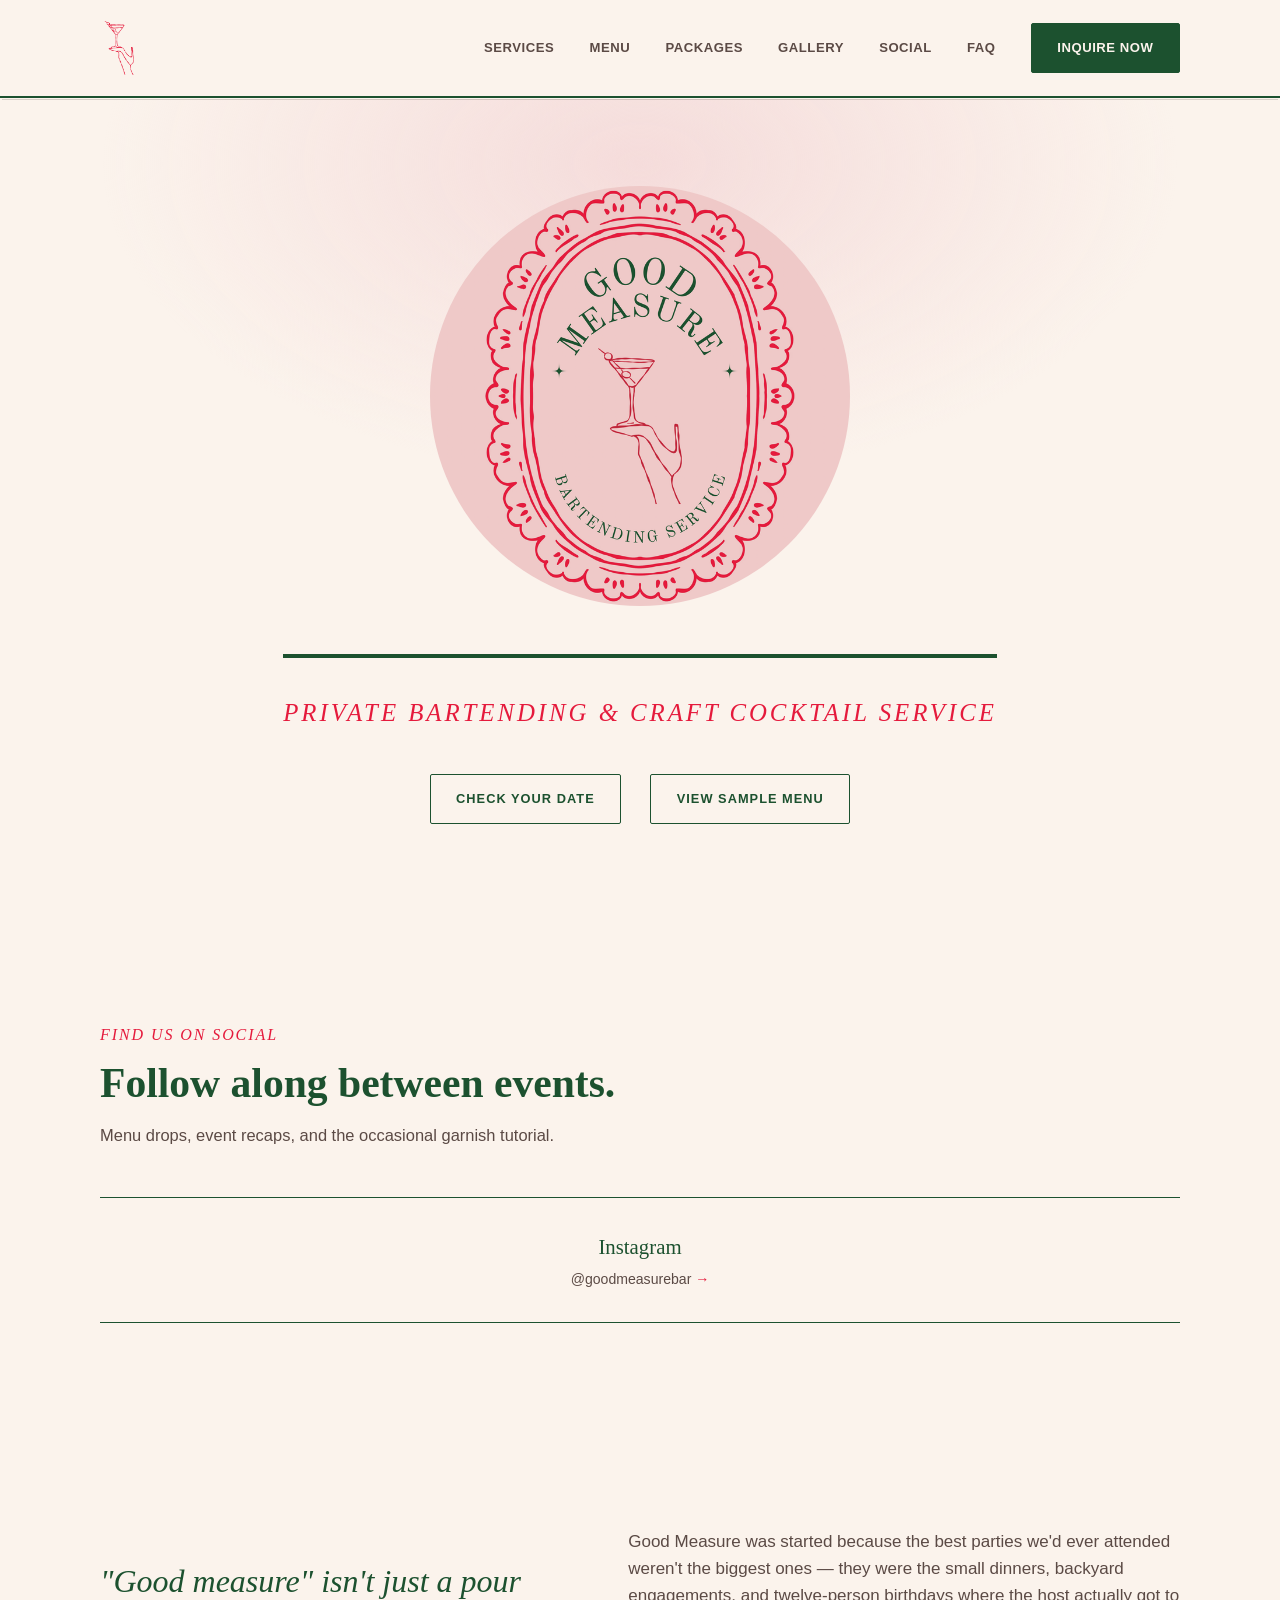
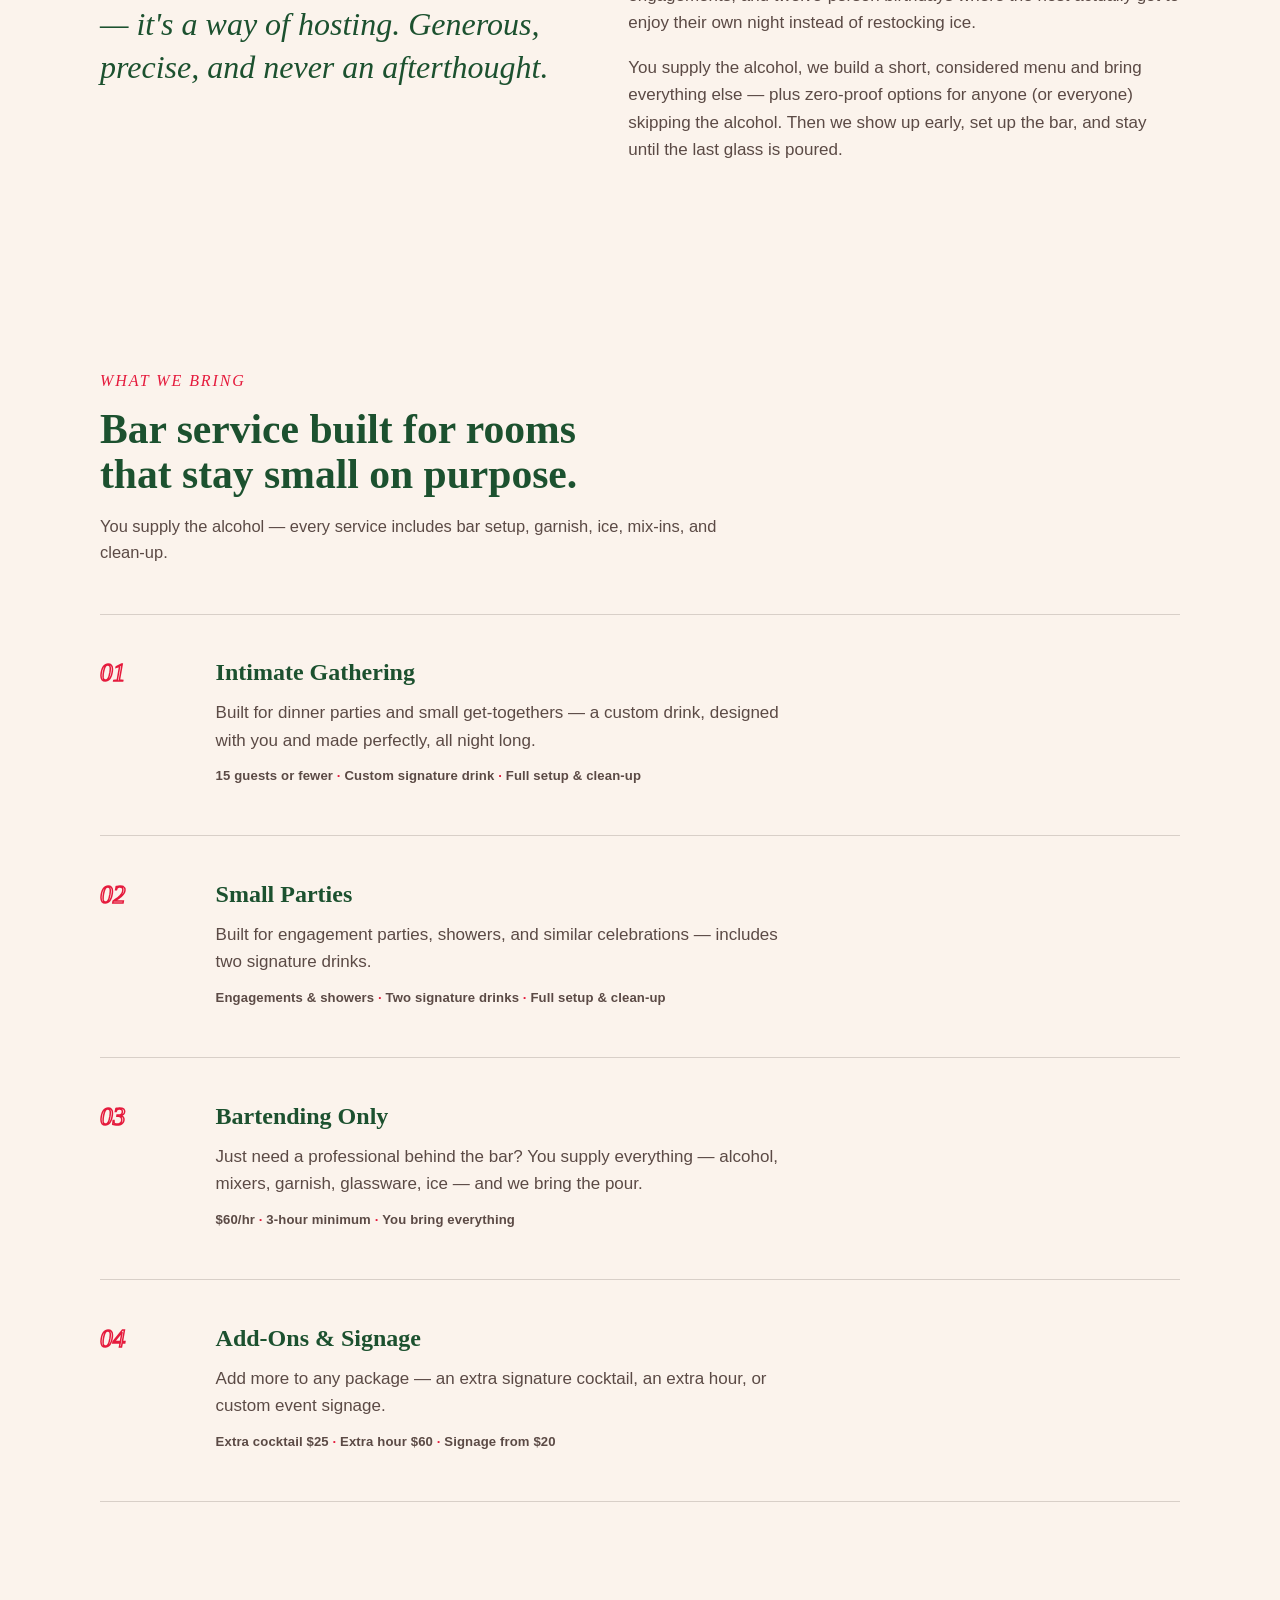
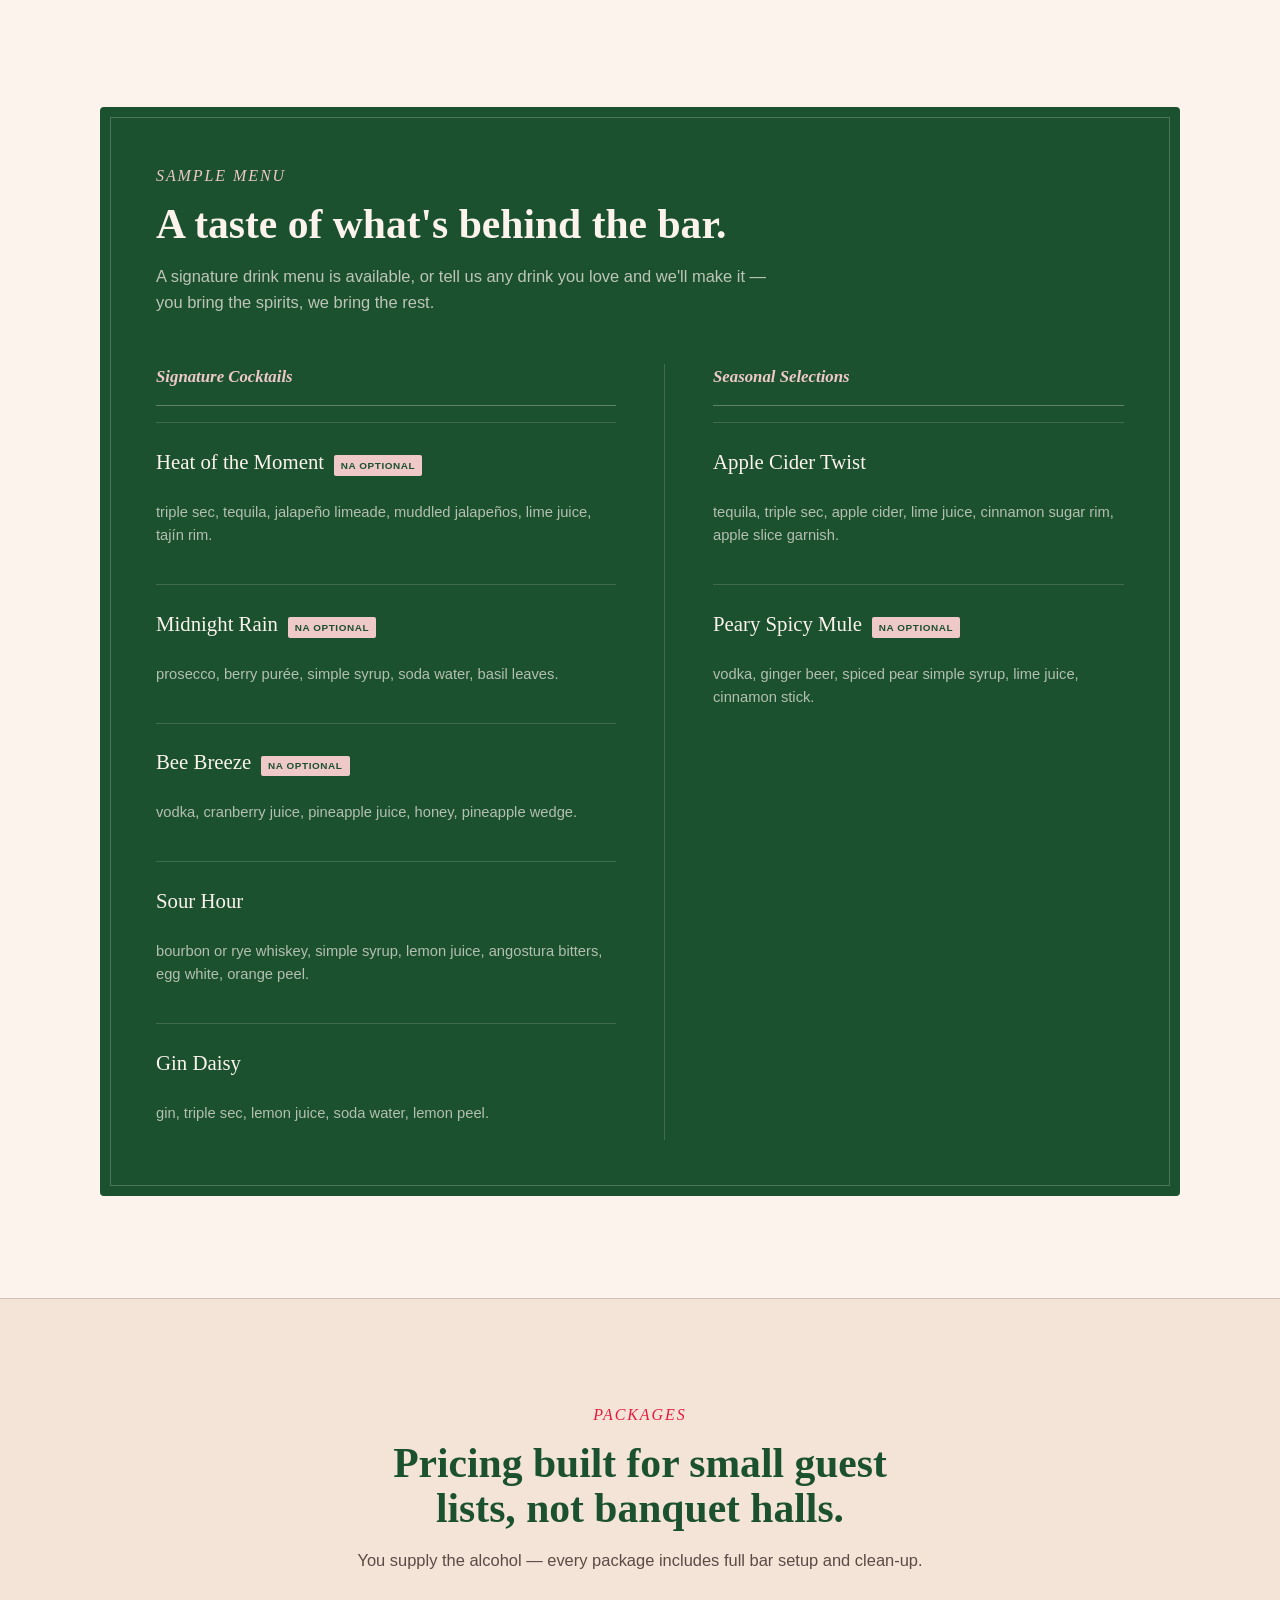
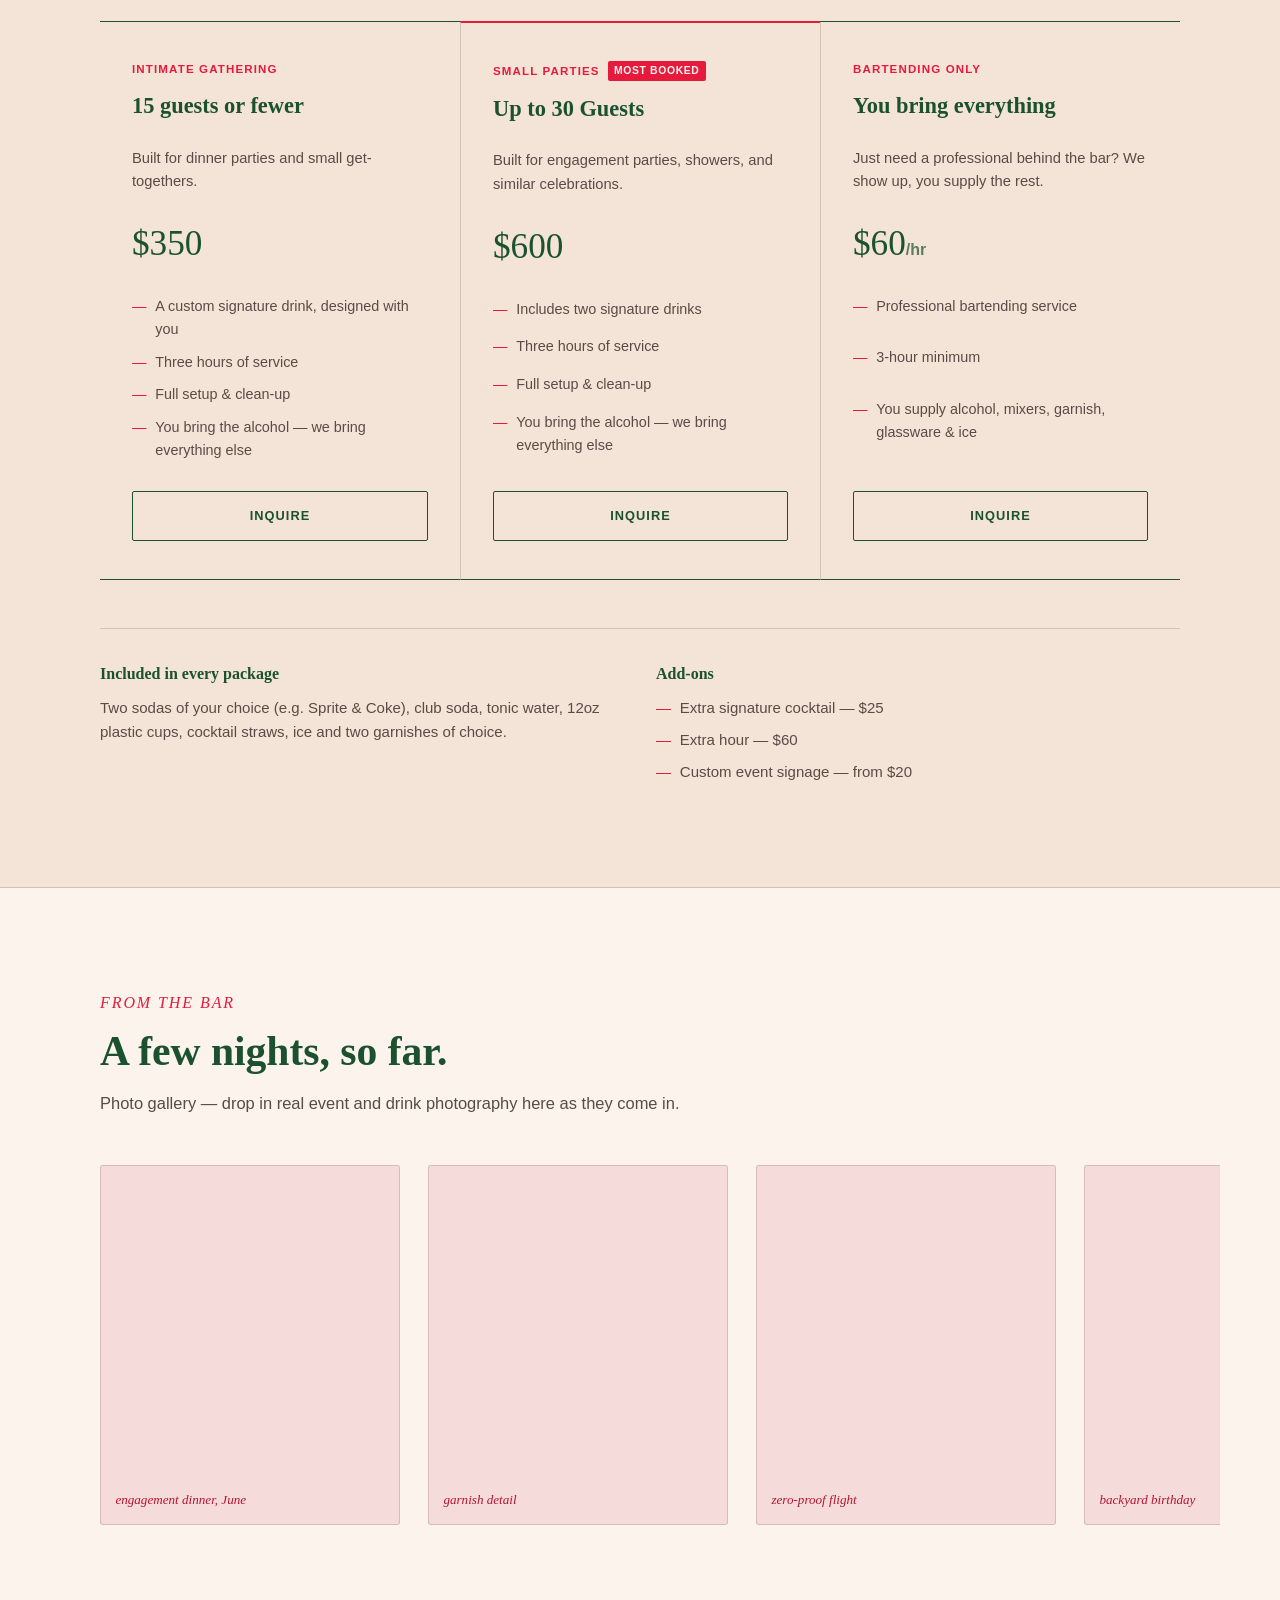
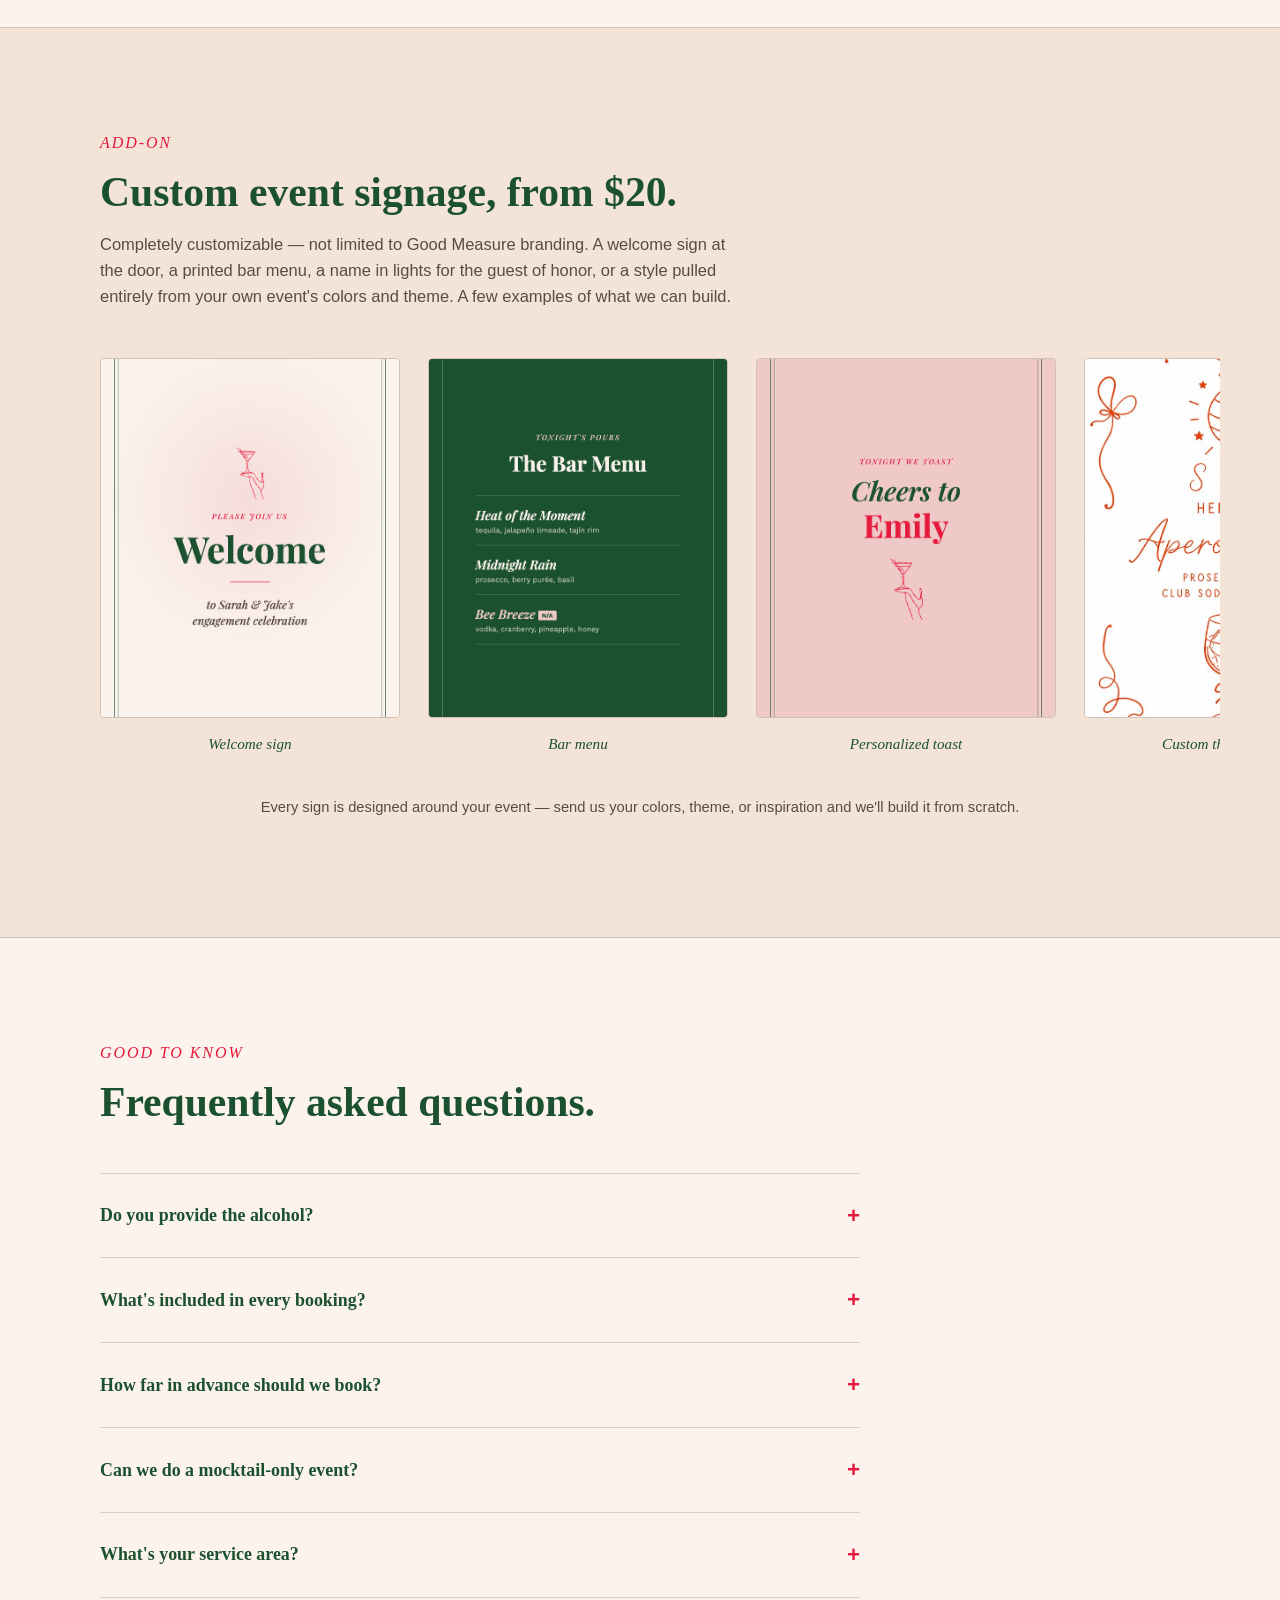
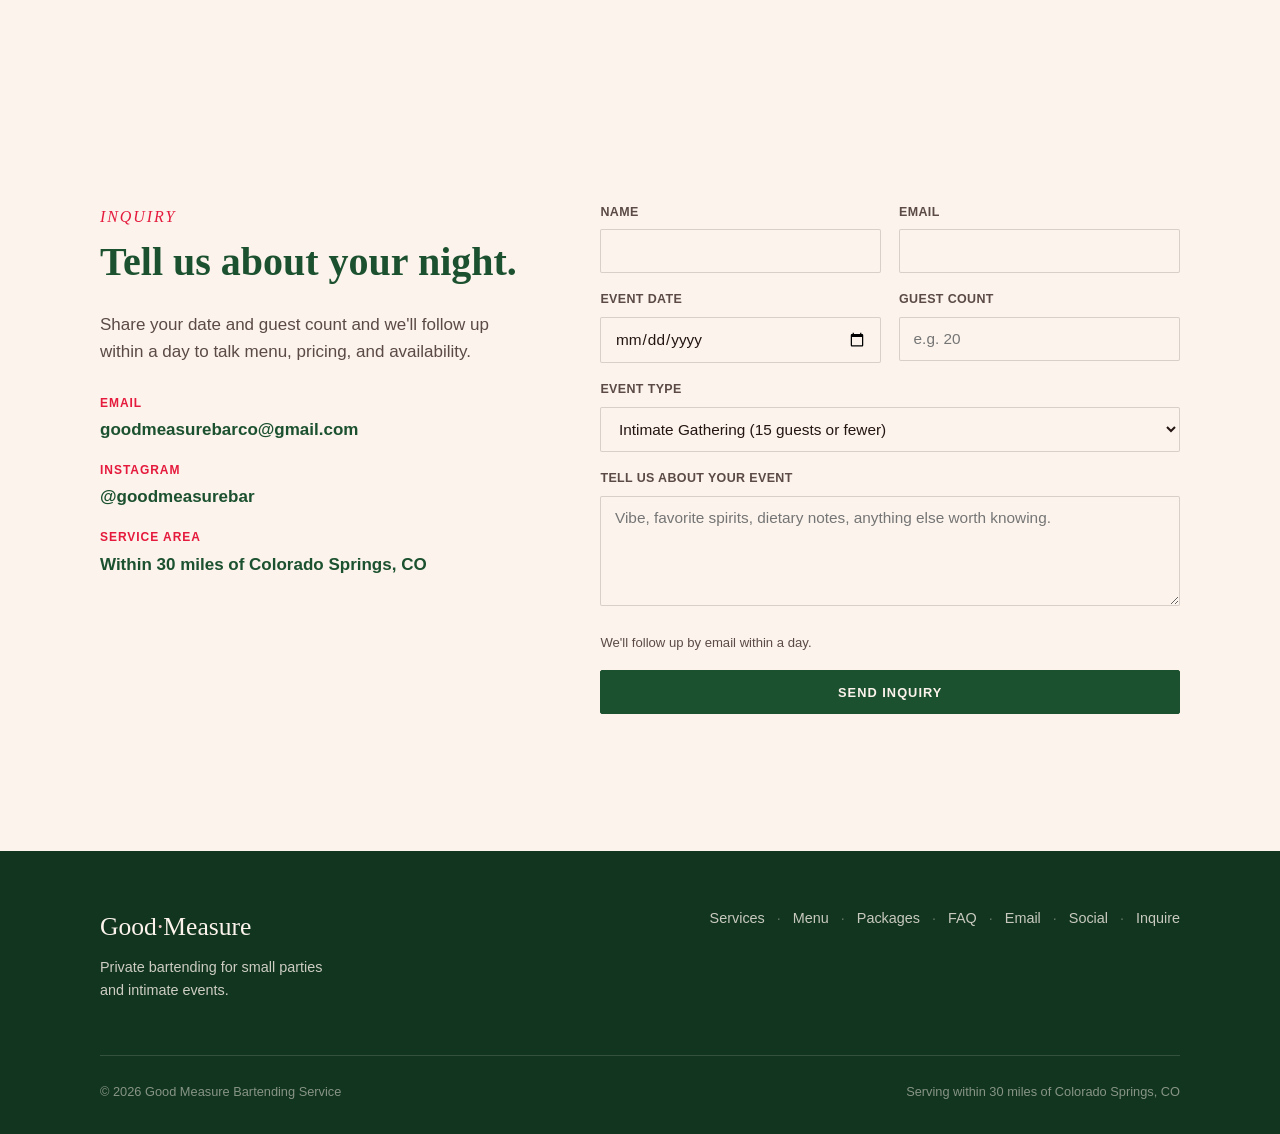
==== index.html @ e863a177 "Simplify footer to a single wrapping link row, rename Book an Event to Inquire" ====
<!doctype html>
<html lang="en">
<head>
<meta charset="UTF-8" />
<meta name="viewport" content="width=device-width, initial-scale=1.0" />
<title>Good Measure — Private Bartending</title>
<meta name="description" content="Good Measure is a private bartending service for small parties and intimate events — elevated craft cocktails and mocktails, measured just right." />
<meta http-equiv="Content-Security-Policy" content="default-src 'self'; style-src 'self' 'unsafe-inline' https://fonts.googleapis.com; font-src https://fonts.gstatic.com; img-src 'self' data:; script-src 'self'; connect-src 'self' https://formspree.io; form-action 'self' https://formspree.io; base-uri 'self'; object-src 'none';" />
<link rel="preconnect" href="https://fonts.googleapis.com">
<link rel="preconnect" href="https://fonts.gstatic.com" crossorigin>
<link href="https://fonts.googleapis.com/css2?family=Playfair+Display:ital,wght@0,500;0,600;0,700;1,500;1,600&family=Work+Sans:wght@400;500;600;700&display=swap" rel="stylesheet">
<link rel="stylesheet" href="styles.css" />
</head>
<body>

<header class="site-header">
  <div class="wrap">
    <a href="#top" class="wordmark" aria-label="Good Measure">
      <img src="assets/glass-mark-crimson.png" alt="Good Measure" />
    </a>
    <nav class="main-nav">
      <div class="nav-links">
        <a href="#services">Services</a>
        <a href="#menu">Menu</a>
        <a href="#packages">Packages</a>
        <a href="#gallery">Gallery</a>
        <a href="#social">Social</a>
        <a href="#faq">FAQ</a>
        <a href="#inquiry" class="btn btn-primary nav-cta-mobile">Inquire Now</a>
      </div>
      <a href="#inquiry" class="btn btn-primary nav-cta-desktop">Inquire Now</a>
      <button class="nav-toggle" id="navToggle" aria-label="Open menu" aria-expanded="false">
        <svg width="22" height="16" viewBox="0 0 22 16" fill="none"><path d="M0 1H22M0 8H22M0 15H22" stroke="#1C512F" stroke-width="2"/></svg>
      </button>
    </nav>
  </div>
</header>

<main id="top">

  <!-- ============ HERO ============ -->
  <section class="hero">
    <div class="wrap hero-inner">
      <div class="hero-badge reveal">
        <img class="badge-frame" src="assets/logo-720.png" alt="Good Measure — Bartending Service" width="720" height="720" />
      </div>
      <div class="hero-rule reveal"></div>
      <span class="eyebrow hero-tagline reveal">Private Bartending &amp; Craft Cocktail Service</span>
      <div class="hero-copy reveal">
        <div class="hero-actions">
          <a href="#inquiry" class="btn btn-primary">Check Your Date</a>
          <a href="#menu" class="btn btn-ghost">View Sample Menu</a>
        </div>
      </div>
    </div>
  </section>

  <!-- ============ SOCIAL ============ -->
  <section id="social">
    <div class="wrap">
      <div class="section-head reveal">
        <span class="eyebrow">Find Us on Social</span>
        <h2>Follow along between events.</h2>
        <p>Menu drops, event recaps, and the occasional garnish tutorial.</p>
      </div>
      <div class="social-list social-list-single reveal">
        <a class="social-item" href="https://instagram.com/goodmeasurebar" target="_blank" rel="noopener noreferrer">
          <span class="social-platform">Instagram</span>
          <span class="social-handle">@goodmeasurebar</span>
        </a>
      </div>
    </div>
  </section>

  <!-- ============ ABOUT ============ -->
  <section class="about" id="about">
    <div class="wrap">
      <p class="about-lede reveal">"Good measure" isn't just a pour — it's a way of hosting. Generous, precise, and never an afterthought.</p>
      <div class="about-body reveal">
        <p>Good Measure was started because the best parties we'd ever attended weren't the biggest ones — they were the small dinners, backyard engagements, and twelve-person birthdays where the host actually got to enjoy their own night instead of restocking ice.</p>
        <p>You supply the alcohol, we build a short, considered menu and bring everything else — plus zero-proof options for anyone (or everyone) skipping the alcohol. Then we show up early, set up the bar, and stay until the last glass is poured.</p>
      </div>
    </div>
  </section>

  <!-- ============ SERVICES ============ -->
  <section id="services">
    <div class="wrap">
      <div class="section-head reveal">
        <span class="eyebrow">What We Bring</span>
        <h2>Bar service built for rooms that stay small on purpose.</h2>
        <p>You supply the alcohol — every service includes bar setup, garnish, ice, mix-ins, and clean-up.</p>
      </div>

      <div class="service-rows">
        <div class="service-row reveal">
          <span class="service-num">01</span>
          <div class="service-body">
            <h3>Intimate Gathering</h3>
            <p>Built for dinner parties and small get-togethers — a custom drink, designed with you and made perfectly, all night long.</p>
            <p class="service-tags"><span>15 guests or fewer</span><span>Custom signature drink</span><span>Full setup &amp; clean-up</span></p>
          </div>
        </div>
        <div class="service-row reveal">
          <span class="service-num">02</span>
          <div class="service-body">
            <h3>Small Parties</h3>
            <p>Built for engagement parties, showers, and similar celebrations — includes two signature drinks.</p>
            <p class="service-tags"><span>Engagements &amp; showers</span><span>Two signature drinks</span><span>Full setup &amp; clean-up</span></p>
          </div>
        </div>
        <div class="service-row reveal">
          <span class="service-num">03</span>
          <div class="service-body">
            <h3>Bartending Only</h3>
            <p>Just need a professional behind the bar? You supply everything — alcohol, mixers, garnish, glassware, ice — and we bring the pour.</p>
            <p class="service-tags"><span>$60/hr</span><span>3-hour minimum</span><span>You bring everything</span></p>
          </div>
        </div>
        <div class="service-row reveal">
          <span class="service-num">04</span>
          <div class="service-body">
            <h3>Add-Ons &amp; Signage</h3>
            <p>Add more to any package — an extra signature cocktail, an extra hour, or custom event signage.</p>
            <p class="service-tags"><span>Extra cocktail $25</span><span>Extra hour $60</span><span>Signage from $20</span></p>
          </div>
        </div>
      </div>
    </div>
  </section>

  <!-- ============ MENU ============ -->
  <section id="menu">
    <div class="wrap">
      <div class="menu-card reveal">
        <div class="section-head">
          <span class="eyebrow">Sample Menu</span>
          <h2>A taste of what's behind the bar.</h2>
          <p>A signature drink menu is available, or tell us any drink you love and we'll make it — you bring the spirits, we bring the rest.</p>
        </div>
        <div class="menu-columns">
          <div class="menu-col">
            <h3 class="menu-col-head">Signature Cocktails</h3>
            <div class="menu-list">
              <div class="menu-item">
                <span class="menu-item-name">Heat of the Moment <span class="na-tag">NA optional</span></span>
                <span></span>
                <p class="menu-item-notes">triple sec, tequila, jalapeño limeade, muddled jalapeños, lime juice, tajín rim.</p>
              </div>
              <div class="menu-item">
                <span class="menu-item-name">Midnight Rain <span class="na-tag">NA optional</span></span>
                <span></span>
                <p class="menu-item-notes">prosecco, berry purée, simple syrup, soda water, basil leaves.</p>
              </div>
              <div class="menu-item">
                <span class="menu-item-name">Bee Breeze <span class="na-tag">NA optional</span></span>
                <span></span>
                <p class="menu-item-notes">vodka, cranberry juice, pineapple juice, honey, pineapple wedge.</p>
              </div>
              <div class="menu-item">
                <span class="menu-item-name">Sour Hour</span>
                <span></span>
                <p class="menu-item-notes">bourbon or rye whiskey, simple syrup, lemon juice, angostura bitters, egg white, orange peel.</p>
              </div>
              <div class="menu-item">
                <span class="menu-item-name">Gin Daisy</span>
                <span></span>
                <p class="menu-item-notes">gin, triple sec, lemon juice, soda water, lemon peel.</p>
              </div>
            </div>
          </div>
          <div class="menu-col">
            <h3 class="menu-col-head">Seasonal Selections</h3>
            <div class="menu-list">
              <div class="menu-item">
                <span class="menu-item-name">Apple Cider Twist</span>
                <span></span>
                <p class="menu-item-notes">tequila, triple sec, apple cider, lime juice, cinnamon sugar rim, apple slice garnish.</p>
              </div>
              <div class="menu-item">
                <span class="menu-item-name">Peary Spicy Mule <span class="na-tag">NA optional</span></span>
                <span></span>
                <p class="menu-item-notes">vodka, ginger beer, spiced pear simple syrup, lime juice, cinnamon stick.</p>
              </div>
            </div>
          </div>
        </div>
      </div>
    </div>
  </section>

  <!-- ============ PACKAGES ============ -->
  <section class="section-alt" id="packages">
    <div class="wrap">
      <div class="section-head center reveal" style="margin-left:auto;margin-right:auto;">
        <span class="eyebrow">Packages</span>
        <h2>Pricing built for small guest lists, not banquet halls.</h2>
        <p>You supply the alcohol — every package includes full bar setup and clean-up.</p>
      </div>
      <div class="packages-table reveal">
        <div class="package-col">
          <span class="package-eyebrow">Intimate Gathering</span>
          <h3>15 guests or fewer</h3>
          <p class="package-desc">Built for dinner parties and small get-togethers.</p>
          <div class="package-price">$350</div>
          <ul>
            <li>A custom signature drink, designed with you</li>
            <li>Three hours of service</li>
            <li>Full setup &amp; clean-up</li>
            <li>You bring the alcohol — we bring everything else</li>
          </ul>
          <a href="#inquiry" class="btn btn-ghost">Inquire</a>
        </div>
        <div class="package-col featured">
          <span class="package-eyebrow">Small Parties <span class="package-flag">Most Booked</span></span>
          <h3>Up to 30 Guests</h3>
          <p class="package-desc">Built for engagement parties, showers, and similar celebrations.</p>
          <div class="package-price">$600</div>
          <ul>
            <li>Includes two signature drinks</li>
            <li>Three hours of service</li>
            <li>Full setup &amp; clean-up</li>
            <li>You bring the alcohol — we bring everything else</li>
          </ul>
          <a href="#inquiry" class="btn btn-ghost">Inquire</a>
        </div>
        <div class="package-col">
          <span class="package-eyebrow">Bartending Only</span>
          <h3>You bring everything</h3>
          <p class="package-desc">Just need a professional behind the bar? We show up, you supply the rest.</p>
          <div class="package-price">$60<span>/hr</span></div>
          <ul>
            <li>Professional bartending service</li>
            <li>3-hour minimum</li>
            <li>You supply alcohol, mixers, garnish, glassware &amp; ice</li>
          </ul>
          <a href="#inquiry" class="btn btn-ghost">Inquire</a>
        </div>
      </div>
      <div class="package-included reveal">
        <div>
          <h3>Included in every package</h3>
          <p>Two sodas of your choice (e.g. Sprite &amp; Coke), club soda, tonic water, 12oz plastic cups, cocktail straws, ice and two garnishes of choice.</p>
        </div>
        <div>
          <h3>Add-ons</h3>
          <ul>
            <li>Extra signature cocktail — $25</li>
            <li>Extra hour — $60</li>
            <li>Custom event signage — from $20</li>
          </ul>
        </div>
      </div>
    </div>
  </section>

  <!-- ============ GALLERY ============ -->
  <section id="gallery">
    <div class="wrap">
      <div class="section-head reveal">
        <span class="eyebrow">From the Bar</span>
        <h2>A few nights, so far.</h2>
        <p>Photo gallery — drop in real event and drink photography here as they come in.</p>
      </div>
      <div class="ticker-wrap reveal">
        <div class="ticker" id="galleryTicker">
          <div class="ticker-track">
            <div class="gallery-tile">engagement dinner, June</div>
            <div class="gallery-tile">garnish detail</div>
            <div class="gallery-tile">zero-proof flight</div>
            <div class="gallery-tile">backyard birthday</div>
            <div class="gallery-tile">pour, close-up</div>
            <div class="gallery-tile">supper club, table-side</div>
          </div>
          <div class="ticker-track" aria-hidden="true">
            <div class="gallery-tile">engagement dinner, June</div>
            <div class="gallery-tile">garnish detail</div>
            <div class="gallery-tile">zero-proof flight</div>
            <div class="gallery-tile">backyard birthday</div>
            <div class="gallery-tile">pour, close-up</div>
            <div class="gallery-tile">supper club, table-side</div>
          </div>
        </div>
      </div>
    </div>
  </section>

  <!-- ============ SIGNAGE ============ -->
  <section class="section-alt" id="signage">
    <div class="wrap">
      <div class="section-head reveal">
        <span class="eyebrow">Add-On</span>
        <h2>Custom event signage, from $20.</h2>
        <p>Completely customizable — not limited to Good Measure branding. A welcome sign at the door, a printed bar menu, a name in lights for the guest of honor, or a style pulled entirely from your own event's colors and theme. A few examples of what we can build.</p>
      </div>
      <div class="ticker-wrap reveal">
        <div class="ticker" id="signageTicker">
          <div class="ticker-track">
            <figure class="signage-item">
              <img src="assets/signage/welcome-sign.png" alt="Welcome sign example for an engagement celebration" />
              <figcaption>Welcome sign</figcaption>
            </figure>
            <figure class="signage-item">
              <img src="assets/signage/bar-menu-sign.png" alt="Printed bar menu sign listing signature cocktails" />
              <figcaption>Bar menu</figcaption>
            </figure>
            <figure class="signage-item">
              <img src="assets/signage/cheers-sign.png" alt="Personalized cheers sign for the guest of honor" />
              <figcaption>Personalized toast</figcaption>
            </figure>
            <figure class="signage-item">
              <img src="assets/signage/example-disco-ring.jpg" alt="Custom bridal shower sign with disco ball and ring illustration" />
              <figcaption>Custom theme &amp; colors</figcaption>
            </figure>
            <figure class="signage-item">
              <img src="assets/signage/example-watercolor-drinks.jpg" alt="Watercolor-style drinks menu sign" />
              <figcaption>Full drink menu, any style</figcaption>
            </figure>
            <figure class="signage-item">
              <img src="assets/signage/example-martini-menu.png" alt="Script-style martini menu sign" />
              <figcaption>Script &amp; typography options</figcaption>
            </figure>
          </div>
          <div class="ticker-track" aria-hidden="true">
            <figure class="signage-item">
              <img src="assets/signage/welcome-sign.png" alt="" />
              <figcaption>Welcome sign</figcaption>
            </figure>
            <figure class="signage-item">
              <img src="assets/signage/bar-menu-sign.png" alt="" />
              <figcaption>Bar menu</figcaption>
            </figure>
            <figure class="signage-item">
              <img src="assets/signage/cheers-sign.png" alt="" />
              <figcaption>Personalized toast</figcaption>
            </figure>
            <figure class="signage-item">
              <img src="assets/signage/example-disco-ring.jpg" alt="" />
              <figcaption>Custom theme &amp; colors</figcaption>
            </figure>
            <figure class="signage-item">
              <img src="assets/signage/example-watercolor-drinks.jpg" alt="" />
              <figcaption>Full drink menu, any style</figcaption>
            </figure>
            <figure class="signage-item">
              <img src="assets/signage/example-martini-menu.png" alt="" />
              <figcaption>Script &amp; typography options</figcaption>
            </figure>
          </div>
        </div>
      </div>
      <p class="signage-note">Every sign is designed around your event — send us your colors, theme, or inspiration and we'll build it from scratch.</p>
    </div>
  </section>

  <!-- ============ FAQ ============ -->
  <section id="faq">
    <div class="wrap">
      <div class="section-head reveal">
        <span class="eyebrow">Good to Know</span>
        <h2>Frequently asked questions.</h2>
      </div>
      <div class="faq-list reveal">
        <details class="faq-item">
          <summary>Do you provide the alcohol?</summary>
          <p>No — you supply the alcohol for your event. We bring everything else: sodas, club soda, tonic water, 12oz plastic cups, straws, garnish, ice, and full bar setup.</p>
        </details>
        <details class="faq-item">
          <summary>What's included in every booking?</summary>
          <p>Full bar setup and clean-up, two sodas of your choice, club soda, tonic water, 12oz plastic cups, cocktail straws, ice, and two garnishes of choice. You'll need to provide the alcohol and glassware. Add-ons — an extra signature cocktail ($25), an extra hour ($60), and custom event signage (from $20) — are available on every package.</p>
        </details>
        <details class="faq-item">
          <summary>How far in advance should we book?</summary>
          <p>2–4 weeks for weeknight or smaller events, 6+ weeks for weekend celebrations and peak season (May–September, plus the holidays).</p>
        </details>
        <details class="faq-item">
          <summary>Can we do a mocktail-only event?</summary>
          <p>Yes — full zero-proof menus are a regular part of what we do, built with the same care and garnish as a spirited bar.</p>
        </details>
        <details class="faq-item">
          <summary>What's your service area?</summary>
          <p>Within 30 miles of Colorado Springs, CO. Travel fees may apply beyond that.</p>
        </details>
      </div>
    </div>
  </section>

  <!-- ============ INQUIRY ============ -->
  <section class="contact" id="inquiry">
    <div class="wrap">
      <div class="contact-info reveal">
        <span class="eyebrow">Inquiry</span>
        <h2>Tell us about your night.</h2>
        <p>Share your date and guest count and we'll follow up within a day to talk menu, pricing, and availability.</p>
        <div class="contact-detail">
          <span class="label">Email</span>
          <a href="mailto:goodmeasurebarco@gmail.com">goodmeasurebarco@gmail.com</a>
        </div>
        <div class="contact-detail">
          <span class="label">Instagram</span>
          <a href="https://instagram.com/goodmeasurebar" target="_blank" rel="noopener noreferrer">@goodmeasurebar</a>
        </div>
        <div class="contact-detail">
          <span class="label">Service Area</span>
          <span>Within 30 miles of Colorado Springs, CO</span>
        </div>
      </div>
      <form class="form-grid reveal" id="inquiryForm" action="https://formspree.io/f/mkjwaeww" method="POST">
        <div>
          <label for="name">Name</label>
          <input id="name" name="name" type="text" required />
        </div>
        <div>
          <label for="email">Email</label>
          <input id="email" name="email" type="email" required />
        </div>
        <div>
          <label for="date">Event date</label>
          <input id="date" name="date" type="date" />
        </div>
        <div>
          <label for="guests">Guest count</label>
          <input id="guests" name="guests" type="number" min="1" placeholder="e.g. 20" />
        </div>
        <div class="full">
          <label for="type">Event type</label>
          <select id="type" name="type">
            <option>Intimate Gathering (15 guests or fewer)</option>
            <option>Small Parties (engagement, shower, etc.)</option>
            <option>Bartending Only</option>
            <option>Zero-Proof Bar</option>
            <option>Other</option>
          </select>
        </div>
        <div class="full">
          <label for="message">Tell us about your event</label>
          <textarea id="message" name="message" placeholder="Vibe, favorite spirits, dietary notes, anything else worth knowing."></textarea>
        </div>
        <div class="form-note">We'll follow up by email within a day.</div>
        <input type="text" name="website" id="website" class="hp-field" tabindex="-1" autocomplete="off" aria-hidden="true" />
        <button type="submit" class="btn btn-primary full" style="justify-content:center;">Send Inquiry</button>
        <div class="form-status full" id="formStatus"></div>
      </form>
    </div>
  </section>

</main>

<footer class="site-footer">
  <div class="wrap">
    <div class="footer-top">
      <div>
        <div class="footer-word">Good<span>·</span>Measure</div>
        <p class="footer-tag">Private bartending for small parties and intimate events.</p>
      </div>
      <nav class="footer-links" aria-label="Footer">
        <a href="#services">Services</a>
        <a href="#menu">Menu</a>
        <a href="#packages">Packages</a>
        <a href="#faq">FAQ</a>
        <a href="mailto:goodmeasurebarco@gmail.com">Email</a>
        <a href="#social">Social</a>
        <a href="#inquiry">Inquire</a>
      </nav>
    </div>
    <div class="footer-bottom">
      <span>© 2026 Good Measure Bartending Service</span>
      <span>Serving within 30 miles of Colorado Springs, CO</span>
    </div>
  </div>
</footer>

<script src="script.js?v=5"></script>
</body>
</html>
---- styles.css ----
/* ============================================
   GOOD MEASURE — Private Bartending
   Design tokens derived from logo:
   blush pink ground / crimson line art / deep pine wordmark
   Editorial print-menu language: rules over cards,
   label-style buttons over pills, a plain masthead over app chrome.
   ============================================ */

:root {
  /* Pixel-sampled from the source logo (goodmeasure.png) */
  --cream:        #FBF3EC;
  --cream-deep:   #F4E4D8;
  --pink:         #EFC9C8;
  --pink-soft:    #F5DCDB;
  --crimson:      #E51A3C;
  --crimson-dark: #B3142F;
  --pine:         #1C512F;
  --pine-dark:    #12351F;
  --ink:          #241512;
  --ink-soft:     #5B4A45;
  --line:         rgba(36, 21, 18, 0.16);

  --display: "Playfair Display", "Iowan Old Style", "Palatino Linotype", serif;
  --body:    "Work Sans", "Helvetica Neue", Arial, sans-serif;

  --max: 1160px;
  --gap-section: clamp(3.5rem, 8vw, 6.5rem);
  --radius: 2px;
}

* { box-sizing: border-box; }
html { scroll-behavior: smooth; }

body {
  margin: 0;
  background: var(--cream);
  color: var(--ink);
  font-family: var(--body);
  font-size: 17px;
  line-height: 1.6;
  -webkit-font-smoothing: antialiased;
}

img { max-width: 100%; display: block; }

.wrap {
  max-width: var(--max);
  margin: 0 auto;
  padding: 0 clamp(1.25rem, 4vw, 2.5rem);
}

h1, h2, h3, h4 {
  font-family: var(--display);
  font-weight: 600;
  color: var(--pine);
  margin: 0;
  text-wrap: balance;
}

a { color: inherit; }

.eyebrow {
  font-family: var(--display);
  font-style: italic;
  font-weight: 500;
  letter-spacing: 0.12em;
  text-transform: uppercase;
  font-size: 1rem;
  color: var(--crimson);
}

/* ---------- Buttons: rectangular, label-style — not app pills ---------- */
.btn {
  display: inline-flex;
  align-items: center;
  gap: 0.5rem;
  font-family: var(--body);
  font-weight: 700;
  font-size: 0.8rem;
  letter-spacing: 0.08em;
  text-transform: uppercase;
  padding: 0.85rem 1.6rem;
  border-radius: var(--radius);
  border: 1.5px solid var(--pine);
  cursor: pointer;
  text-decoration: none;
  background: transparent;
  color: var(--pine);
  transition: background 0.18s ease, color 0.18s ease, border-color 0.18s ease;
}
.btn:focus-visible { outline: 2px solid var(--crimson); outline-offset: 3px; }

.btn-primary {
  background: var(--pine);
  border-color: var(--pine);
  color: var(--cream);
}
.btn-primary:hover { background: var(--pine-dark); border-color: var(--pine-dark); }

.btn-ghost {
  background: transparent;
  color: var(--pine);
  border-color: var(--pine);
}
.btn-ghost:hover { background: var(--pine); color: var(--cream); }

/* ---------- Header: plain masthead, not sticky app chrome ---------- */
.site-header {
  position: relative;
  z-index: 20;
  background: var(--cream);
  border-bottom: 2px solid var(--pine);
  box-shadow: 0 3px 0 -2px var(--cream), 0 4px 0 -2px var(--line);
}
.site-header .wrap {
  display: flex;
  align-items: center;
  justify-content: space-between;
  padding-top: 1.3rem;
  padding-bottom: 1.3rem;
}
.wordmark {
  display: block;
  flex: none;
  line-height: 0;
}
.wordmark img {
  height: 54px;
  width: auto;
}

.main-nav { display: flex; align-items: center; gap: 2.2rem; }
.main-nav a {
  text-decoration: none;
  font-size: 0.82rem;
  font-weight: 700;
  letter-spacing: 0.04em;
  text-transform: uppercase;
  color: var(--ink-soft);
}
.main-nav .nav-links > a:hover { color: var(--crimson); }
.main-nav a.btn-primary,
.main-nav a.btn-primary:hover { color: var(--cream); }
.nav-links { display: flex; align-items: center; gap: 2.2rem; }

.nav-toggle {
  display: none;
  background: none;
  border: none;
  cursor: pointer;
  padding: 0.4rem;
}
.nav-toggle svg { display: block; }

.nav-cta-mobile { display: none; }

/* ---------- Hero ---------- */
.hero {
  position: relative;
  overflow: hidden;
  padding: clamp(3rem, 8vw, 5.5rem) 0 clamp(3.5rem, 9vw, 6rem);
  background:
    radial-gradient(ellipse 60% 55% at 50% 8%, var(--pink-soft) 0%, transparent 70%),
    var(--cream);
}
.hero-inner {
  display: flex;
  flex-direction: column;
  align-items: center;
  text-align: center;
}

.hero-badge {
  display: flex;
  align-items: center;
  justify-content: center;
}
.badge-frame { width: min(420px, 100%); height: auto; border-radius: 50%; }

.hero-rule {
  width: 200px;
  height: 4px;
  background: var(--pine);
  margin: 3rem 0 2.2rem;
}

.hero-tagline {
  display: inline-block;
  font-size: clamp(1.15rem, 2.8vw, 1.55rem);
  white-space: nowrap;
}

.hero-copy { margin-top: 2.6rem; display: flex; flex-direction: column; align-items: center; }
.hero-copy p {
  font-size: 1.08rem;
  color: var(--ink-soft);
  max-width: 46ch;
  margin: 0 0 2.1rem;
}
.hero-actions { display: flex; gap: 1.8rem; flex-wrap: wrap; justify-content: center; }
.hero-actions .btn {
  background: var(--cream);
  color: var(--pine);
  border-color: var(--pine);
}
.hero-actions .btn:hover {
  background: var(--pine);
  color: var(--cream);
  border-color: var(--pine);
}

/* ---------- Section shell ---------- */
section { padding: var(--gap-section) 0; }
.section-head {
  max-width: 640px;
  margin-bottom: 3rem;
}
.section-head .eyebrow { display: block; margin-bottom: 0.85rem; }
.section-head h2 {
  font-size: clamp(1.9rem, 3.4vw, 2.6rem);
  line-height: 1.08;
}
.section-head p {
  margin-top: 1rem;
  color: var(--ink-soft);
  font-size: 1.03rem;
}
.section-head.center { margin-left: auto; margin-right: auto; text-align: center; }

.section-alt {
  background: var(--cream-deep);
  border-top: 1px solid var(--line);
  border-bottom: 1px solid var(--line);
}

/* ---------- About ---------- */
.about .wrap {
  display: grid;
  grid-template-columns: 0.9fr 1.1fr;
  gap: clamp(2.5rem, 6vw, 5rem);
  align-items: start;
}
.about-lede {
  font-family: var(--display);
  font-size: clamp(1.5rem, 2.6vw, 2rem);
  font-style: italic;
  color: var(--pine);
  line-height: 1.35;
}
.about-body p { color: var(--ink-soft); margin: 0 0 1.1rem; }
.about-body p:last-child { margin-bottom: 0; }

/* ---------- Services (alternating rows) ---------- */
.service-row {
  display: grid;
  grid-template-columns: 90px 1fr;
  gap: 1.6rem;
  padding: 2.4rem 0;
  border-top: 1px solid var(--line);
  align-items: start;
}
.service-row:last-child { border-bottom: 1px solid var(--line); }
.service-num {
  font-family: var(--display);
  font-style: italic;
  font-size: 1.6rem;
  -webkit-text-stroke: 1.5px var(--crimson);
  color: transparent;
}
.service-body h3 {
  font-size: 1.5rem;
  margin-bottom: 0.5rem;
}
.service-body p {
  color: var(--ink-soft);
  max-width: 62ch;
  margin: 0 0 0.7rem;
}
.service-tags {
  font-size: 0.82rem;
  font-weight: 600;
  color: var(--pine);
  letter-spacing: 0.01em;
}
.service-tags span:not(:last-child)::after {
  content: "  ·  ";
  color: var(--crimson);
  font-weight: 700;
}

/* ---------- Menu (literal menu-card object — intentional exception) ---------- */
.menu-card {
  background: var(--pine);
  color: var(--cream);
  border-radius: 4px;
  padding: clamp(2rem, 5vw, 3.5rem);
  position: relative;
  overflow: hidden;
}
.menu-card::before {
  content: "";
  position: absolute;
  inset: 10px;
  border: 1px solid rgba(251,243,236,0.22);
  pointer-events: none;
}
.menu-card .section-head h2,
.menu-card .eyebrow { color: var(--cream); }
.menu-card .eyebrow { color: var(--pink); }
.menu-card .section-head p { color: rgba(251,243,236,0.72); }

.menu-columns {
  display: grid;
  grid-template-columns: 1fr 1fr;
  gap: 3rem;
  margin-top: 1.5rem;
}
.menu-col:last-child {
  border-left: 1px solid rgba(251,243,236,0.16);
  padding-left: 3rem;
}
.menu-col-head {
  font-family: var(--display);
  font-style: italic;
  font-weight: 600;
  font-size: 1.05rem;
  color: var(--pink);
  margin: 0 0 0.3rem;
  padding-bottom: 0.9rem;
  border-bottom: 1px solid rgba(251,243,236,0.3);
}
.menu-list { display: grid; gap: 0; margin-top: 1rem; }
.menu-item {
  display: grid;
  grid-template-columns: 1fr auto;
  gap: 0.5rem 1.5rem;
  padding: 1.35rem 0;
  border-top: 1px solid rgba(251,243,236,0.16);
}
.menu-item:last-child { padding-bottom: 0; }
.menu-item-name {
  font-family: var(--display);
  font-size: 1.3rem;
  display: flex;
  align-items: baseline;
  gap: 0.6rem;
}
.menu-item-notes {
  grid-column: 1 / -1;
  font-size: 0.92rem;
  color: rgba(251,243,236,0.68);
  max-width: 60ch;
}
.na-tag {
  font-family: var(--body);
  font-size: 0.62rem;
  font-weight: 700;
  letter-spacing: 0.06em;
  text-transform: uppercase;
  color: var(--pine);
  background: var(--pink);
  padding: 0.15rem 0.45rem;
  border-radius: 2px;
  white-space: nowrap;
}

/* ---------- Packages: rate card, not pricing-tier cards ---------- */
.packages-table {
  display: grid;
  grid-template-columns: repeat(3, 1fr);
  border-top: 1px solid var(--pine);
}
.package-col {
  padding: 2.4rem 2rem;
  border-left: 1px solid var(--line);
  border-bottom: 1px solid var(--pine);
  display: flex;
  flex-direction: column;
}
.package-col:first-child { border-left: none; }
.package-col.featured { border-top: 2px solid var(--crimson); margin-top: -1px; }

.package-eyebrow {
  font-size: 0.72rem;
  font-weight: 700;
  letter-spacing: 0.1em;
  text-transform: uppercase;
  color: var(--crimson);
  display: flex;
  align-items: center;
  gap: 0.5rem;
}
.package-flag {
  font-size: 0.65rem;
  font-weight: 700;
  letter-spacing: 0.06em;
  text-transform: uppercase;
  color: var(--cream);
  background: var(--crimson);
  padding: 0.1rem 0.4rem;
  border-radius: 2px;
}
.package-col h3 { font-size: 1.4rem; margin: 0.6rem 0 0.5rem; }
.package-desc { color: var(--ink-soft); font-size: 0.92rem; margin-bottom: 1.4rem; }
.package-price {
  font-family: var(--display);
  font-size: 2.2rem;
  color: var(--pine);
  margin-bottom: 1.4rem;
}
.package-price span {
  font-size: 1rem;
  font-family: var(--body);
  font-weight: 600;
  opacity: 0.7;
}
.package-col ul {
  list-style: none;
  padding: 0;
  margin: 0 0 1.8rem;
  display: grid;
  gap: 0.6rem;
  font-size: 0.9rem;
  color: var(--ink-soft);
  flex: 1;
}
.package-col li { display: flex; gap: 0.55rem; }
.package-col li::before { content: "—"; color: var(--crimson); flex: none; }
.package-col .btn { justify-content: center; margin-top: auto; }

.package-included {
  margin-top: 3rem;
  padding-top: 2rem;
  border-top: 1px solid var(--line);
  display: grid;
  grid-template-columns: 1fr 1fr;
  gap: 2rem;
}
.package-included h3 { font-size: 1rem; margin-bottom: 0.6rem; }
.package-included p { color: var(--ink-soft); font-size: 0.94rem; margin: 0; }
.package-included ul {
  list-style: none;
  padding: 0;
  margin: 0;
  display: grid;
  gap: 0.5rem;
  font-size: 0.94rem;
  color: var(--ink-soft);
}
.package-included ul li { display: flex; gap: 0.55rem; }
.package-included ul li::before { content: "—"; color: var(--crimson); flex: none; }

/* ---------- Gallery & Signage: seamless looping ticker ---------- */
.ticker-wrap {
  overflow: hidden;
  margin: 0 calc(-1 * clamp(1.25rem, 4vw, 2.5rem));
  padding: 0 clamp(1.25rem, 4vw, 2.5rem);
}
.ticker {
  display: flex;
  gap: 1.75rem;
  width: max-content;
}
.ticker-track {
  display: flex;
  gap: 1.75rem;
  flex: none;
  width: max-content;
  will-change: transform;
  backface-visibility: hidden;
  transform: translateZ(0);
}
.ticker.is-animating .ticker-track {
  animation: ticker-loop var(--ticker-duration, 24s) linear infinite;
}
.ticker:hover .ticker-track {
  animation-play-state: paused;
}

.gallery-tile {
  flex: none;
  width: 300px;
  height: 360px;
  box-sizing: border-box;
  border-radius: 3px;
  border: 1px solid var(--line);
  background: var(--pink-soft);
  display: flex;
  align-items: flex-end;
  color: var(--crimson-dark);
  font-family: var(--display);
  font-style: italic;
  font-size: 0.82rem;
  padding: 0.9rem;
}

.signage-item {
  margin: 0;
  flex: none;
  width: 300px;
}
.signage-item img {
  width: 300px;
  height: 360px;
  object-fit: cover;
  border-radius: 4px;
  border: 1px solid var(--line);
  display: block;
}
.signage-item figcaption {
  margin-top: 0.9rem;
  font-family: var(--display);
  font-style: italic;
  font-size: 0.95rem;
  color: var(--pine);
  text-align: center;
}
.signage-note {
  margin-top: 2.5rem;
  font-size: 0.92rem;
  color: var(--ink-soft);
  text-align: center;
}

@keyframes ticker-loop {
  from { transform: translateX(0) translateZ(0); }
  to { transform: translateX(-100%) translateZ(0); }
}
@media (prefers-reduced-motion: reduce) {
  .ticker.is-animating .ticker-track { animation: none; }
}

/* ---------- Social ---------- */
.social-list {
  display: grid;
  grid-template-columns: repeat(3, 1fr);
  border-top: 1px solid var(--pine);
  border-bottom: 1px solid var(--pine);
}
.social-item {
  padding: 2rem;
  border-left: 1px solid var(--line);
  text-decoration: none;
  display: flex;
  flex-direction: column;
  gap: 0.3rem;
  transition: background 0.18s ease;
}
.social-item:first-child { border-left: none; }
.social-item:hover { background: var(--pink-soft); }
.social-list-single {
  grid-template-columns: 1fr;
  justify-items: center;
}
.social-list-single .social-item {
  align-items: center;
  text-align: center;
  padding: 2rem 3rem;
}
.social-platform {
  font-family: var(--display);
  font-size: 1.3rem;
  color: var(--pine);
}
.social-handle {
  font-size: 0.88rem;
  color: var(--ink-soft);
}
.social-handle::after {
  content: " →";
  color: var(--crimson);
}

/* ---------- FAQ ---------- */
.faq-list { max-width: 760px; }
.faq-item {
  border-top: 1px solid var(--line);
  padding: 1.5rem 0;
}
.faq-item:last-child { border-bottom: 1px solid var(--line); }
.faq-item summary {
  cursor: pointer;
  font-family: var(--display);
  font-size: 1.12rem;
  font-weight: 600;
  color: var(--pine);
  list-style: none;
  display: flex;
  justify-content: space-between;
  align-items: center;
  gap: 1rem;
}
.faq-item summary::-webkit-details-marker { display: none; }
.faq-item summary::after {
  content: "+";
  font-family: var(--body);
  font-size: 1.4rem;
  color: var(--crimson);
  transition: transform 0.2s ease;
  flex: none;
}
.faq-item[open] summary::after { transform: rotate(45deg); }
.faq-item p {
  margin: 0.9rem 0 0;
  color: var(--ink-soft);
  max-width: 62ch;
}

/* ---------- Inquiry / Contact ---------- */
.contact .wrap {
  display: grid;
  grid-template-columns: 0.85fr 1.15fr;
  gap: clamp(2.5rem, 6vw, 4.5rem);
}
.contact-info h2 { font-size: clamp(1.9rem, 3.4vw, 2.5rem); margin-bottom: 1rem; }
.contact-info p { color: var(--ink-soft); max-width: 42ch; margin-bottom: 1.8rem; }
.contact-detail { margin-bottom: 1.1rem; }
.contact-detail .label {
  font-size: 0.75rem;
  font-weight: 700;
  letter-spacing: 0.08em;
  text-transform: uppercase;
  color: var(--crimson);
  display: block;
  margin-bottom: 0.2rem;
}
.contact-detail a, .contact-detail span { font-weight: 600; color: var(--pine); text-decoration: none; }

.form-grid {
  display: grid;
  grid-template-columns: 1fr 1fr;
  gap: 1.1rem;
}
.form-grid .full { grid-column: 1 / -1; }
label {
  display: block;
  font-size: 0.78rem;
  font-weight: 700;
  letter-spacing: 0.03em;
  text-transform: uppercase;
  color: var(--ink-soft);
  margin-bottom: 0.4rem;
}
input, select, textarea {
  width: 100%;
  font-family: var(--body);
  font-size: 0.96rem;
  padding: 0.75rem 0.85rem;
  border-radius: var(--radius);
  border: 1.5px solid var(--line);
  background: var(--cream);
  color: var(--ink);
}
input:focus, select:focus, textarea:focus {
  outline: none;
  border-color: var(--crimson);
}
textarea { resize: vertical; min-height: 110px; }
.form-note {
  grid-column: 1 / -1;
  font-size: 0.82rem;
  color: var(--ink-soft);
}
.form-status {
  grid-column: 1 / -1;
  font-size: 0.88rem;
  font-weight: 600;
  color: var(--pine);
  min-height: 1.2em;
}

/* Honeypot spam-trap field — hidden from sighted users and screen readers, left open for bots */
.hp-field {
  position: absolute;
  width: 1px;
  height: 1px;
  overflow: hidden;
  clip: rect(0 0 0 0);
  white-space: nowrap;
}

/* ---------- Footer ---------- */
.site-footer {
  background: var(--pine-dark);
  color: rgba(251,243,236,0.8);
  padding: 3.5rem 0 2rem;
}
.footer-top {
  display: flex;
  justify-content: space-between;
  align-items: flex-start;
  gap: 2rem;
  flex-wrap: wrap;
  padding-bottom: 2.4rem;
  border-bottom: 1px solid rgba(251,243,236,0.14);
  margin-bottom: 1.6rem;
}
.footer-word {
  font-family: var(--display);
  font-size: 1.6rem;
  color: var(--cream);
}
.footer-word span { color: var(--pink); }
.footer-tag { font-size: 0.9rem; max-width: 30ch; margin-top: 0.5rem; }
.footer-links {
  display: flex;
  flex-wrap: wrap;
  row-gap: 0.6rem;
}
.footer-links a {
  text-decoration: none;
  color: rgba(251,243,236,0.78);
  font-size: 0.9rem;
  white-space: nowrap;
}
.footer-links a:hover { color: var(--pink); }
.footer-links a:not(:last-child)::after {
  content: "·";
  color: rgba(251,243,236,0.35);
  margin: 0 0.75rem;
}
.footer-bottom {
  display: flex;
  justify-content: space-between;
  font-size: 0.8rem;
  color: rgba(251,243,236,0.5);
  flex-wrap: wrap;
  gap: 0.6rem;
}

/* ---------- Reveal on scroll ---------- */
.reveal { opacity: 0; transform: translateY(14px); transition: opacity 0.6s ease, transform 0.6s ease; }
.reveal.is-visible { opacity: 1; transform: none; }
@media (prefers-reduced-motion: reduce) {
  .reveal { opacity: 1; transform: none; transition: none; }
  html { scroll-behavior: auto; }
}

/* ---------- Responsive ---------- */
@media (max-width: 900px) {
  .nav-links { display: none; }
  .nav-links.is-open {
    display: flex;
    position: absolute;
    top: 100%;
    left: 0;
    right: 0;
    flex-direction: column;
    align-items: flex-start;
    gap: 1.1rem;
    padding: 1.5rem clamp(1.25rem, 4vw, 2.5rem) 2rem;
    background: var(--cream);
    border-bottom: 2px solid var(--pine);
  }
  .nav-links a:not(.nav-cta-mobile) { font-size: 0.95rem; }
  .nav-cta-mobile { display: inline-flex; margin-top: 0.4rem; }
  .nav-cta-desktop { display: none; }
  .nav-toggle { display: block; }
  .badge-frame { width: min(280px, 100%); }
  .hero-tagline { white-space: normal; max-width: 34ch; }
  .about .wrap { grid-template-columns: 1fr; }
  .menu-columns { grid-template-columns: 1fr; gap: 2rem; }
  .menu-col:last-child { border-left: none; padding-left: 0; border-top: 1px solid rgba(251,243,236,0.16); padding-top: 2rem; }
  .packages-table { grid-template-columns: 1fr; border-top: 1px solid var(--pine); }
  .package-col { border-left: none; border-top: 1px solid var(--line); }
  .package-col:first-child { border-top: none; }
  .package-col.featured { border-top: 2px solid var(--crimson); }
  .package-included { grid-template-columns: 1fr; gap: 1.2rem; }
  .social-list { grid-template-columns: 1fr; }
  .social-item { border-left: none; border-top: 1px solid var(--line); }
  .social-item:first-child { border-top: none; }
  .contact .wrap { grid-template-columns: 1fr; }
  .form-grid { grid-template-columns: 1fr; }
  .service-row { grid-template-columns: 56px 1fr; }
}

@media (max-width: 560px) {
  .footer-top { flex-direction: column; }
  .footer-links a:not(:last-child)::after { margin: 0 0.55rem; }
  .signage-item { width: 220px; }
  .signage-item img { width: 220px; height: 264px; }
  .gallery-tile { width: 220px; height: 264px; }
}
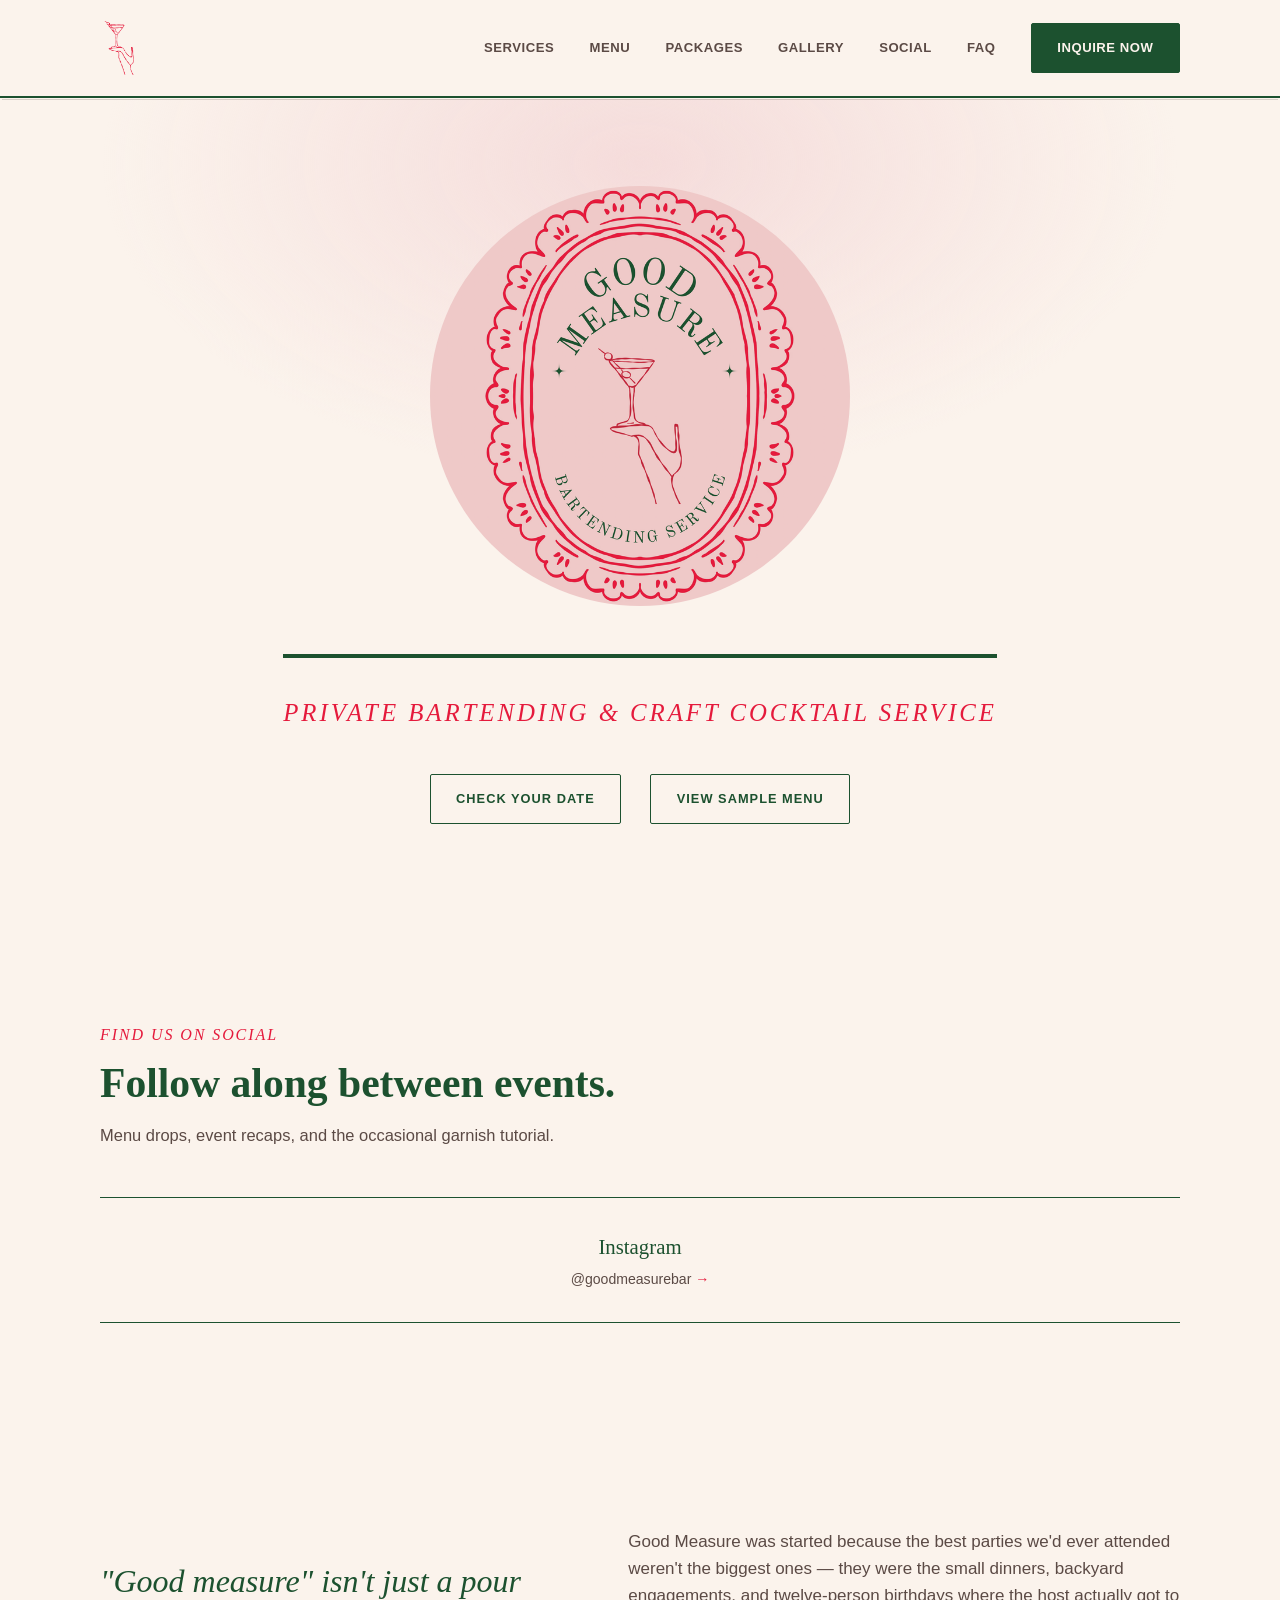
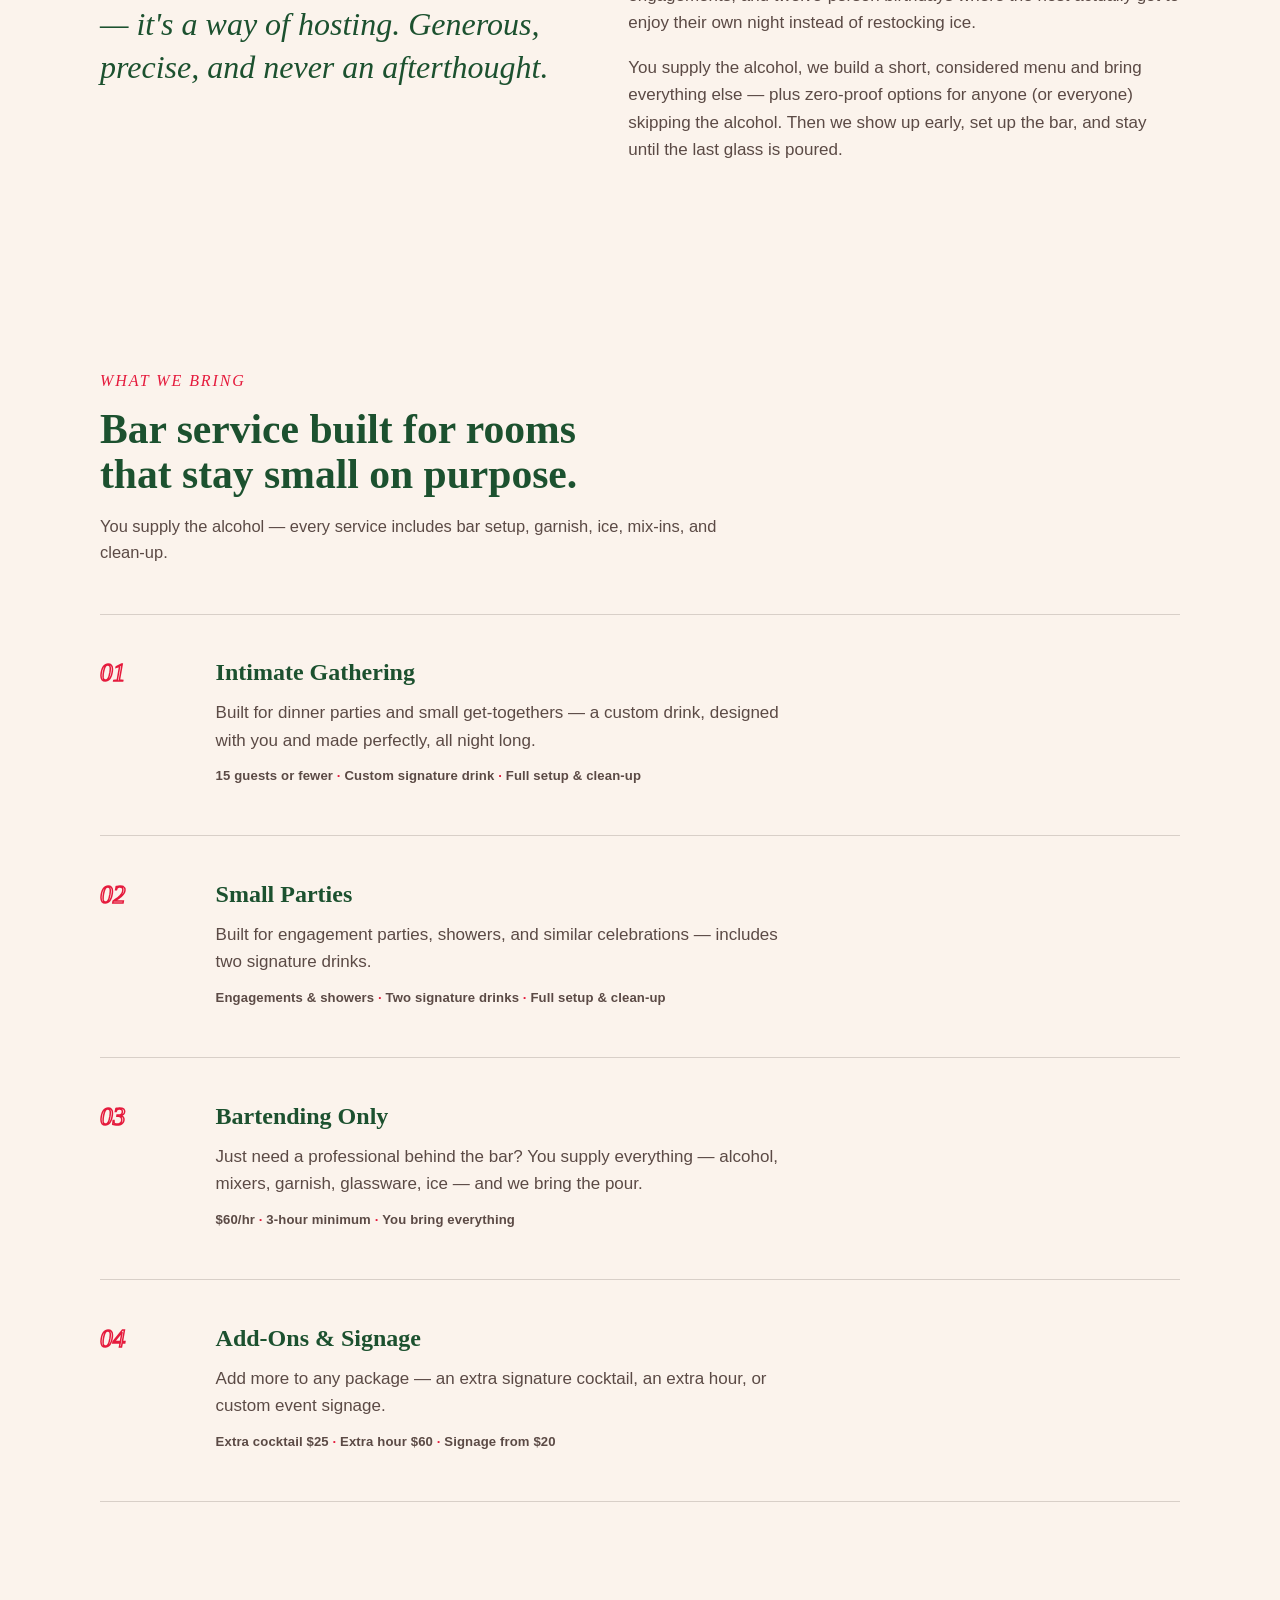
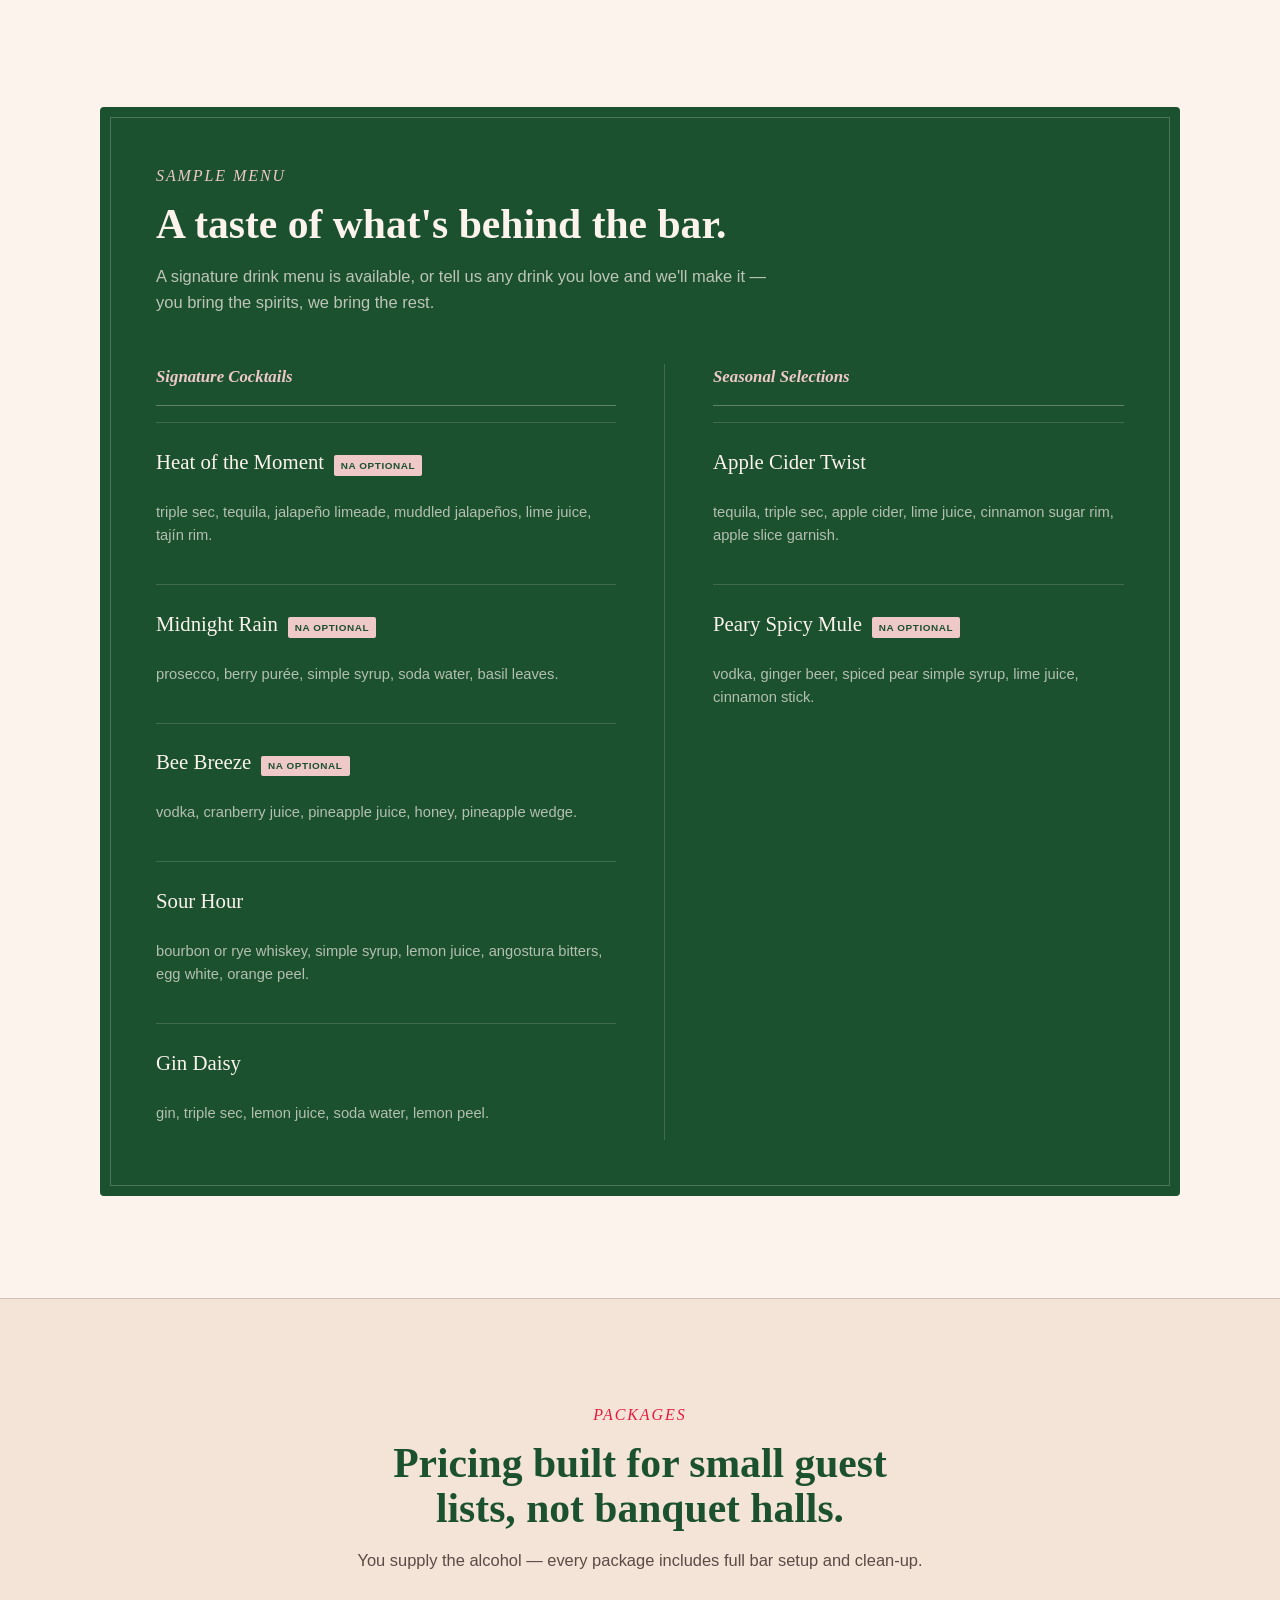
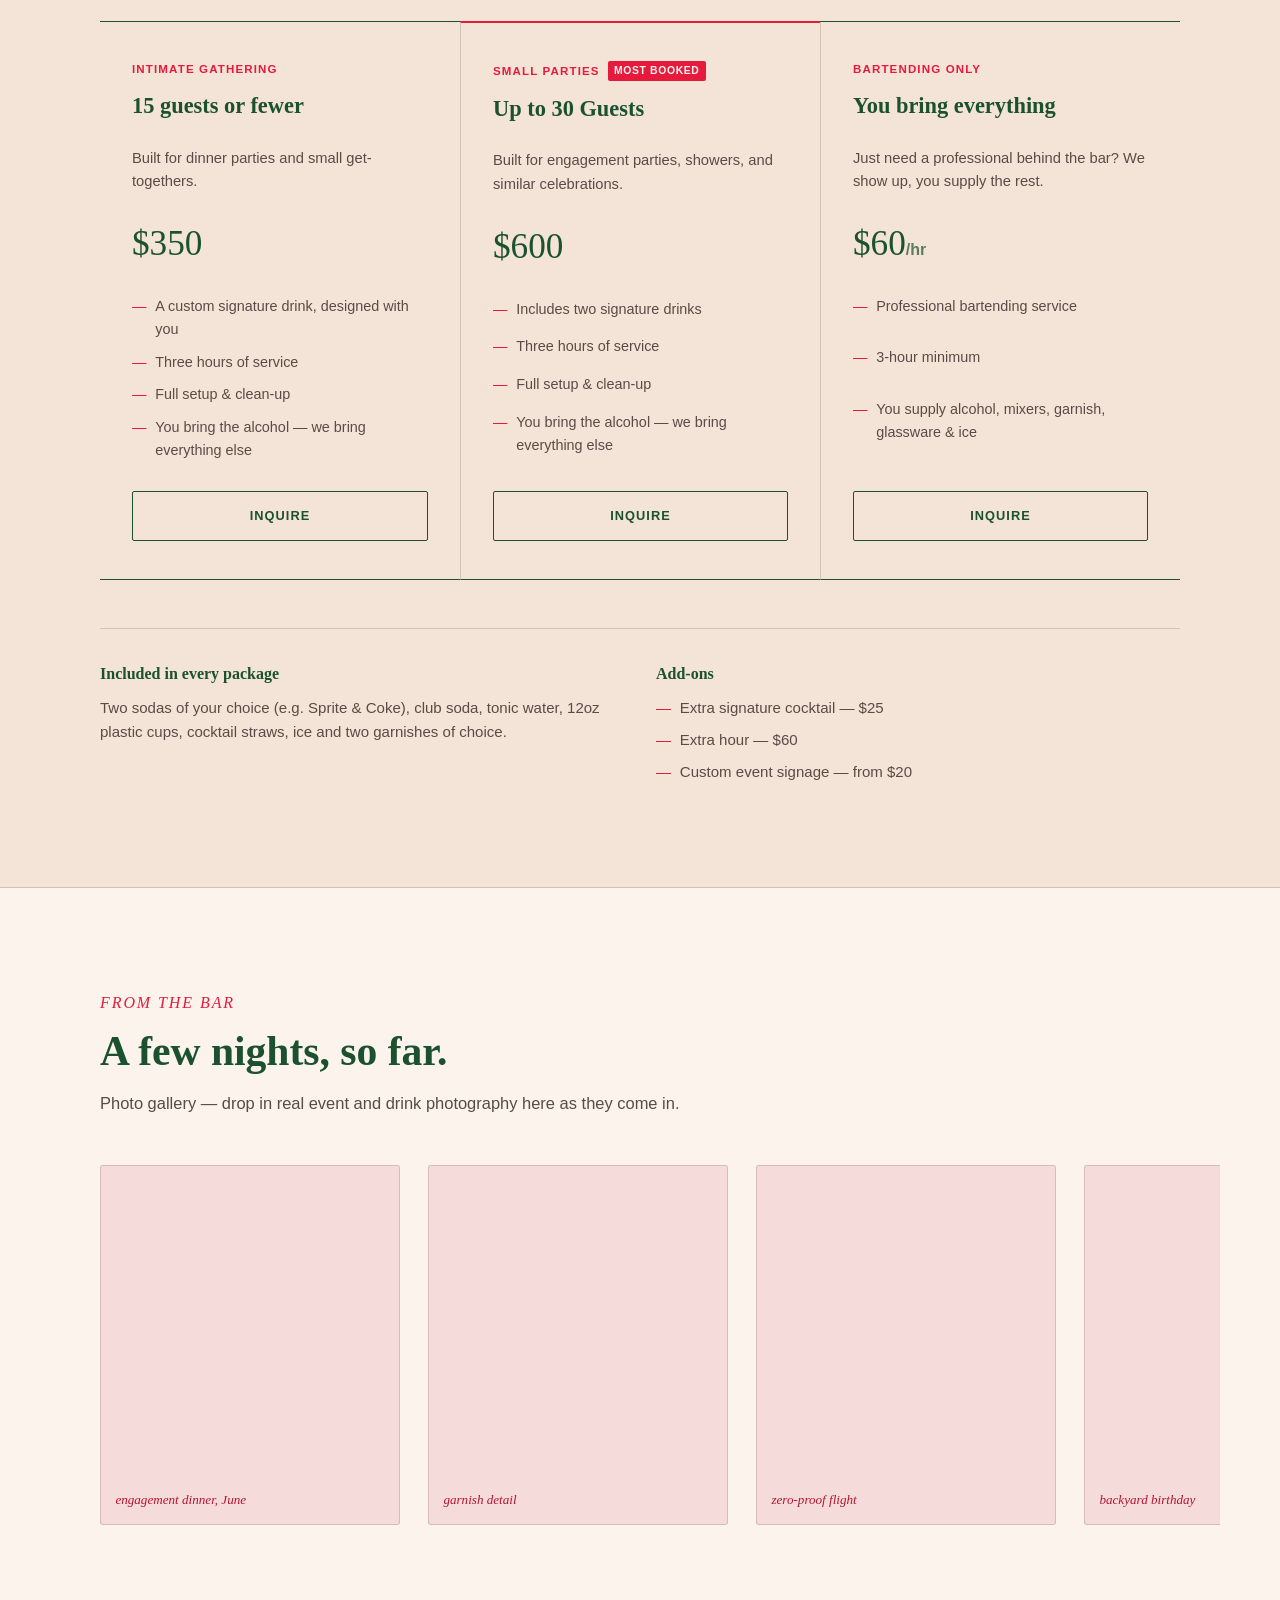
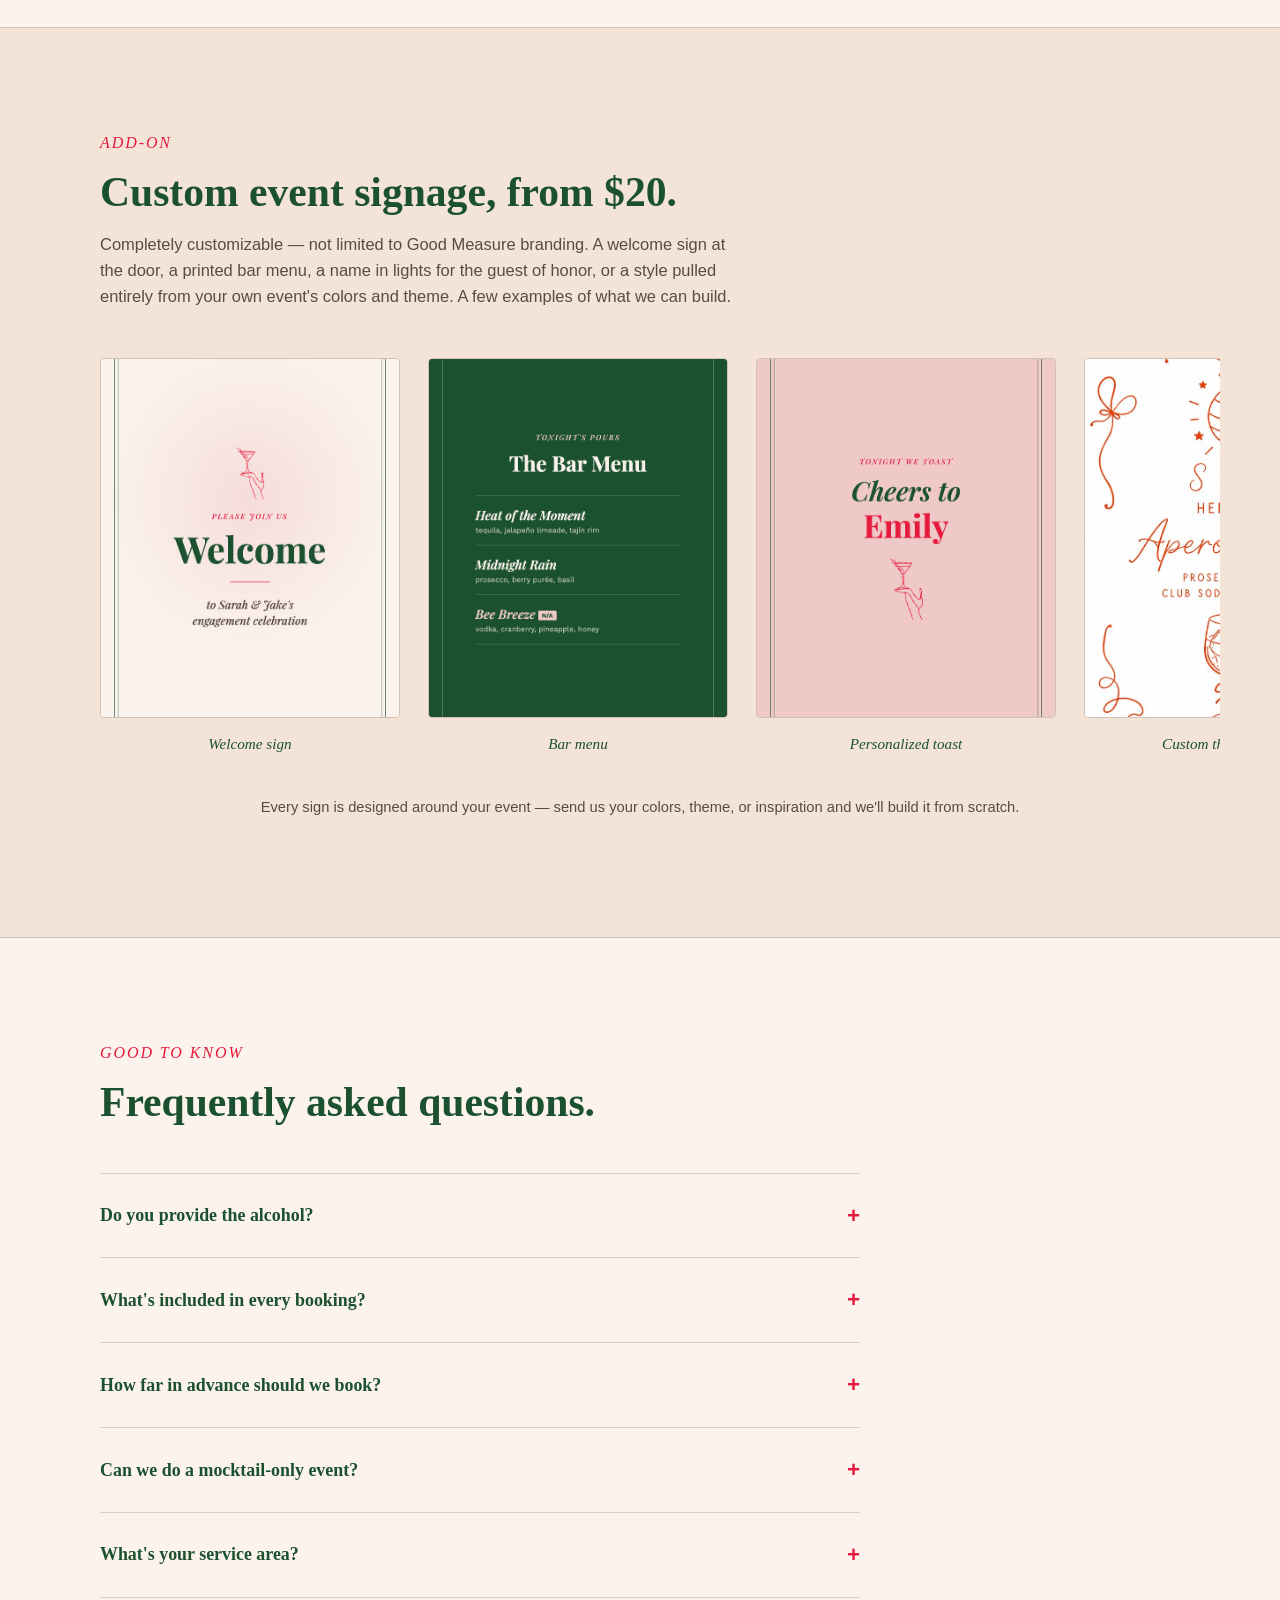
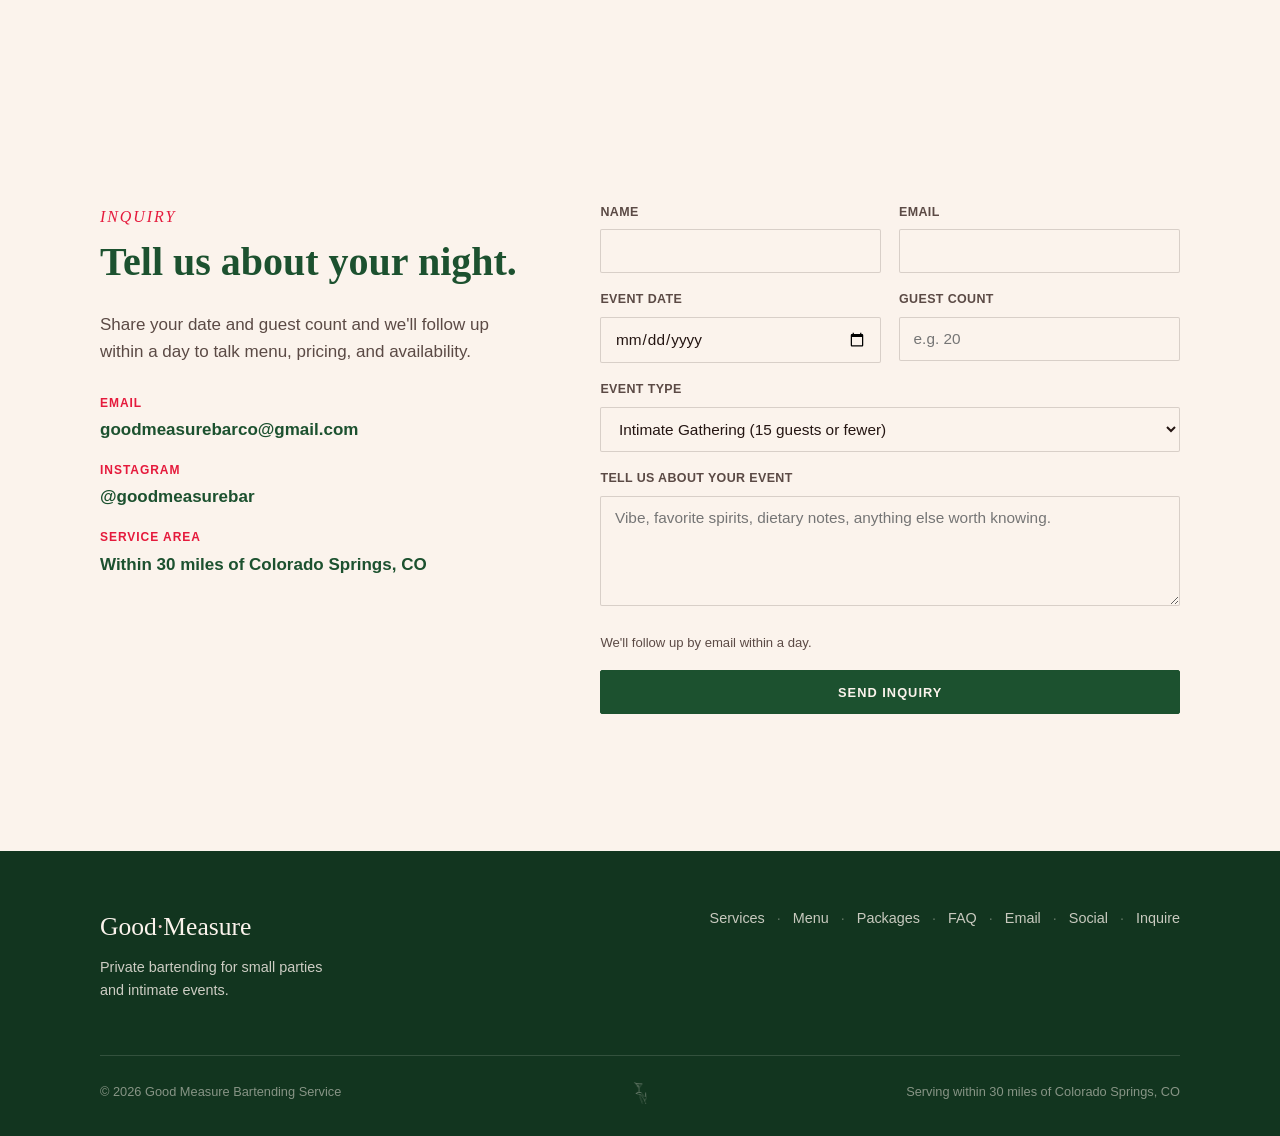
==== commit 486d9ff4: "Add glass-and-heel mark centered between the two footer-bottom lines" ====
--- a/index.html
+++ b/index.html
@@ -5,6 +5,7 @@
 <meta name="viewport" content="width=device-width, initial-scale=1.0" />
 <title>Good Measure — Private Bartending</title>
 <meta name="description" content="Good Measure is a private bartending service for small parties and intimate events — elevated craft cocktails and mocktails, measured just right." />
+<link rel="icon" type="image/png" href="assets/glass-mark-crimson.png" />
 <meta http-equiv="Content-Security-Policy" content="default-src 'self'; style-src 'self' 'unsafe-inline' https://fonts.googleapis.com; font-src https://fonts.gstatic.com; img-src 'self' data:; script-src 'self'; connect-src 'self' https://formspree.io; form-action 'self' https://formspree.io; base-uri 'self'; object-src 'none';" />
 <link rel="preconnect" href="https://fonts.googleapis.com">
 <link rel="preconnect" href="https://fonts.gstatic.com" crossorigin>
@@ -465,6 +466,7 @@
     </div>
     <div class="footer-bottom">
       <span>© 2026 Good Measure Bartending Service</span>
+      <img class="footer-mark" src="assets/glass-mark-cream.png" alt="" />
       <span>Serving within 30 miles of Colorado Springs, CO</span>
     </div>
   </div>
--- a/styles.css
+++ b/styles.css
@@ -720,13 +720,16 @@
   margin: 0 0.75rem;
 }
 .footer-bottom {
-  display: flex;
-  justify-content: space-between;
+  display: grid;
+  grid-template-columns: 1fr auto 1fr;
+  align-items: center;
+  gap: 1rem;
   font-size: 0.8rem;
   color: rgba(251,243,236,0.5);
-  flex-wrap: wrap;
-  gap: 0.6rem;
-}
+}
+.footer-bottom span:first-child { justify-self: start; }
+.footer-bottom span:last-child { justify-self: end; }
+.footer-mark { justify-self: center; height: 22px; width: auto; opacity: 0.7; }
 
 /* ---------- Reveal on scroll ---------- */
 .reveal { opacity: 0; transform: translateY(14px); transition: opacity 0.6s ease, transform 0.6s ease; }
@@ -777,6 +780,8 @@
 @media (max-width: 560px) {
   .footer-top { flex-direction: column; }
   .footer-links a:not(:last-child)::after { margin: 0 0.55rem; }
+  .footer-bottom { grid-template-columns: 1fr; justify-items: center; text-align: center; gap: 0.9rem; }
+  .footer-bottom span:first-child, .footer-bottom span:last-child { justify-self: center; }
   .signage-item { width: 220px; }
   .signage-item img { width: 220px; height: 264px; }
   .gallery-tile { width: 220px; height: 264px; }
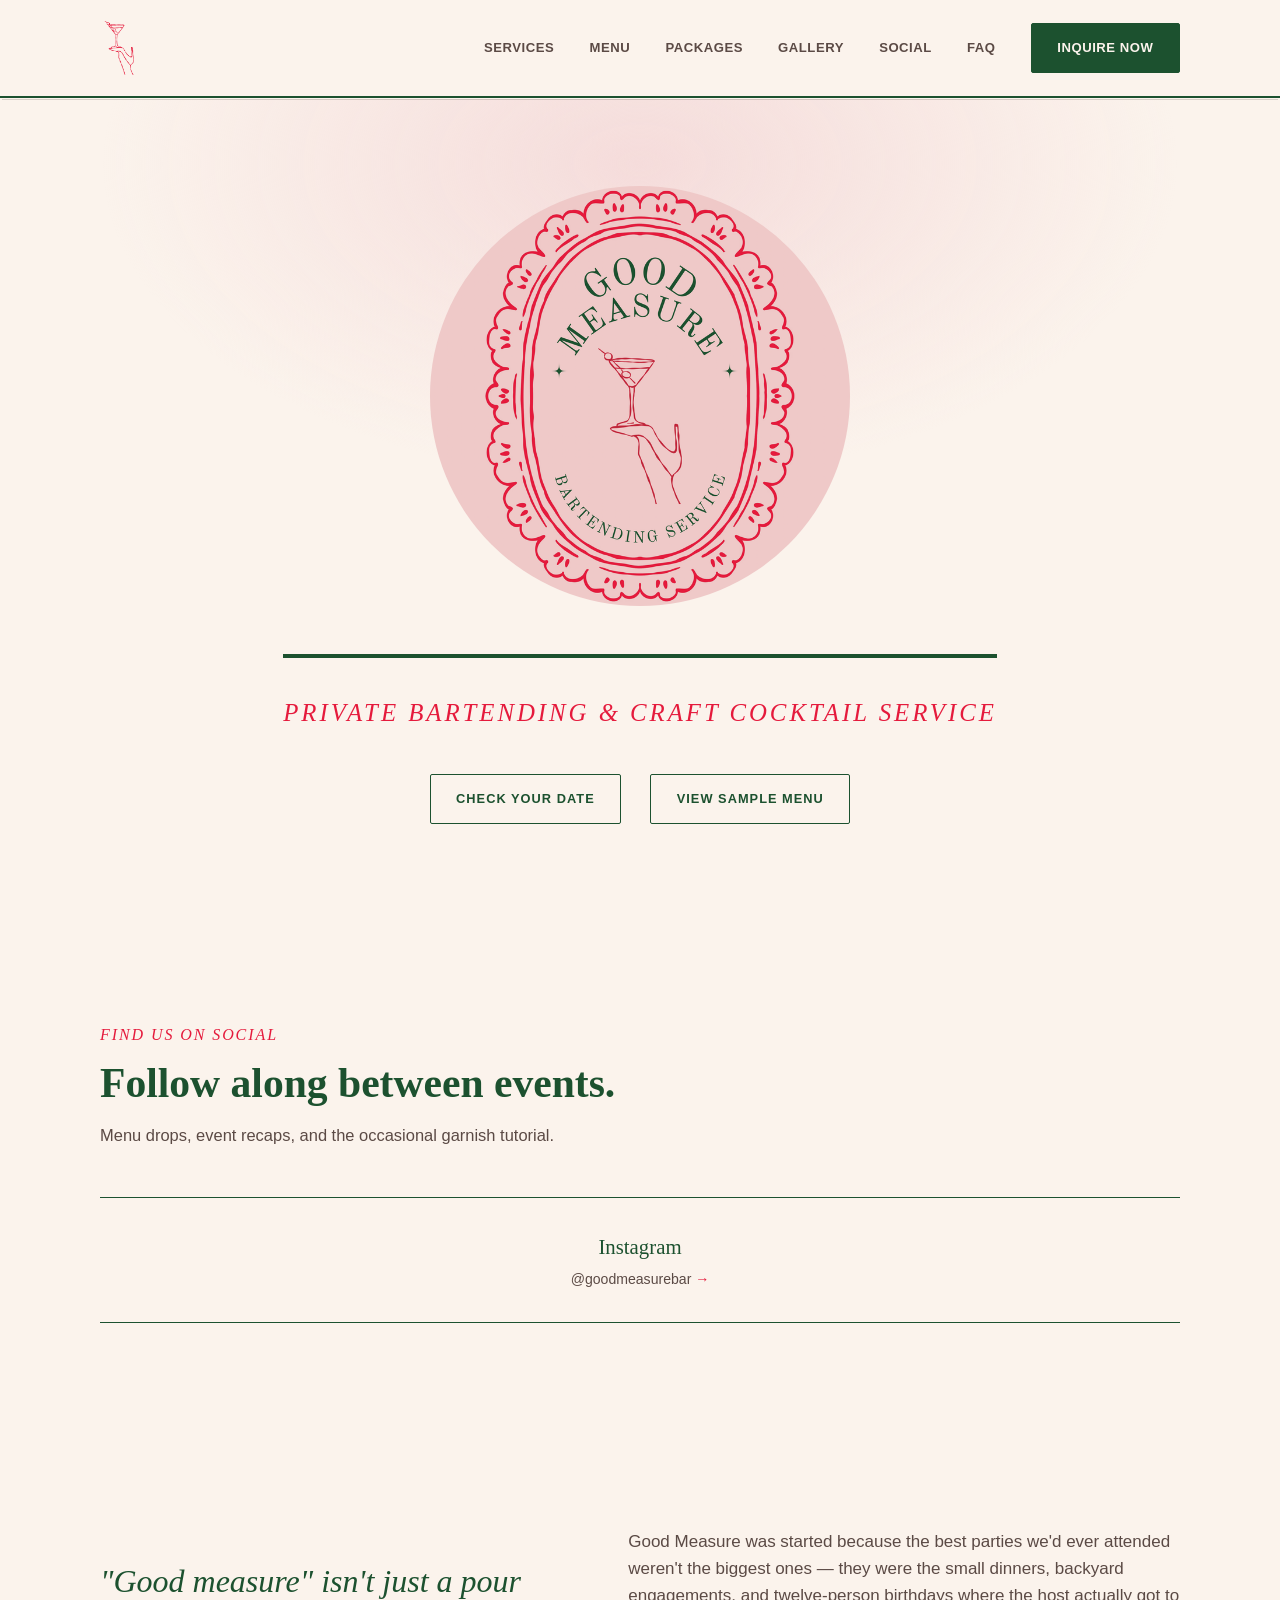
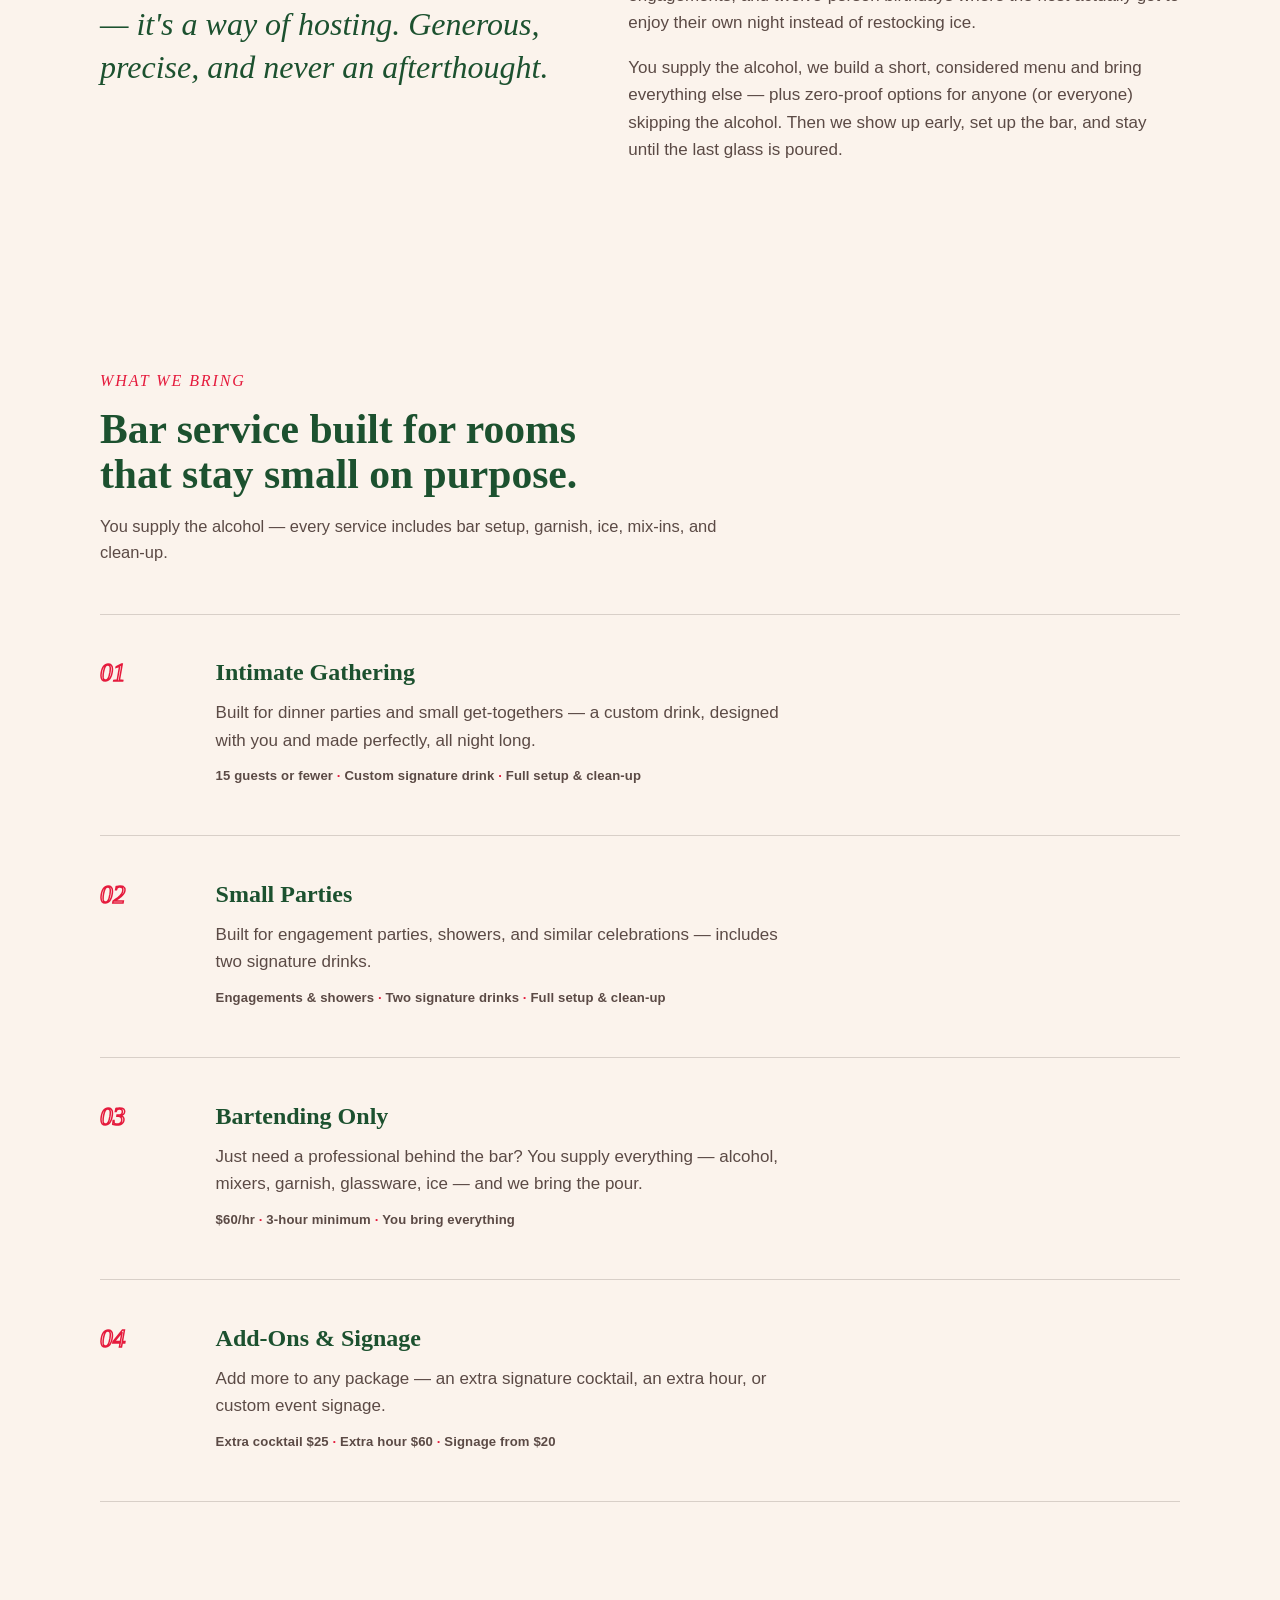
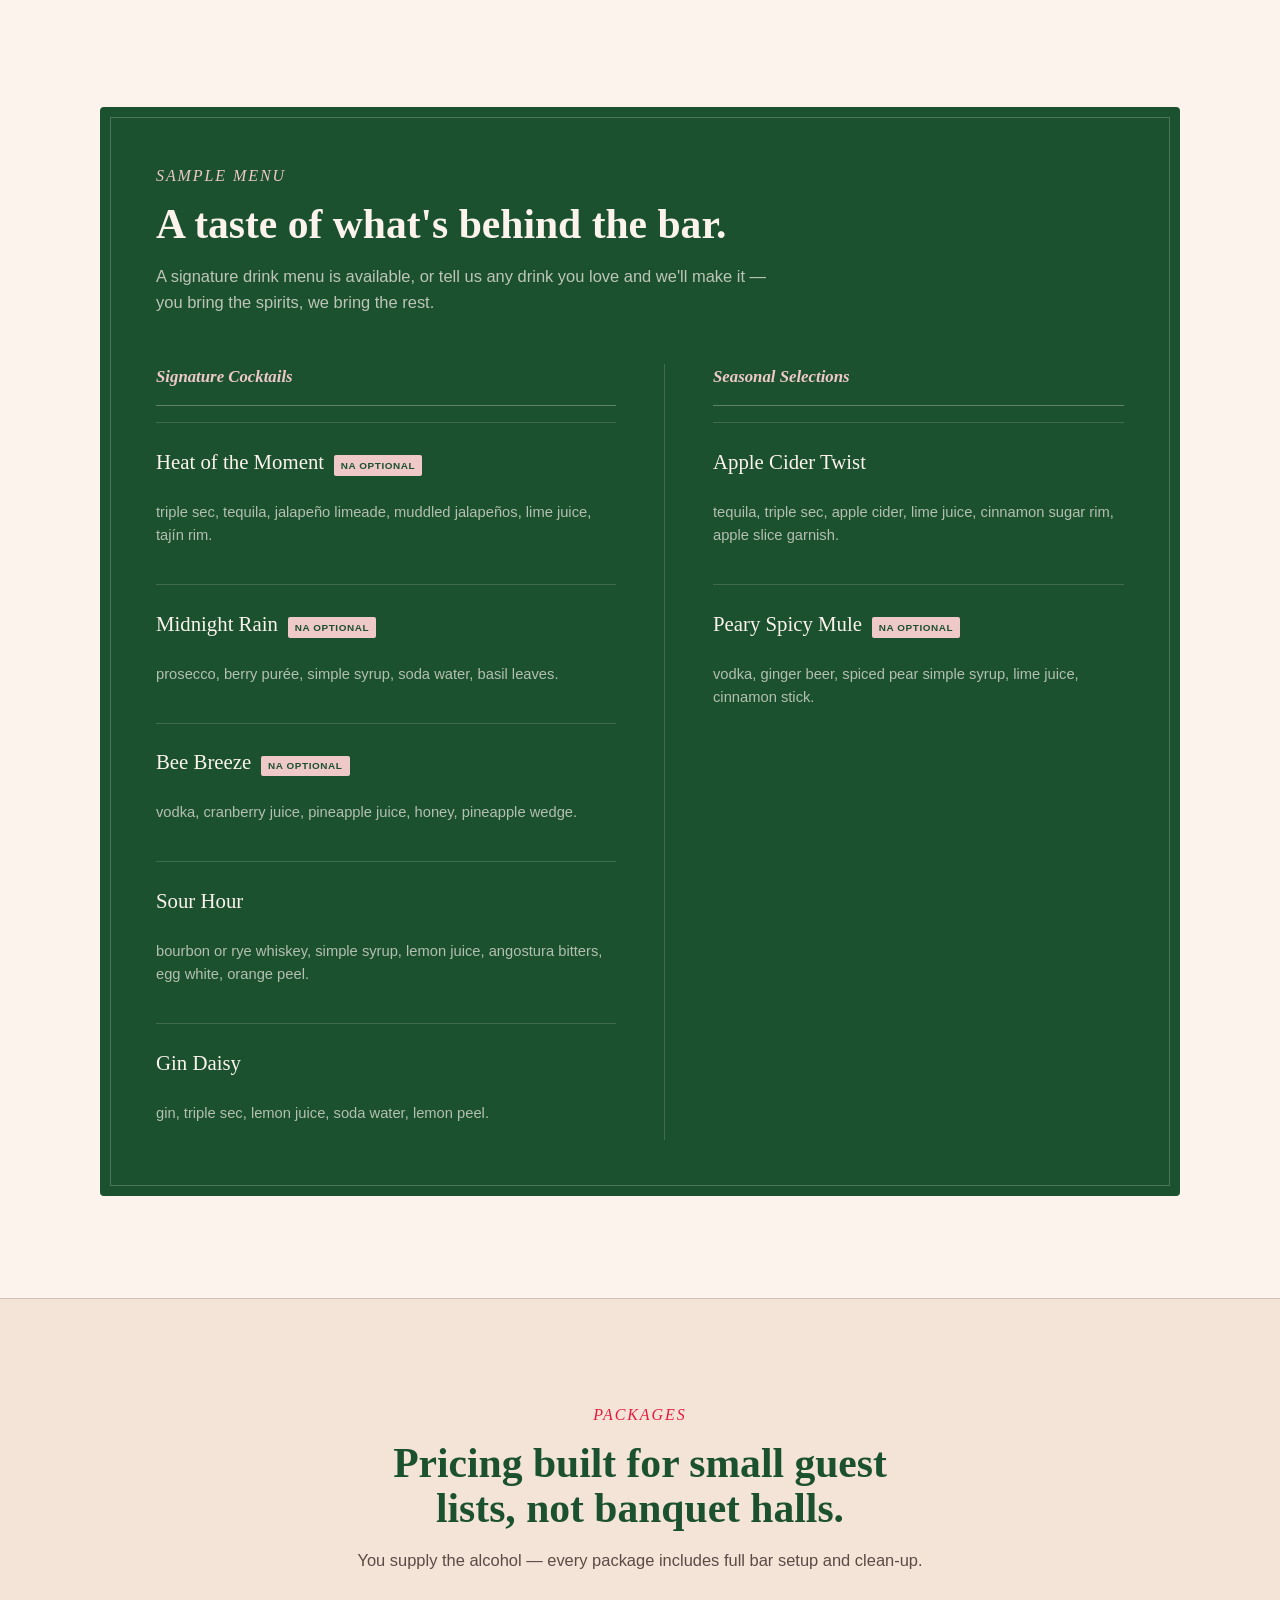
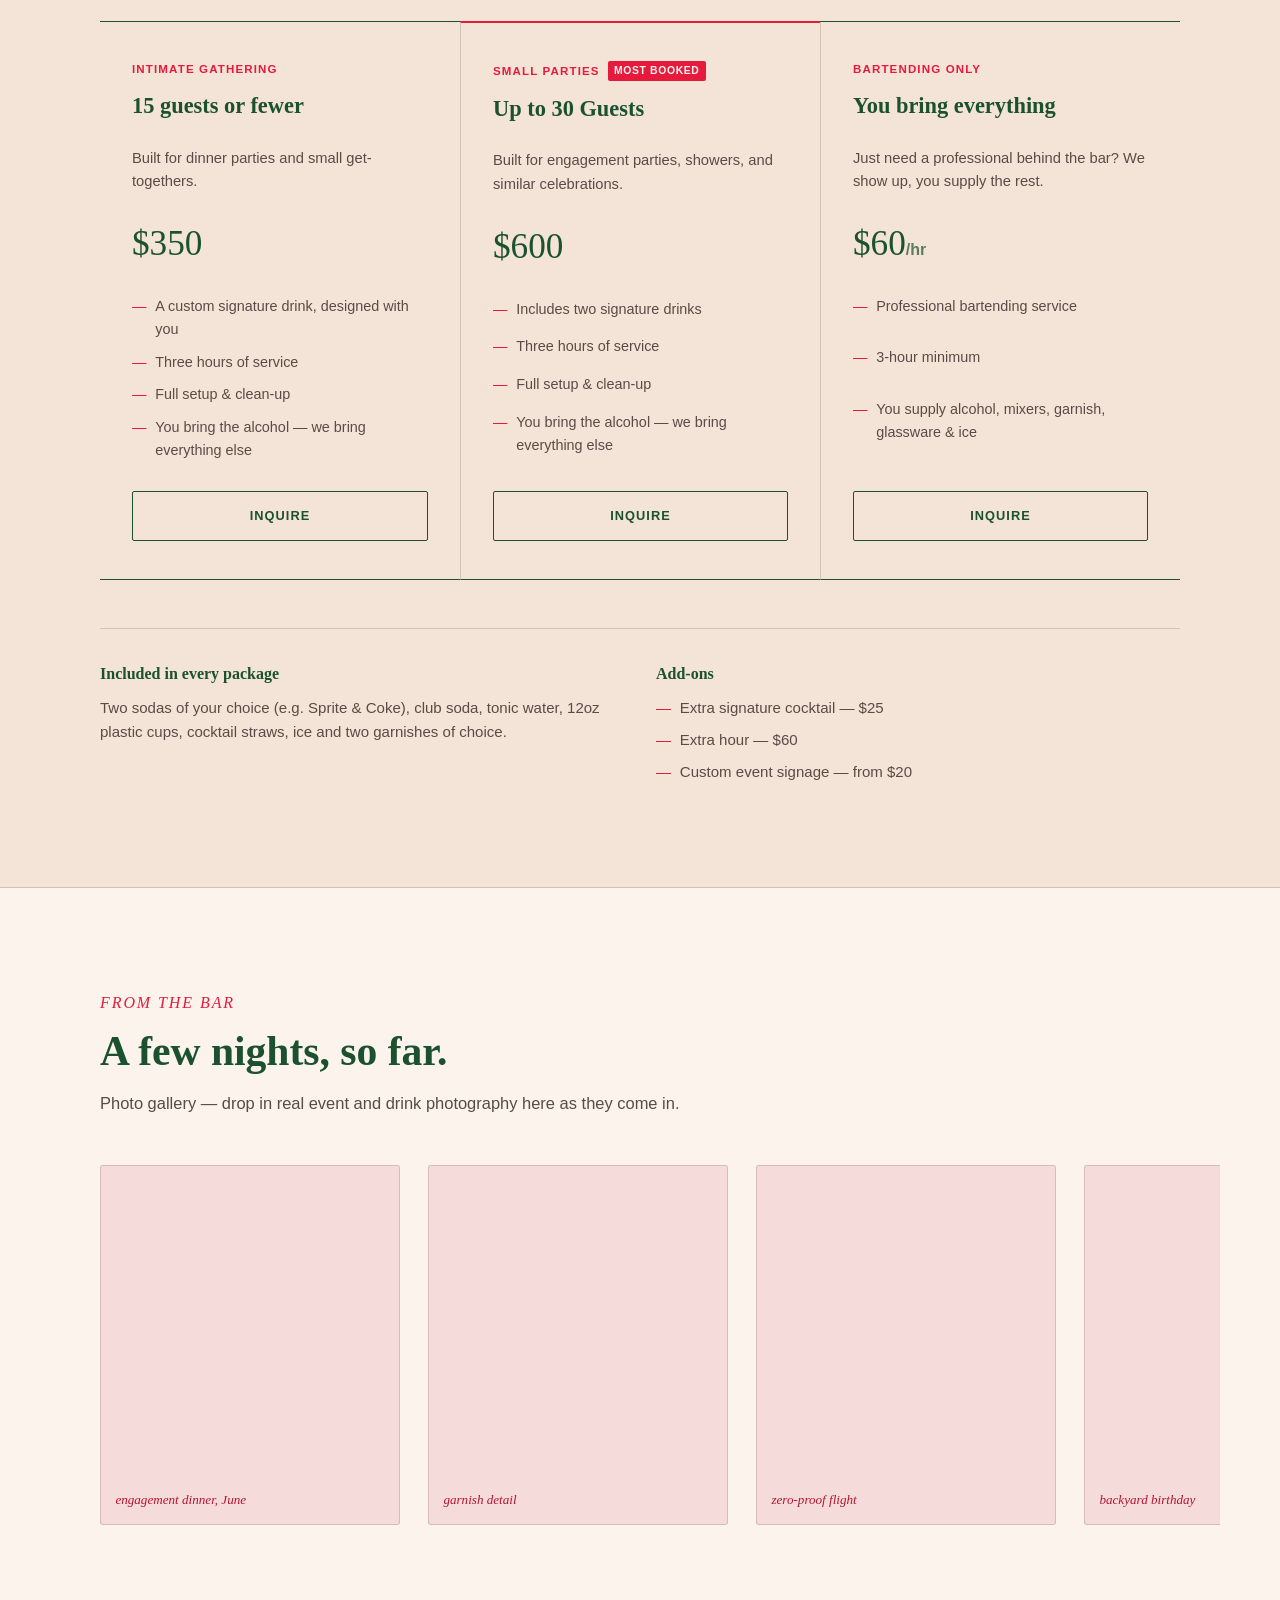
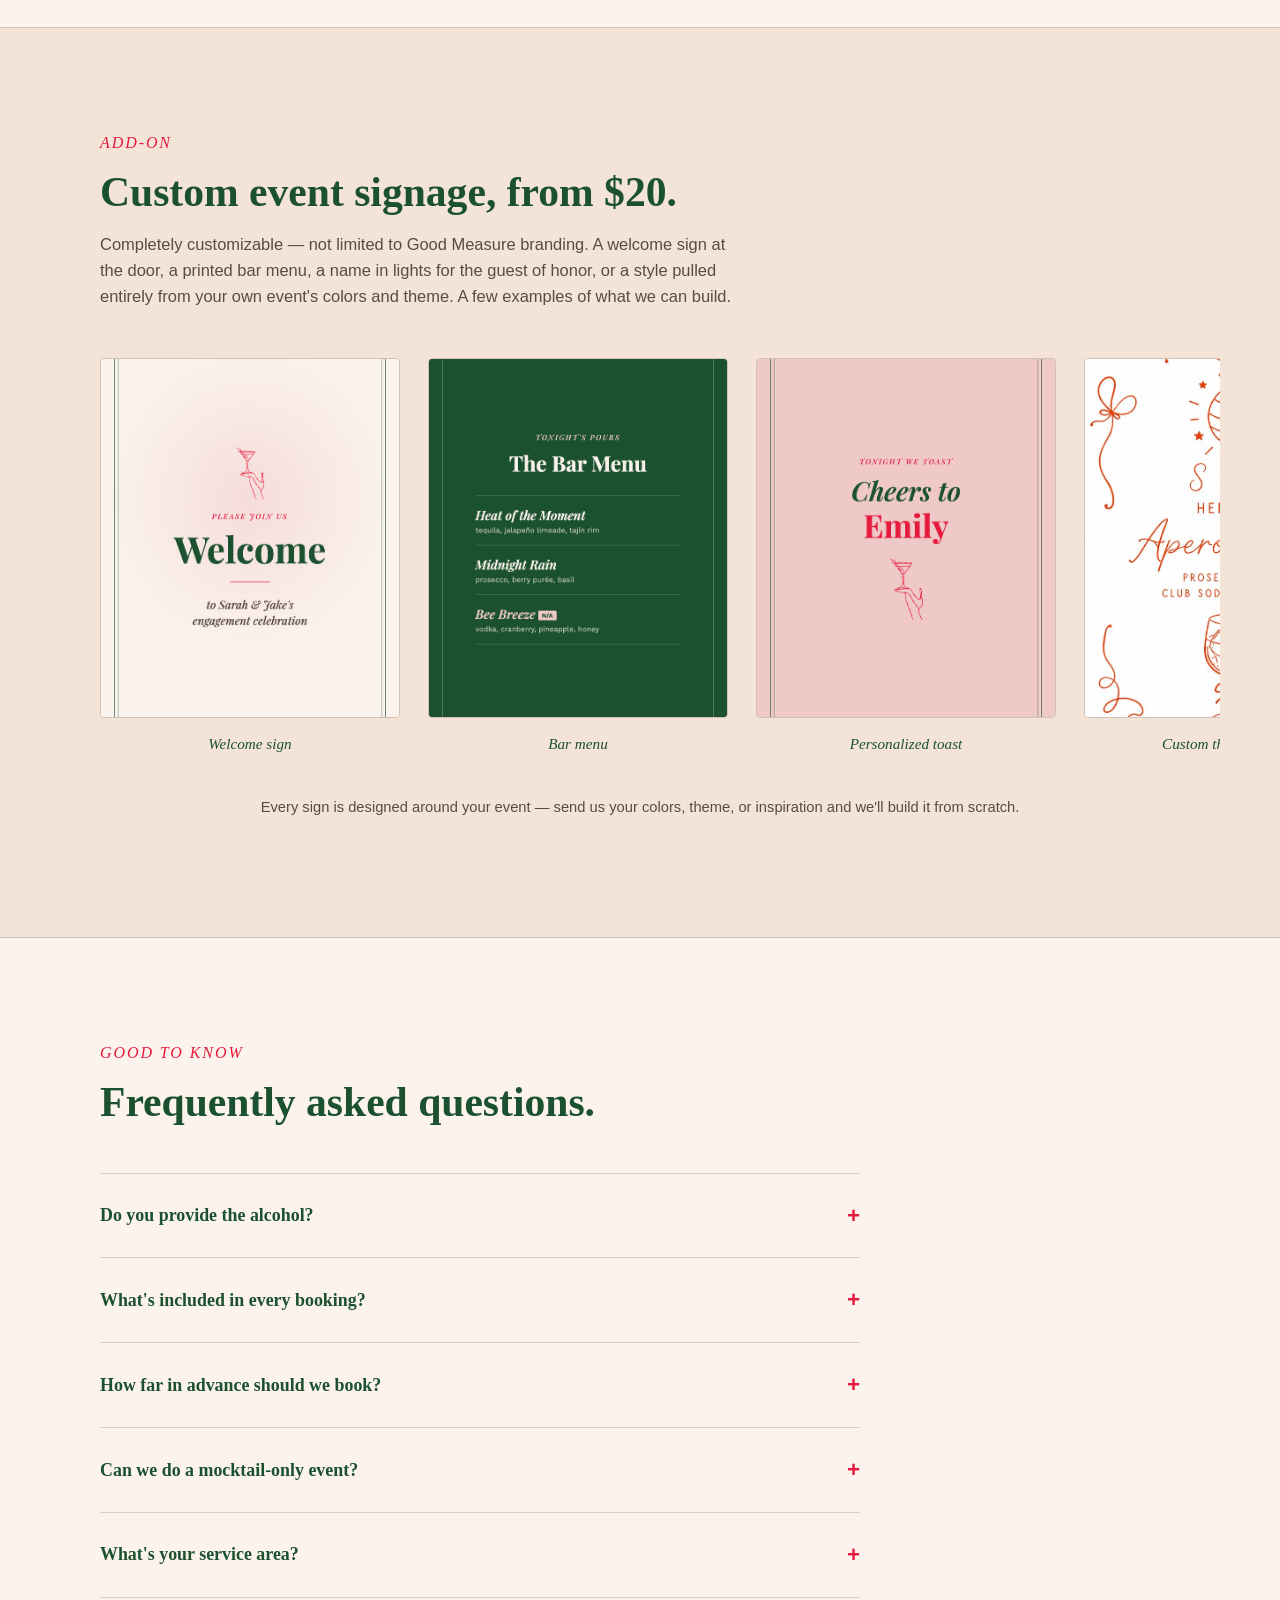
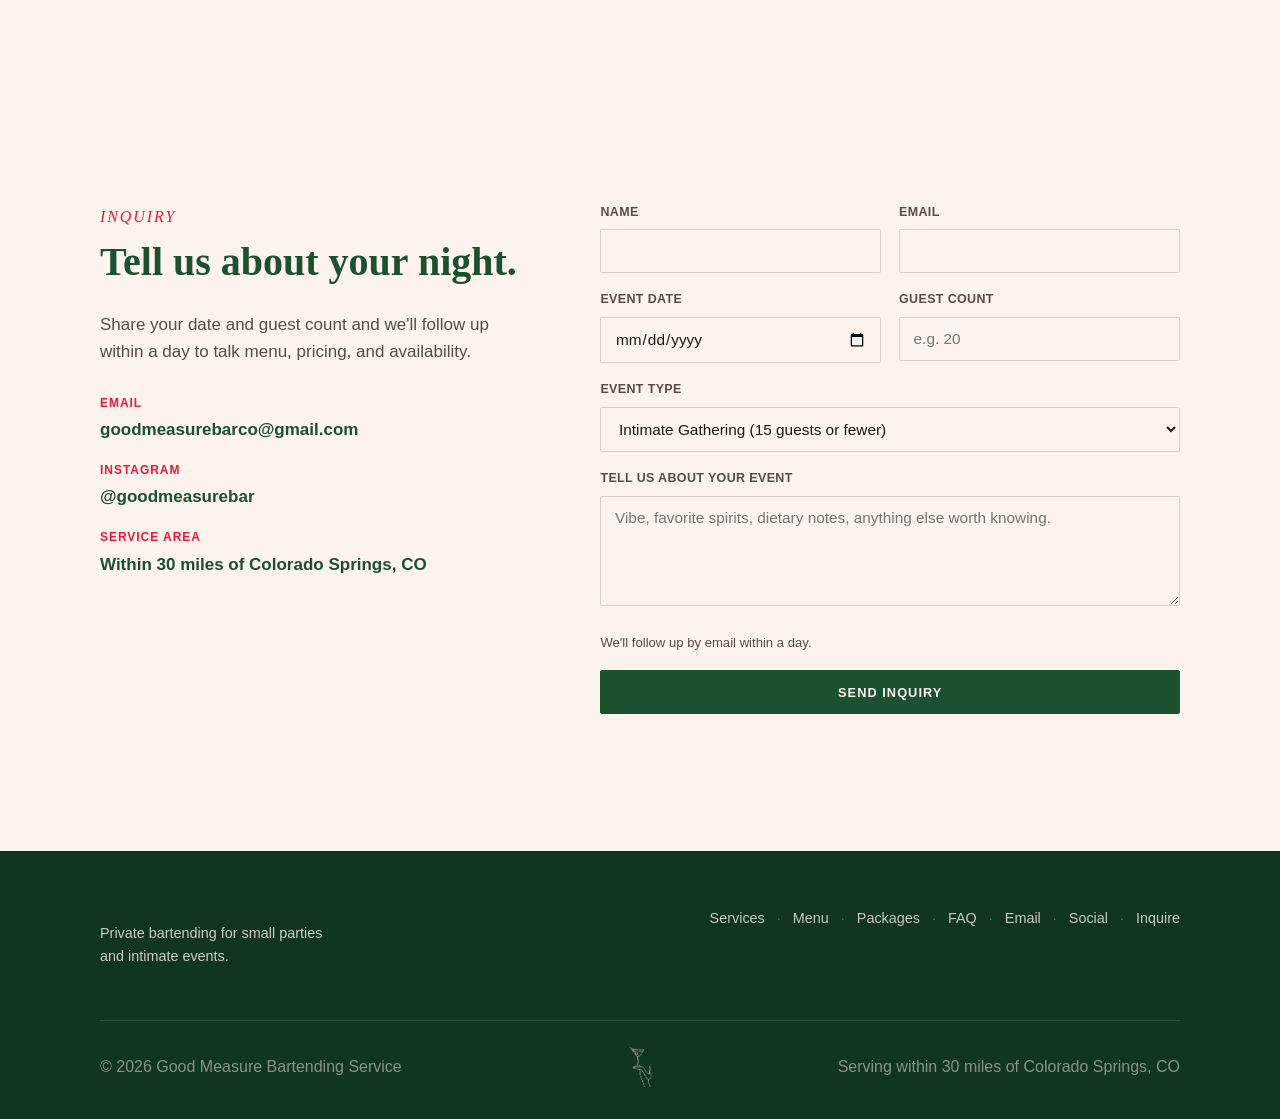
==== commit b0bd7add: "Restructure footer: remove wordmark for logo/tagline, split mobile nav into two rows, reorder mobile" ====
--- a/index.html
+++ b/index.html
@@ -451,23 +451,27 @@
   <div class="wrap">
     <div class="footer-top">
       <div>
-        <div class="footer-word">Good<span>·</span>Measure</div>
+        <img class="footer-top-mark" src="assets/glass-mark-cream.png" alt="Good Measure" />
         <p class="footer-tag">Private bartending for small parties and intimate events.</p>
       </div>
       <nav class="footer-links" aria-label="Footer">
-        <a href="#services">Services</a>
-        <a href="#menu">Menu</a>
-        <a href="#packages">Packages</a>
-        <a href="#faq">FAQ</a>
-        <a href="mailto:goodmeasurebarco@gmail.com">Email</a>
-        <a href="#social">Social</a>
-        <a href="#inquiry">Inquire</a>
+        <div class="footer-links-row footer-links-row-1">
+          <a href="#services">Services</a>
+          <a href="#menu">Menu</a>
+          <a href="#packages">Packages</a>
+        </div>
+        <div class="footer-links-row footer-links-row-2">
+          <a href="#faq">FAQ</a>
+          <a href="mailto:goodmeasurebarco@gmail.com">Email</a>
+          <a href="#social">Social</a>
+          <a href="#inquiry">Inquire</a>
+        </div>
       </nav>
     </div>
     <div class="footer-bottom">
-      <span>© 2026 Good Measure Bartending Service</span>
+      <span class="footer-copyright">© 2026 Good Measure Bartending Service</span>
       <img class="footer-mark" src="assets/glass-mark-cream.png" alt="" />
-      <span>Serving within 30 miles of Colorado Springs, CO</span>
+      <span class="footer-serving">Serving within 30 miles of Colorado Springs, CO</span>
     </div>
   </div>
 </footer>
--- a/styles.css
+++ b/styles.css
@@ -695,18 +695,14 @@
   border-bottom: 1px solid rgba(251,243,236,0.14);
   margin-bottom: 1.6rem;
 }
-.footer-word {
-  font-family: var(--display);
-  font-size: 1.6rem;
-  color: var(--cream);
-}
-.footer-word span { color: var(--pink); }
-.footer-tag { font-size: 0.9rem; max-width: 30ch; margin-top: 0.5rem; }
+.footer-top-mark { display: none; }
+.footer-tag { font-size: 0.9rem; max-width: 30ch; }
 .footer-links {
   display: flex;
   flex-wrap: wrap;
   row-gap: 0.6rem;
 }
+.footer-links-row { display: contents; }
 .footer-links a {
   text-decoration: none;
   color: rgba(251,243,236,0.78);
@@ -719,17 +715,22 @@
   color: rgba(251,243,236,0.35);
   margin: 0 0.75rem;
 }
+.footer-links-row-1 a:last-child::after {
+  content: "·";
+  color: rgba(251,243,236,0.35);
+  margin: 0 0.75rem;
+}
 .footer-bottom {
   display: grid;
   grid-template-columns: 1fr auto 1fr;
   align-items: center;
   gap: 1rem;
-  font-size: 0.8rem;
+  font-size: 1rem;
   color: rgba(251,243,236,0.5);
 }
-.footer-bottom span:first-child { justify-self: start; }
-.footer-bottom span:last-child { justify-self: end; }
-.footer-mark { justify-self: center; height: 22px; width: auto; opacity: 0.7; }
+.footer-copyright { justify-self: start; }
+.footer-serving { justify-self: end; }
+.footer-mark { justify-self: center; height: 40px; width: auto; opacity: 0.8; }
 
 /* ---------- Reveal on scroll ---------- */
 .reveal { opacity: 0; transform: translateY(14px); transition: opacity 0.6s ease, transform 0.6s ease; }
@@ -778,10 +779,22 @@
 }
 
 @media (max-width: 560px) {
-  .footer-top { flex-direction: column; }
+  .footer-top { flex-direction: column; align-items: center; text-align: center; }
+  .footer-top-mark { display: block; height: 46px; width: auto; margin: 0 auto 0.9rem; }
+  .footer-links { flex-direction: column; align-items: center; gap: 0.7rem; }
+  .footer-links-row { display: flex; justify-content: center; flex-wrap: wrap; }
   .footer-links a:not(:last-child)::after { margin: 0 0.55rem; }
-  .footer-bottom { grid-template-columns: 1fr; justify-items: center; text-align: center; gap: 0.9rem; }
-  .footer-bottom span:first-child, .footer-bottom span:last-child { justify-self: center; }
+  .footer-links-row-1 a:last-child::after { content: none; }
+  .footer-bottom {
+    grid-template-columns: 1fr;
+    justify-items: center;
+    text-align: center;
+    gap: 0.9rem;
+    font-size: 0.8rem;
+  }
+  .footer-copyright { justify-self: center; order: 3; }
+  .footer-mark { order: 2; }
+  .footer-serving { justify-self: center; order: 1; }
   .signage-item { width: 220px; }
   .signage-item img { width: 220px; height: 264px; }
   .gallery-tile { width: 220px; height: 264px; }
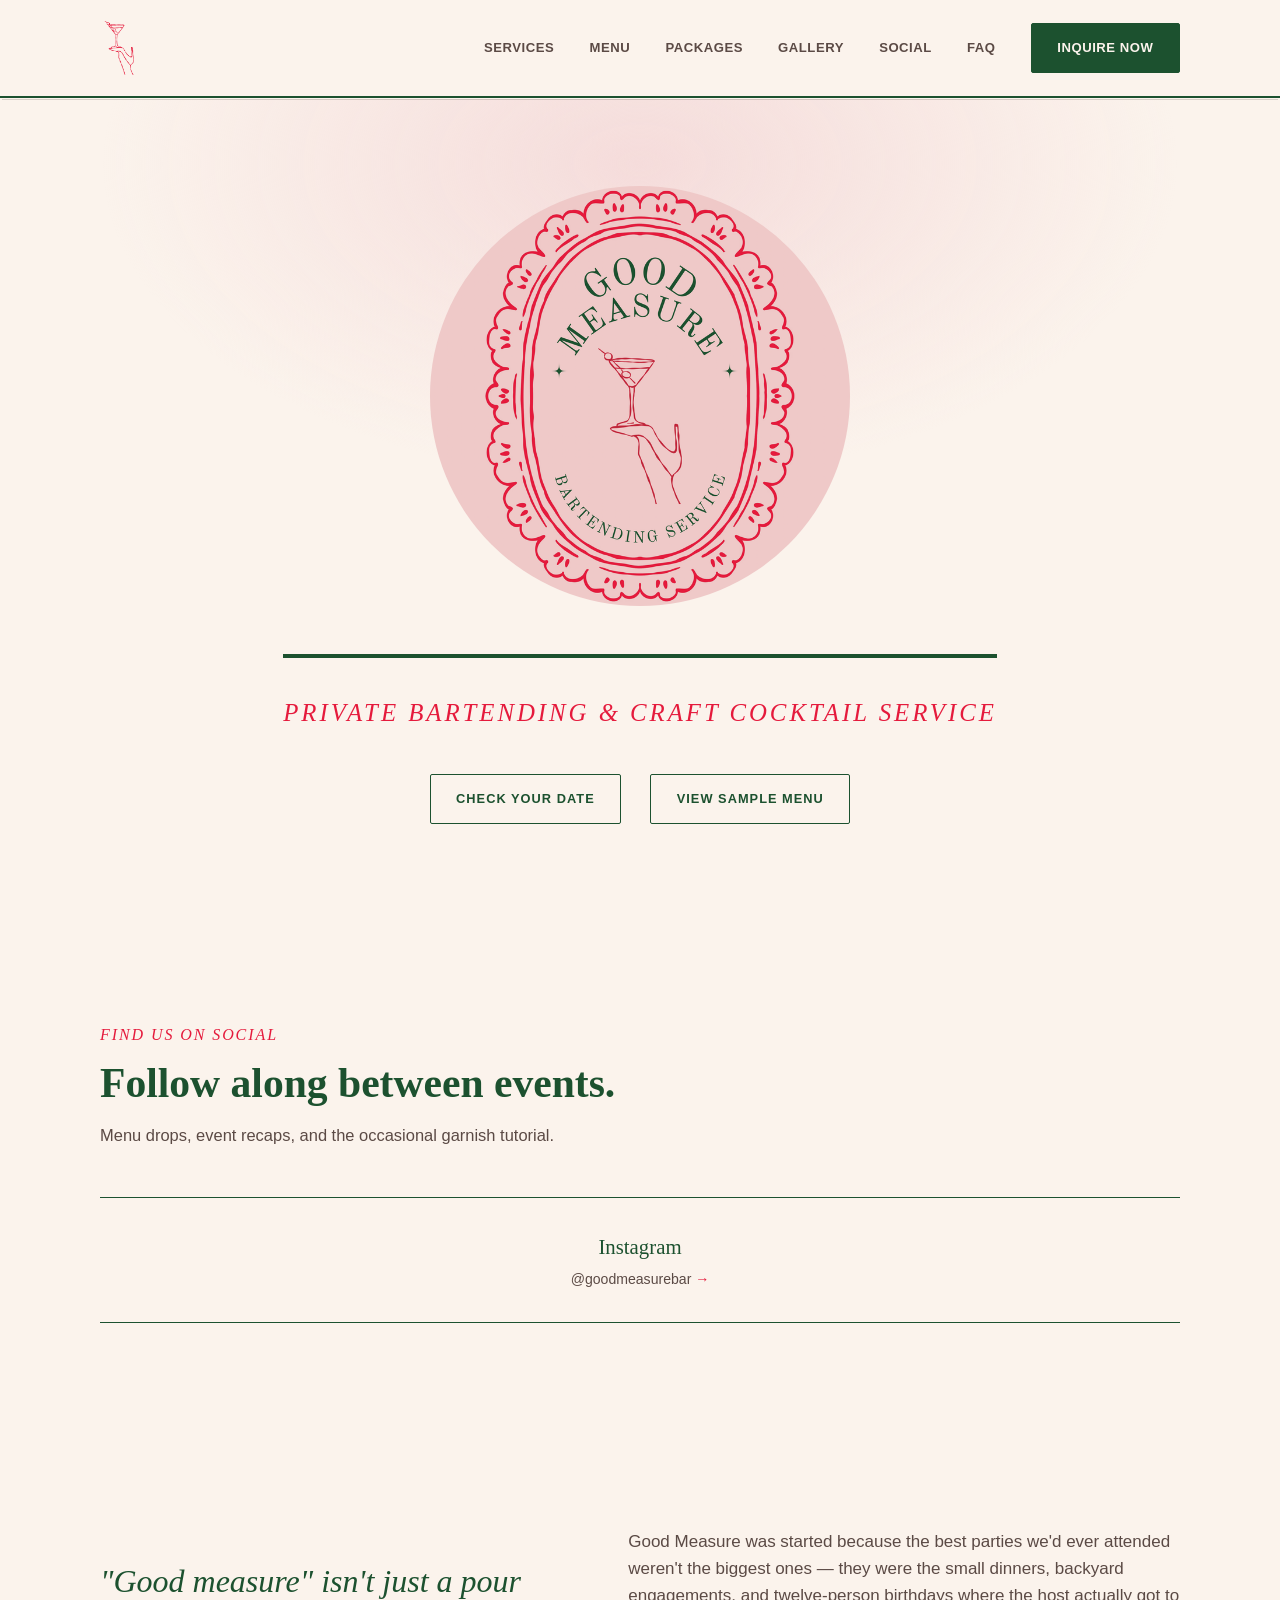
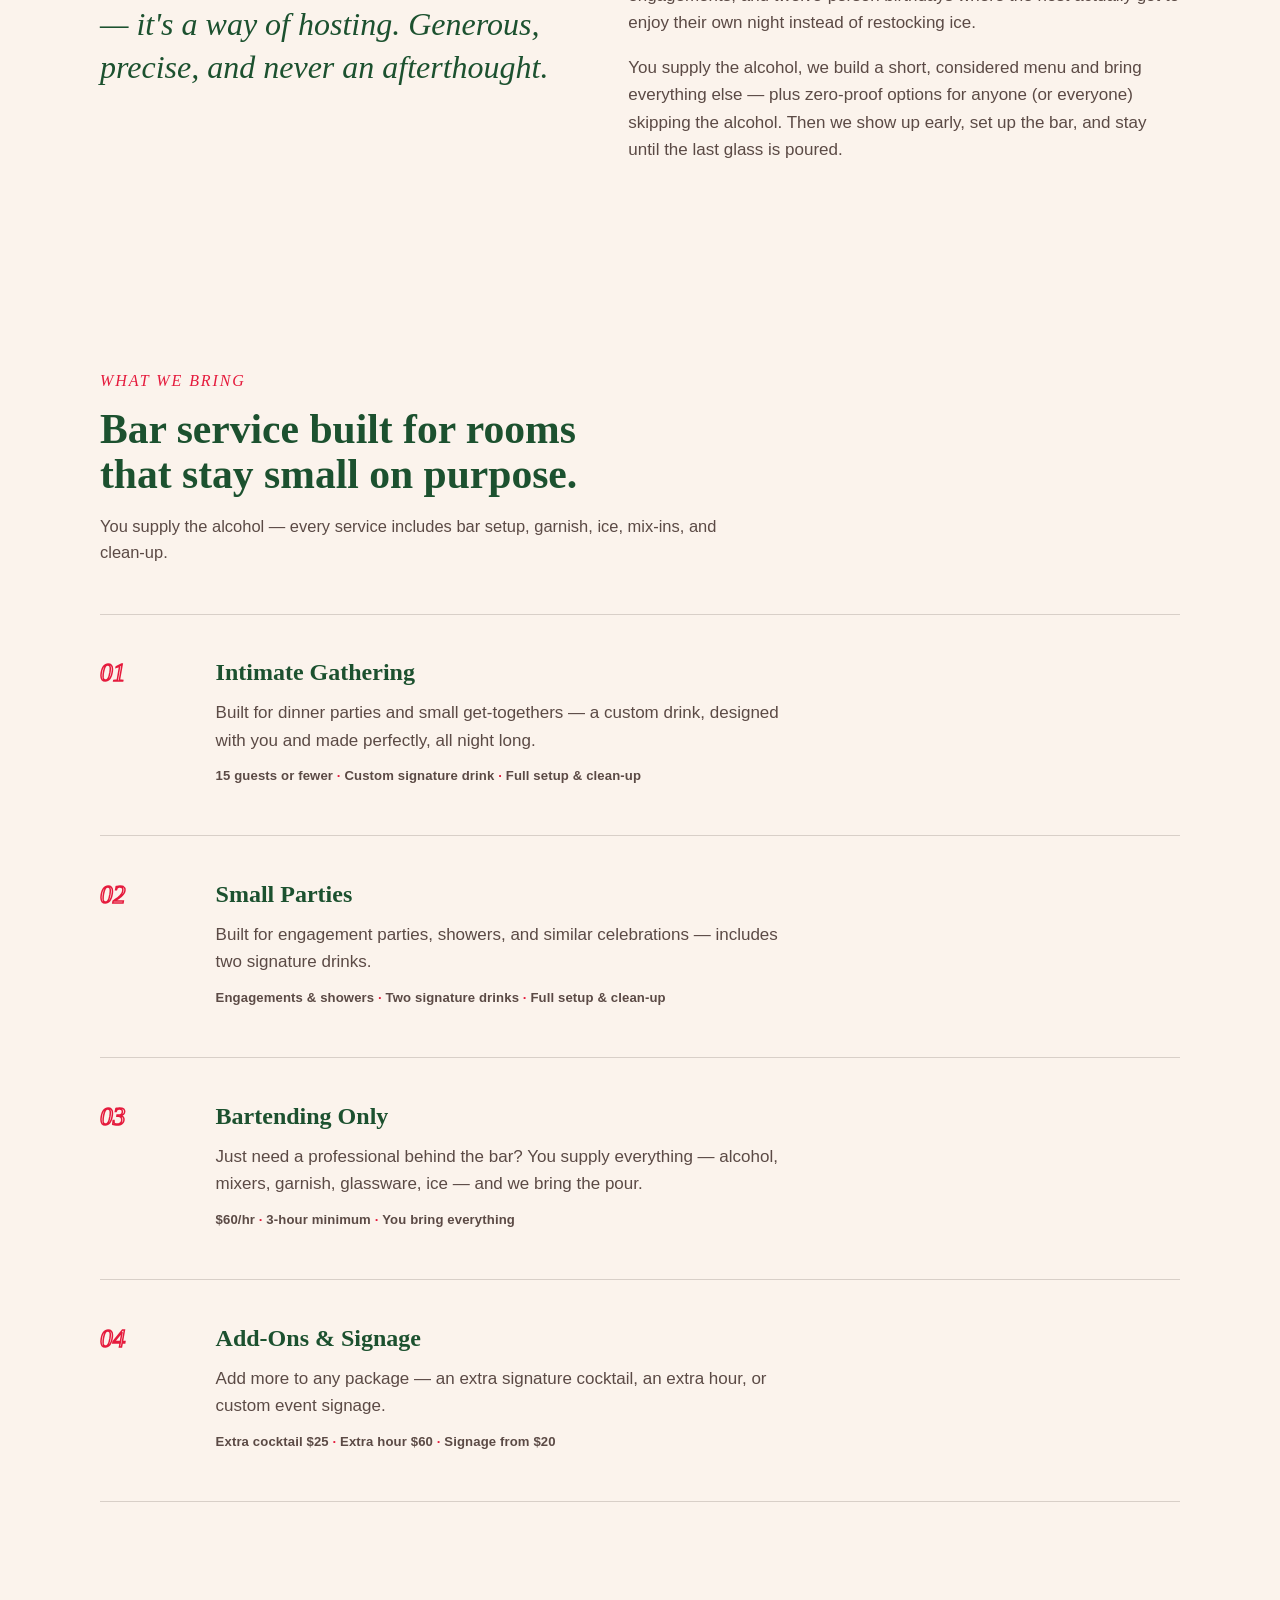
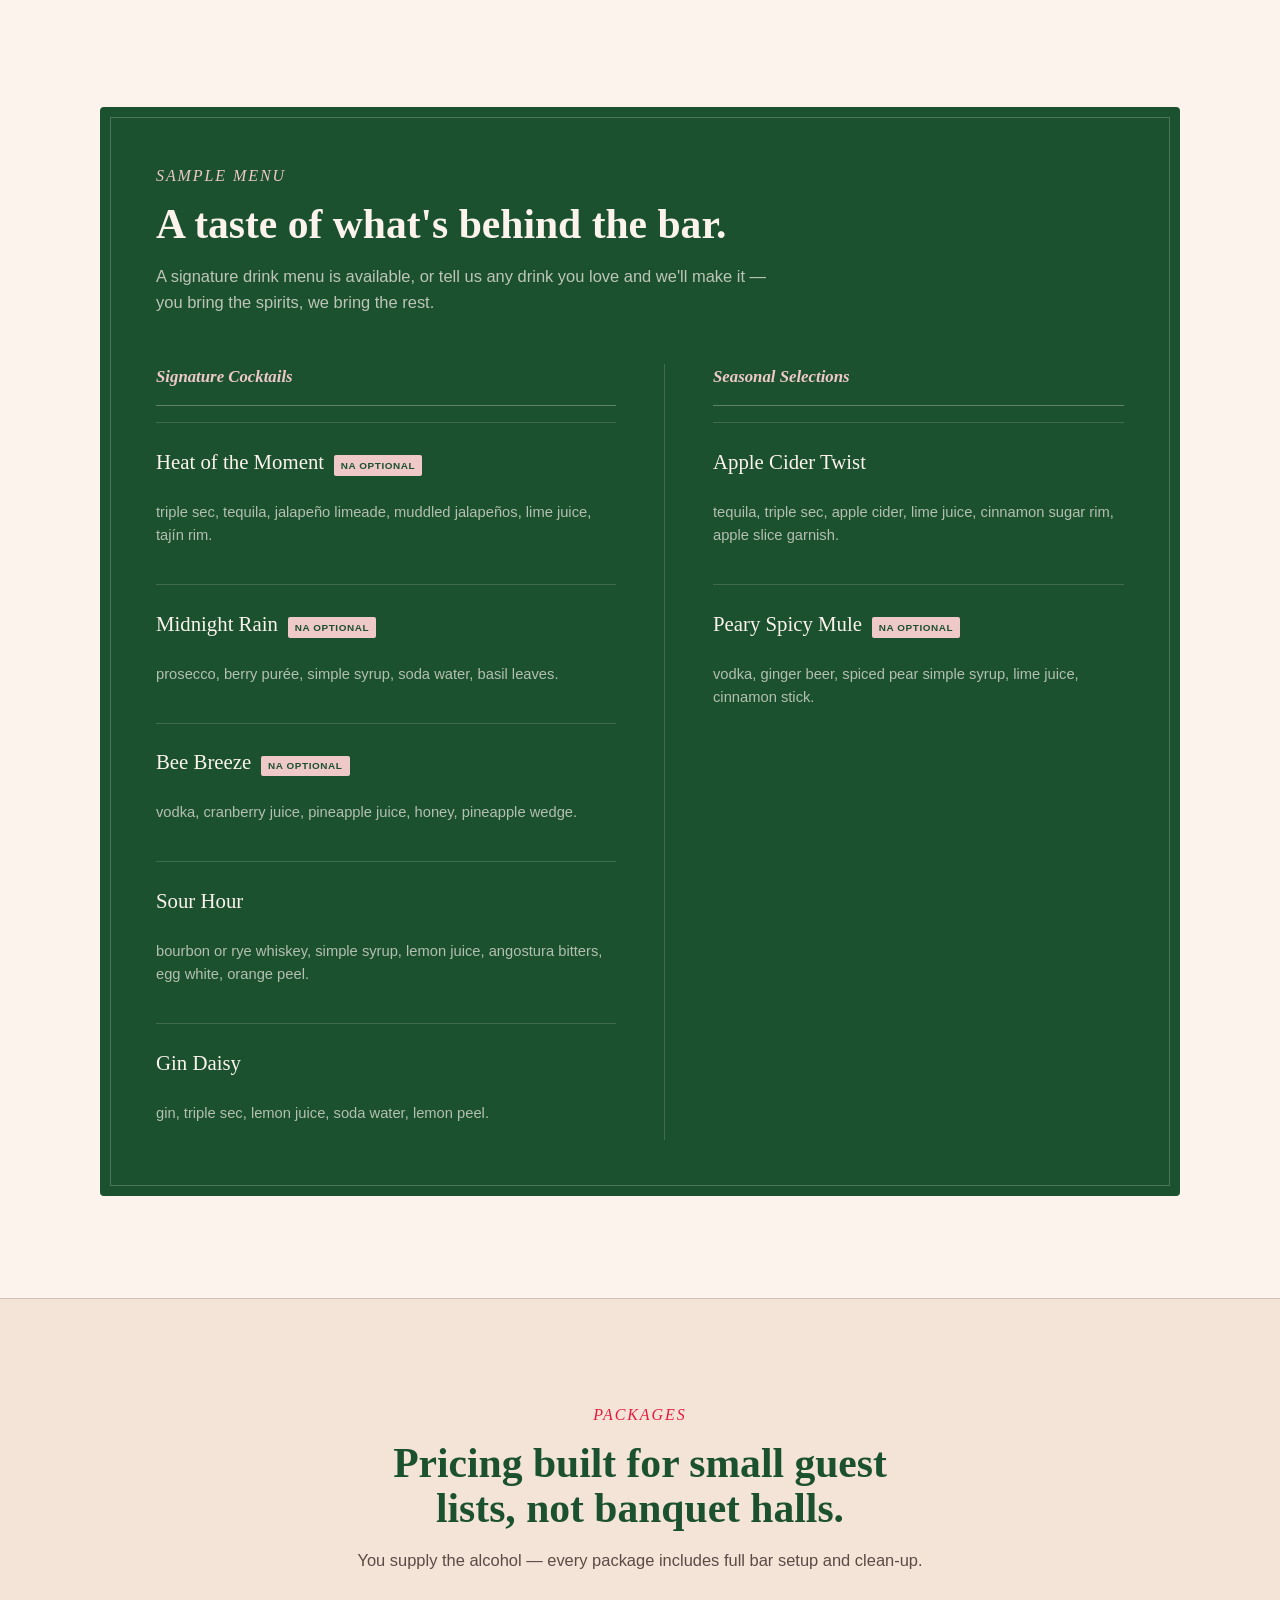
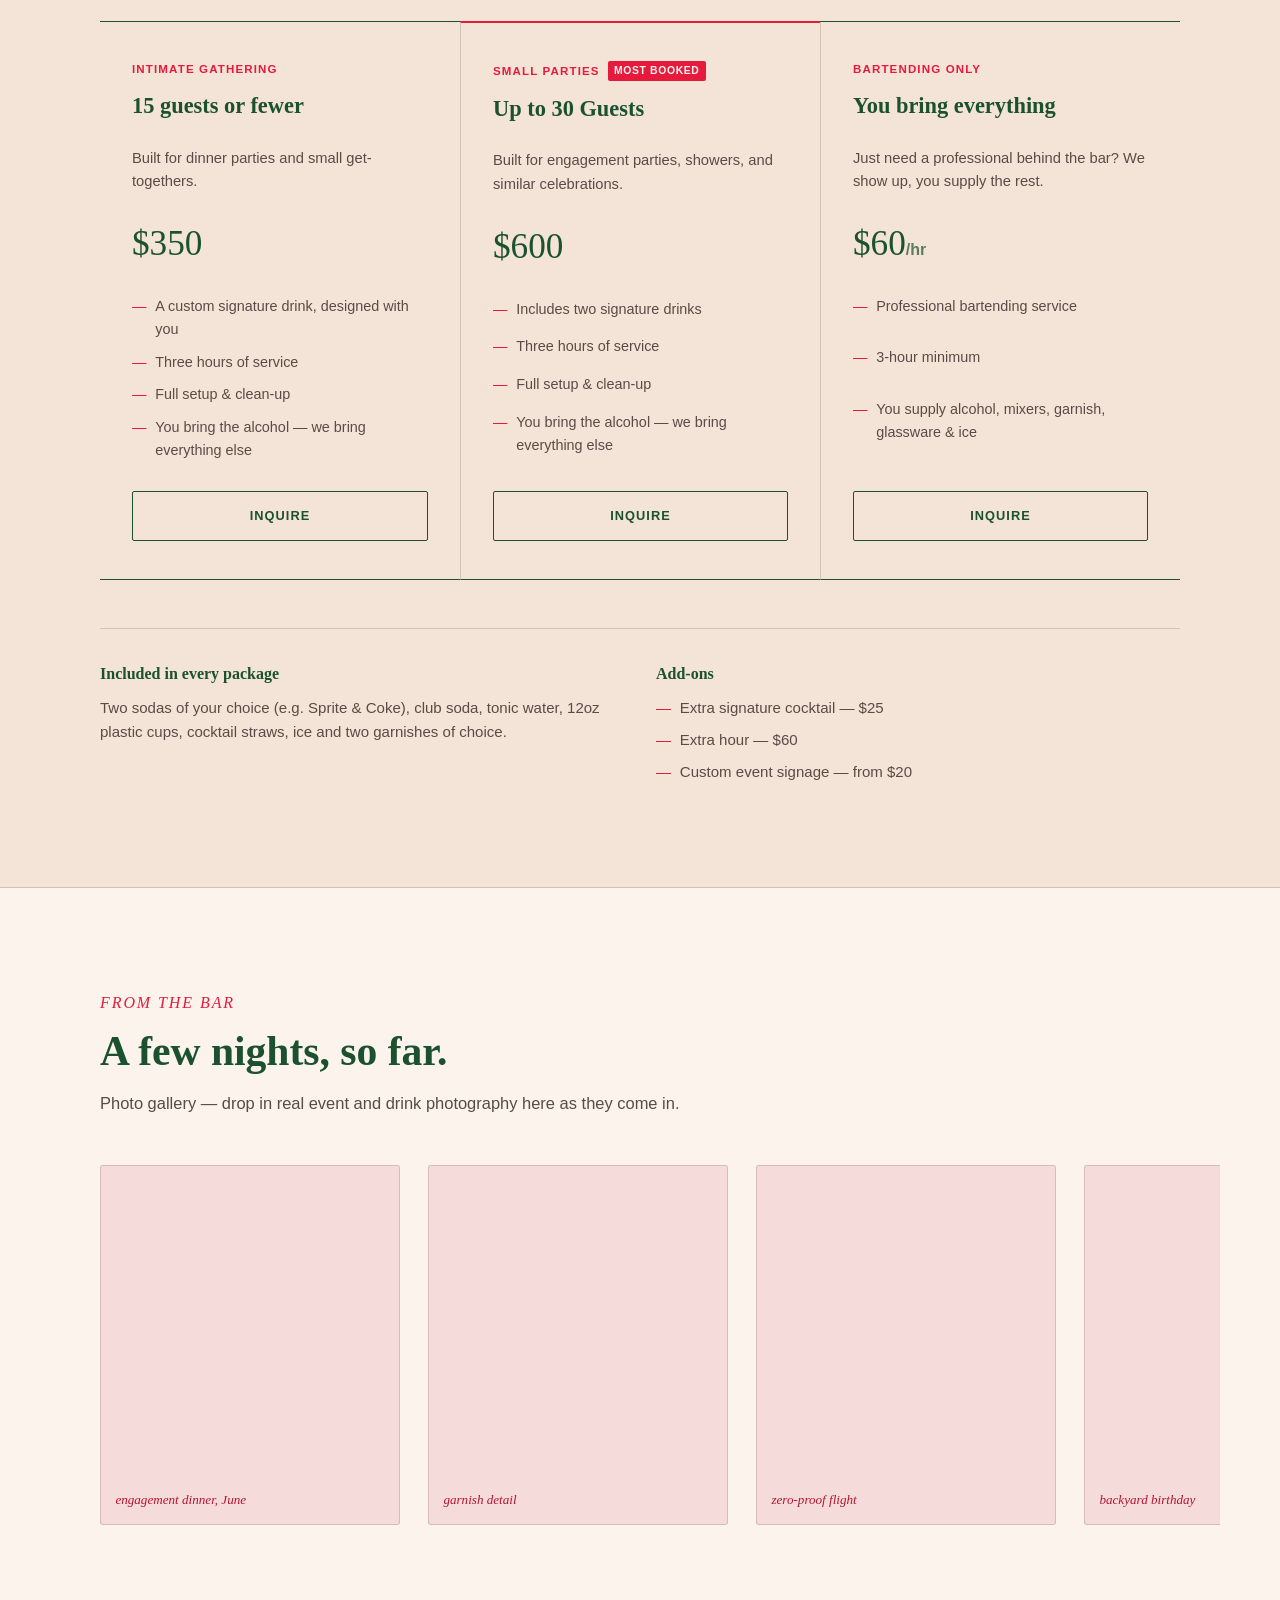
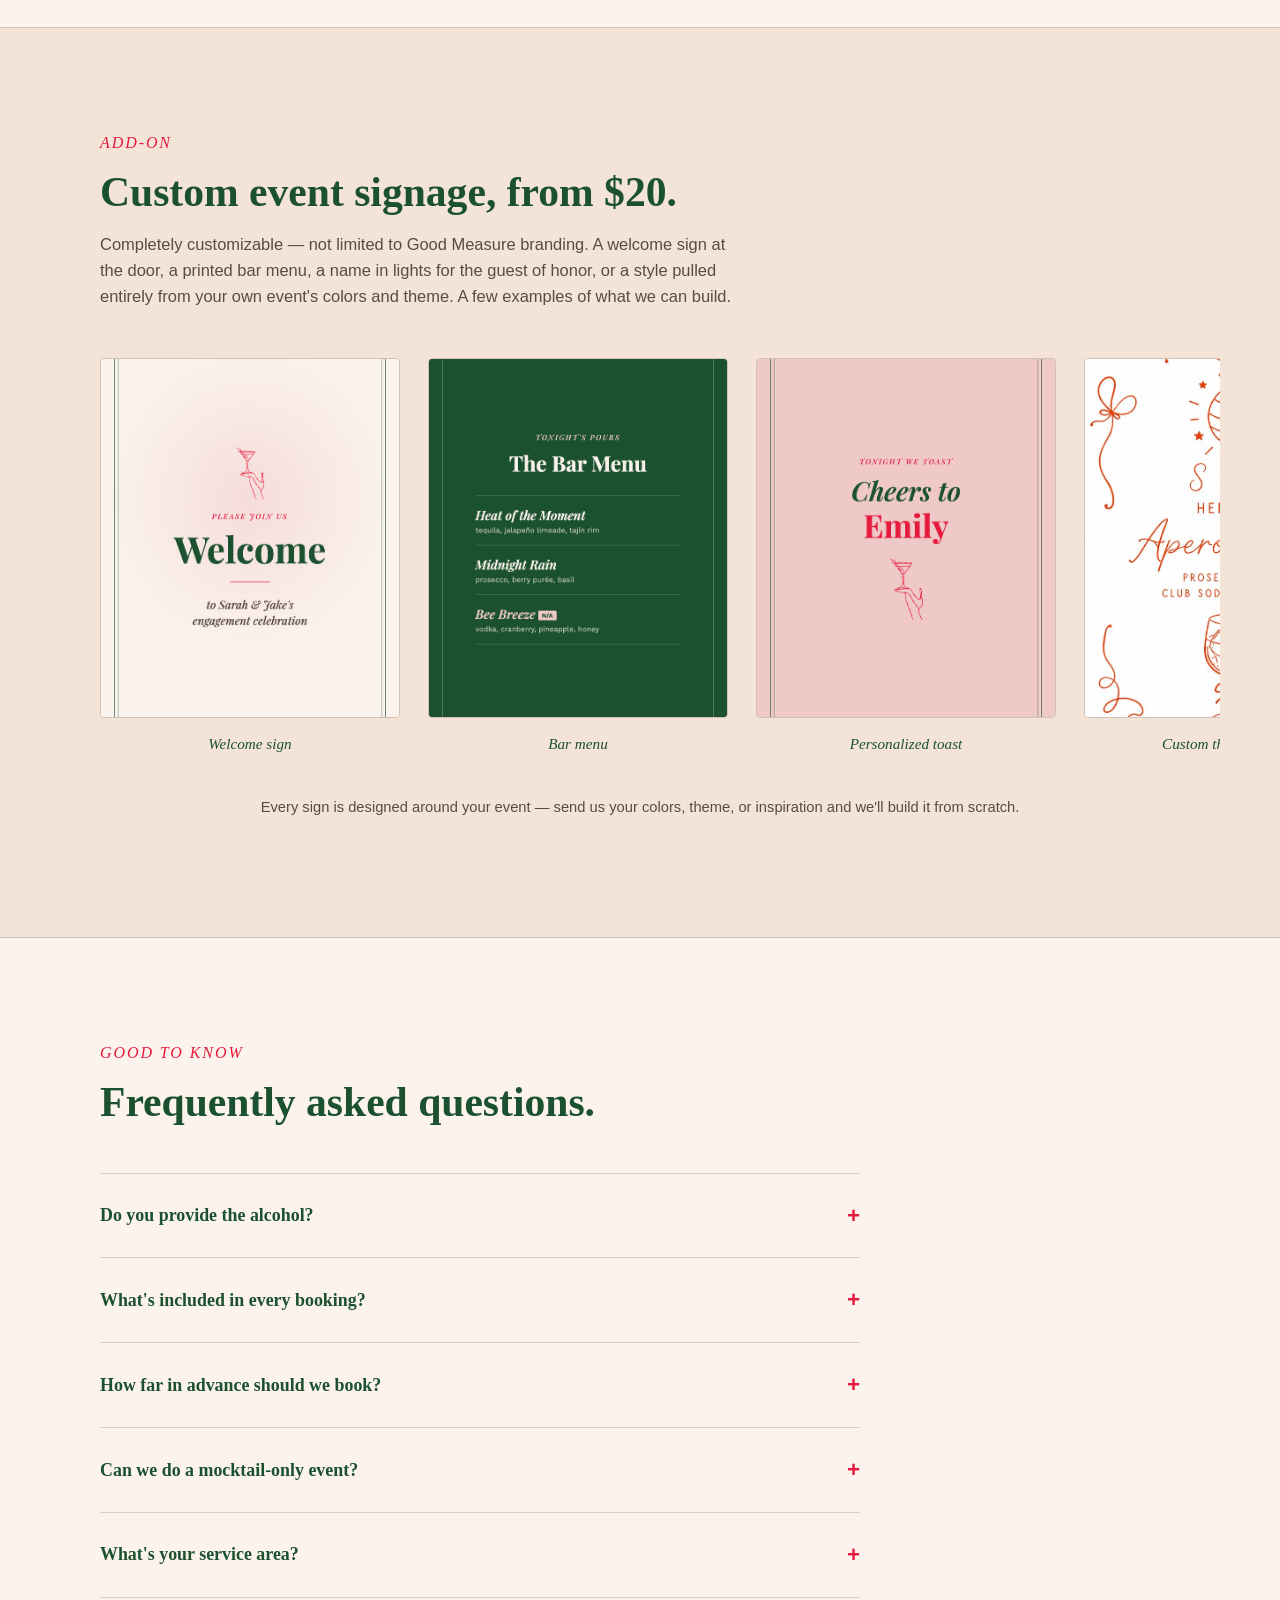
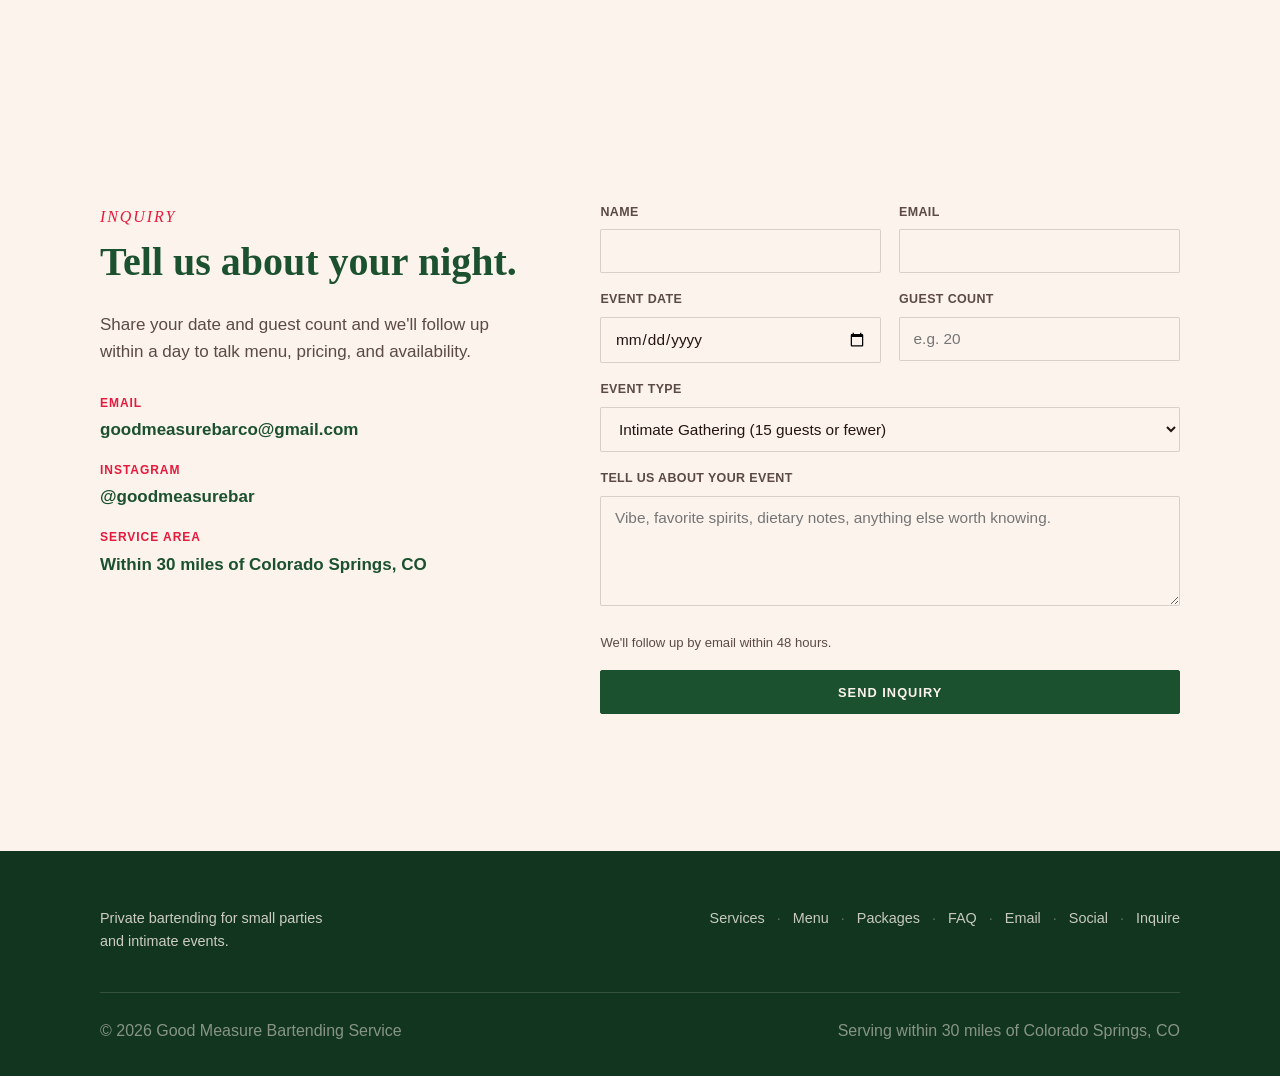
==== commit f107fe12: "Fix footer-serving grid placement (was landing in empty middle column) and update form follow-up not" ====
--- a/index.html
+++ b/index.html
@@ -437,7 +437,7 @@
           <label for="message">Tell us about your event</label>
           <textarea id="message" name="message" placeholder="Vibe, favorite spirits, dietary notes, anything else worth knowing."></textarea>
         </div>
-        <div class="form-note">We'll follow up by email within a day.</div>
+        <div class="form-note">We'll follow up by email within 48 hours.</div>
         <input type="text" name="website" id="website" class="hp-field" tabindex="-1" autocomplete="off" aria-hidden="true" />
         <button type="submit" class="btn btn-primary full" style="justify-content:center;">Send Inquiry</button>
         <div class="form-status full" id="formStatus"></div>
--- a/styles.css
+++ b/styles.css
@@ -696,7 +696,7 @@
   margin-bottom: 1.6rem;
 }
 .footer-top-mark { display: none; }
-.footer-tag { font-size: 0.9rem; max-width: 30ch; }
+.footer-tag { font-size: 0.9rem; max-width: 30ch; margin: 0; }
 .footer-links {
   display: flex;
   flex-wrap: wrap;
@@ -728,9 +728,9 @@
   font-size: 1rem;
   color: rgba(251,243,236,0.5);
 }
-.footer-copyright { justify-self: start; }
-.footer-serving { justify-self: end; }
-.footer-mark { justify-self: center; height: 40px; width: auto; opacity: 0.8; }
+.footer-copyright { grid-column: 1; justify-self: start; }
+.footer-serving { grid-column: 3; justify-self: end; }
+.footer-mark { display: none; }
 
 /* ---------- Reveal on scroll ---------- */
 .reveal { opacity: 0; transform: translateY(14px); transition: opacity 0.6s ease, transform 0.6s ease; }
@@ -780,7 +780,7 @@
 
 @media (max-width: 560px) {
   .footer-top { flex-direction: column; align-items: center; text-align: center; }
-  .footer-top-mark { display: block; height: 46px; width: auto; margin: 0 auto 0.9rem; }
+  .footer-top-mark { display: block; height: 40px; width: auto; margin: 0 auto 0.9rem; }
   .footer-links { flex-direction: column; align-items: center; gap: 0.7rem; }
   .footer-links-row { display: flex; justify-content: center; flex-wrap: wrap; }
   .footer-links a:not(:last-child)::after { margin: 0 0.55rem; }
@@ -792,8 +792,8 @@
     gap: 0.9rem;
     font-size: 0.8rem;
   }
-  .footer-copyright { justify-self: center; order: 3; }
-  .footer-mark { order: 2; }
+  .footer-copyright { justify-self: center; order: 2; }
+  .footer-mark { display: none; }
   .footer-serving { justify-self: center; order: 1; }
   .signage-item { width: 220px; }
   .signage-item img { width: 220px; height: 264px; }
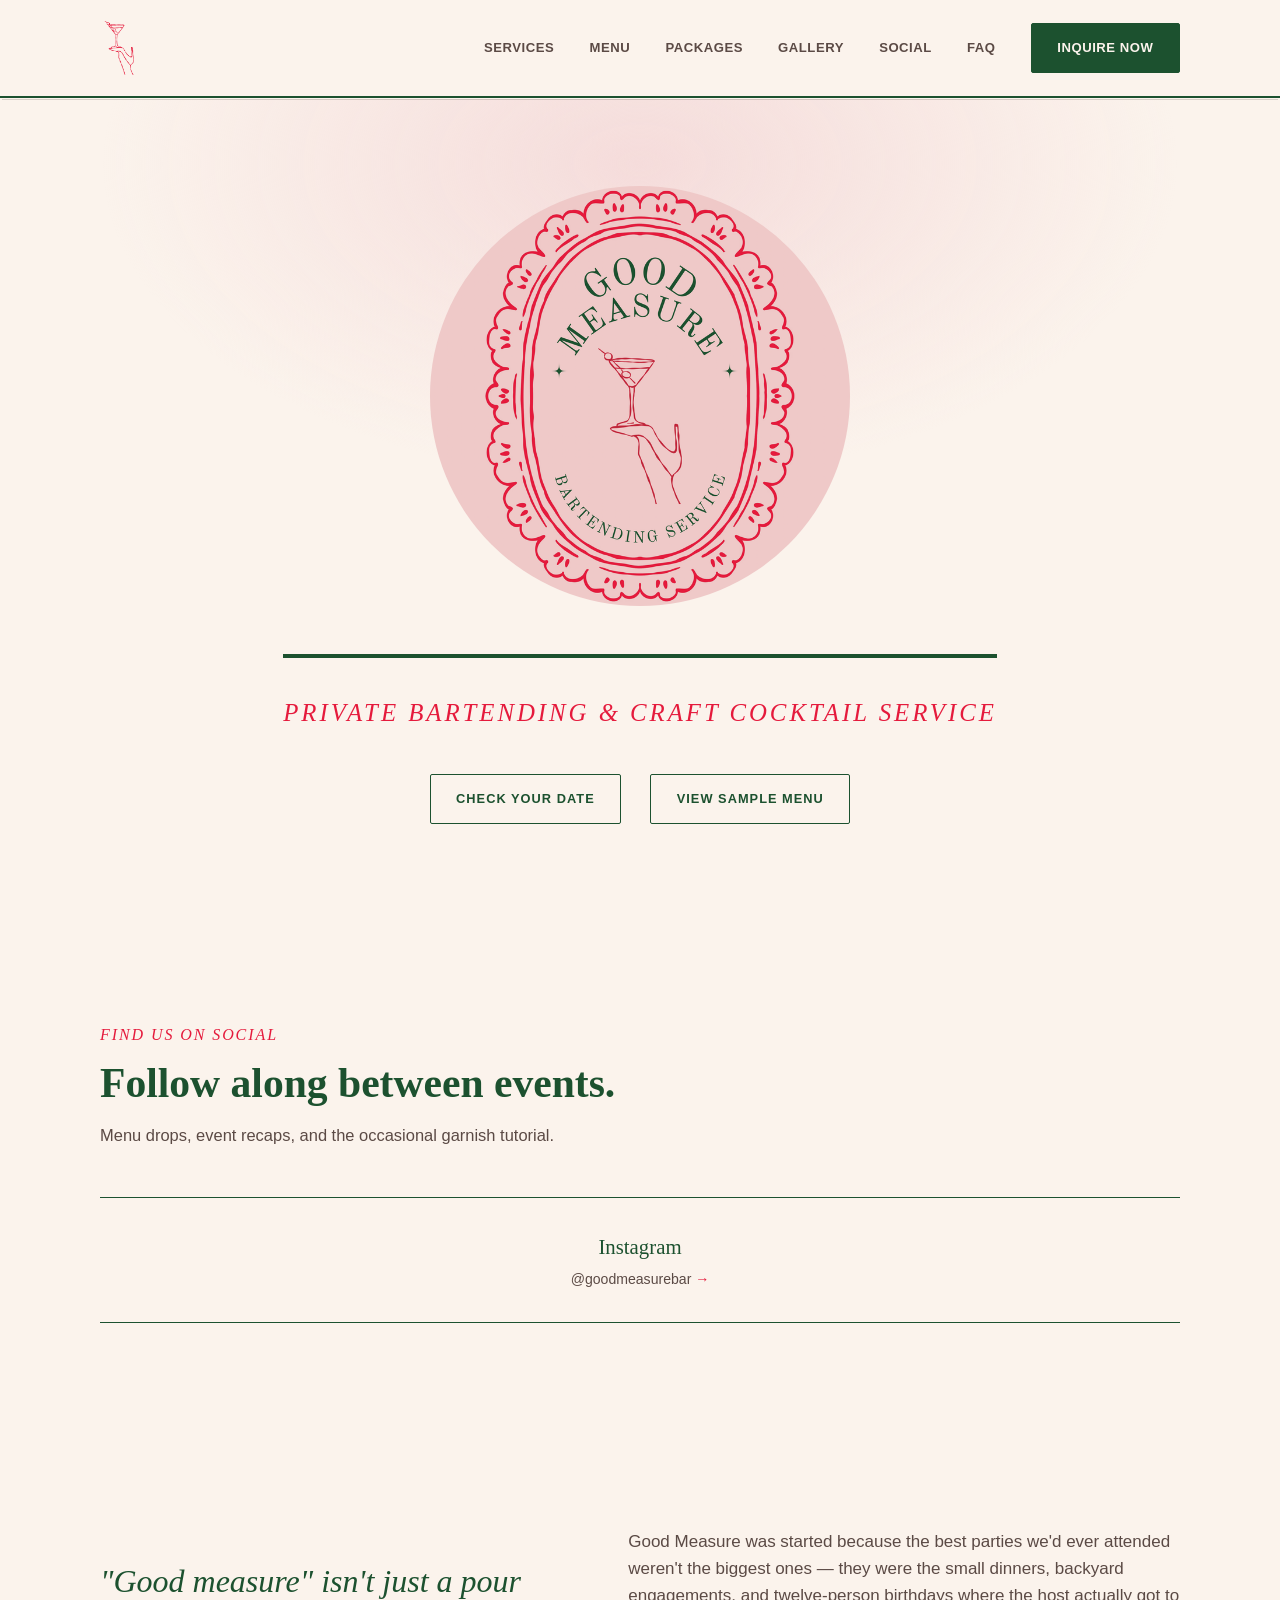
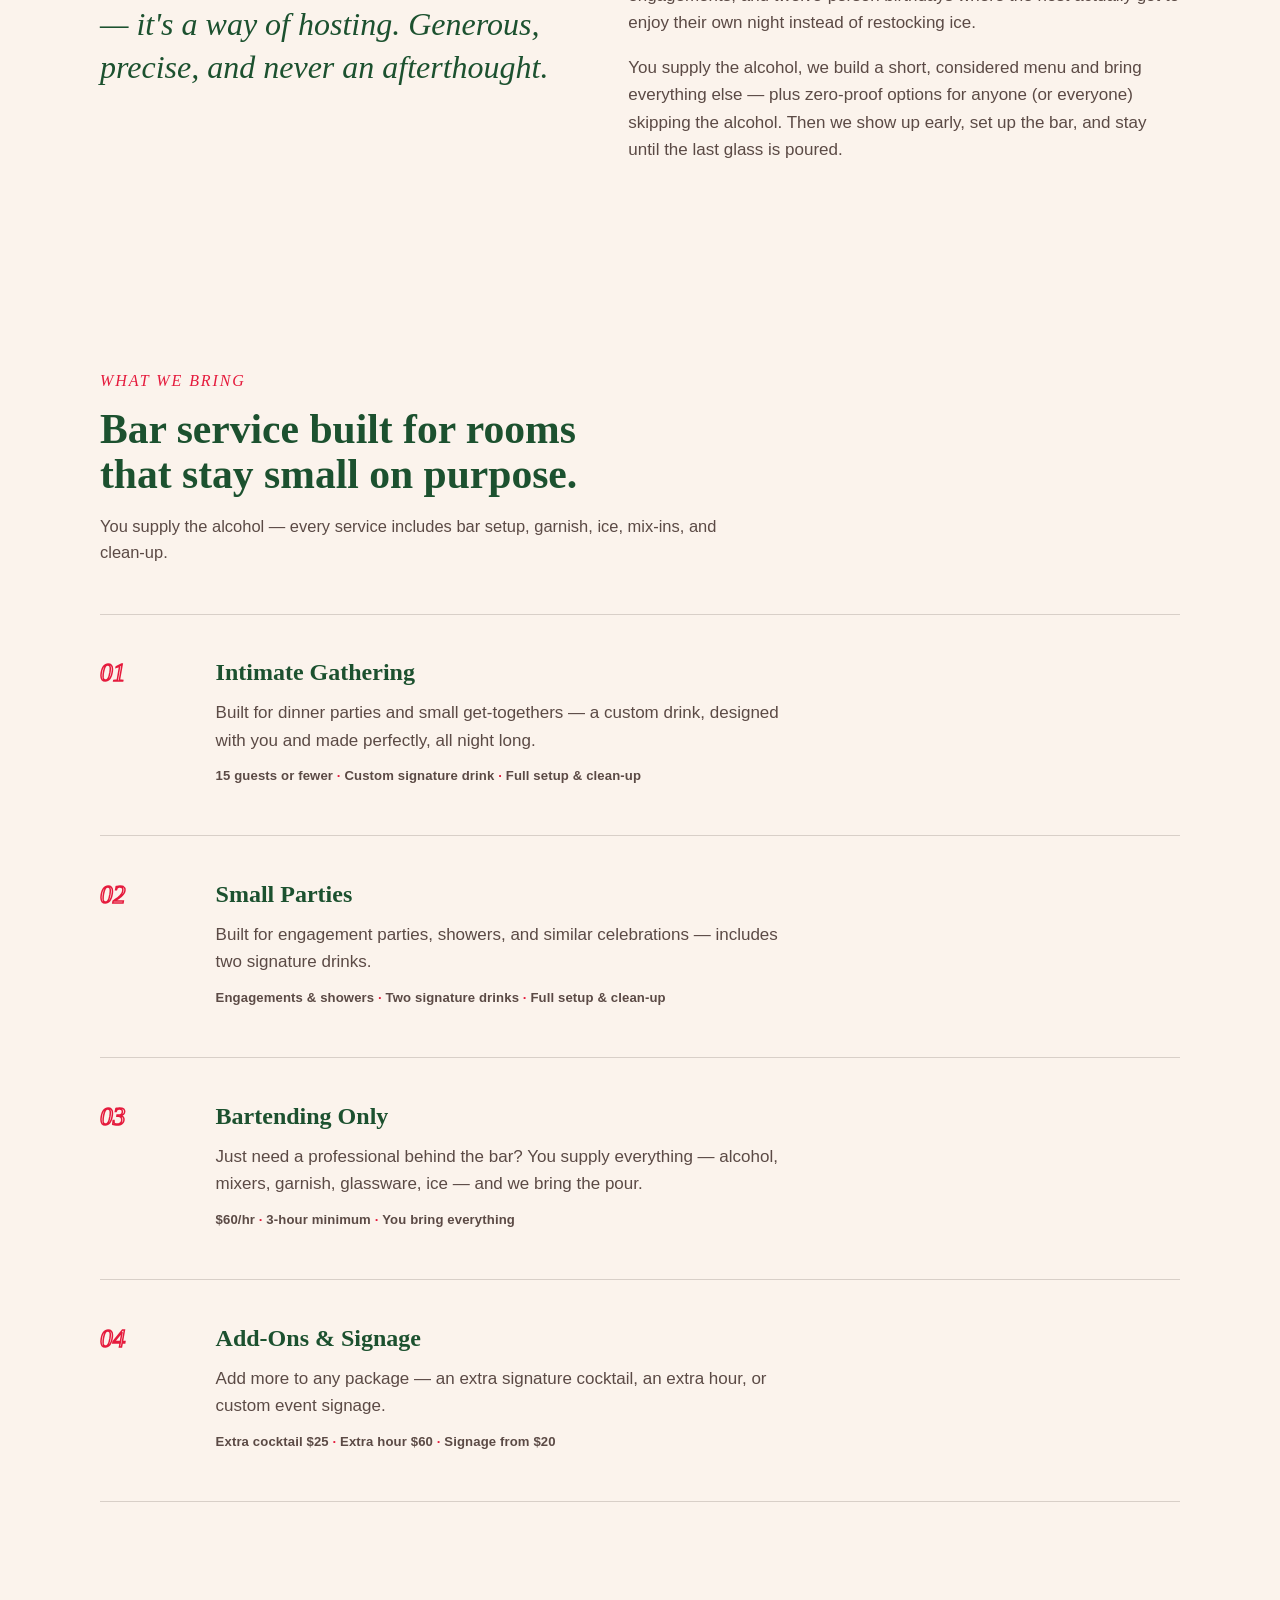
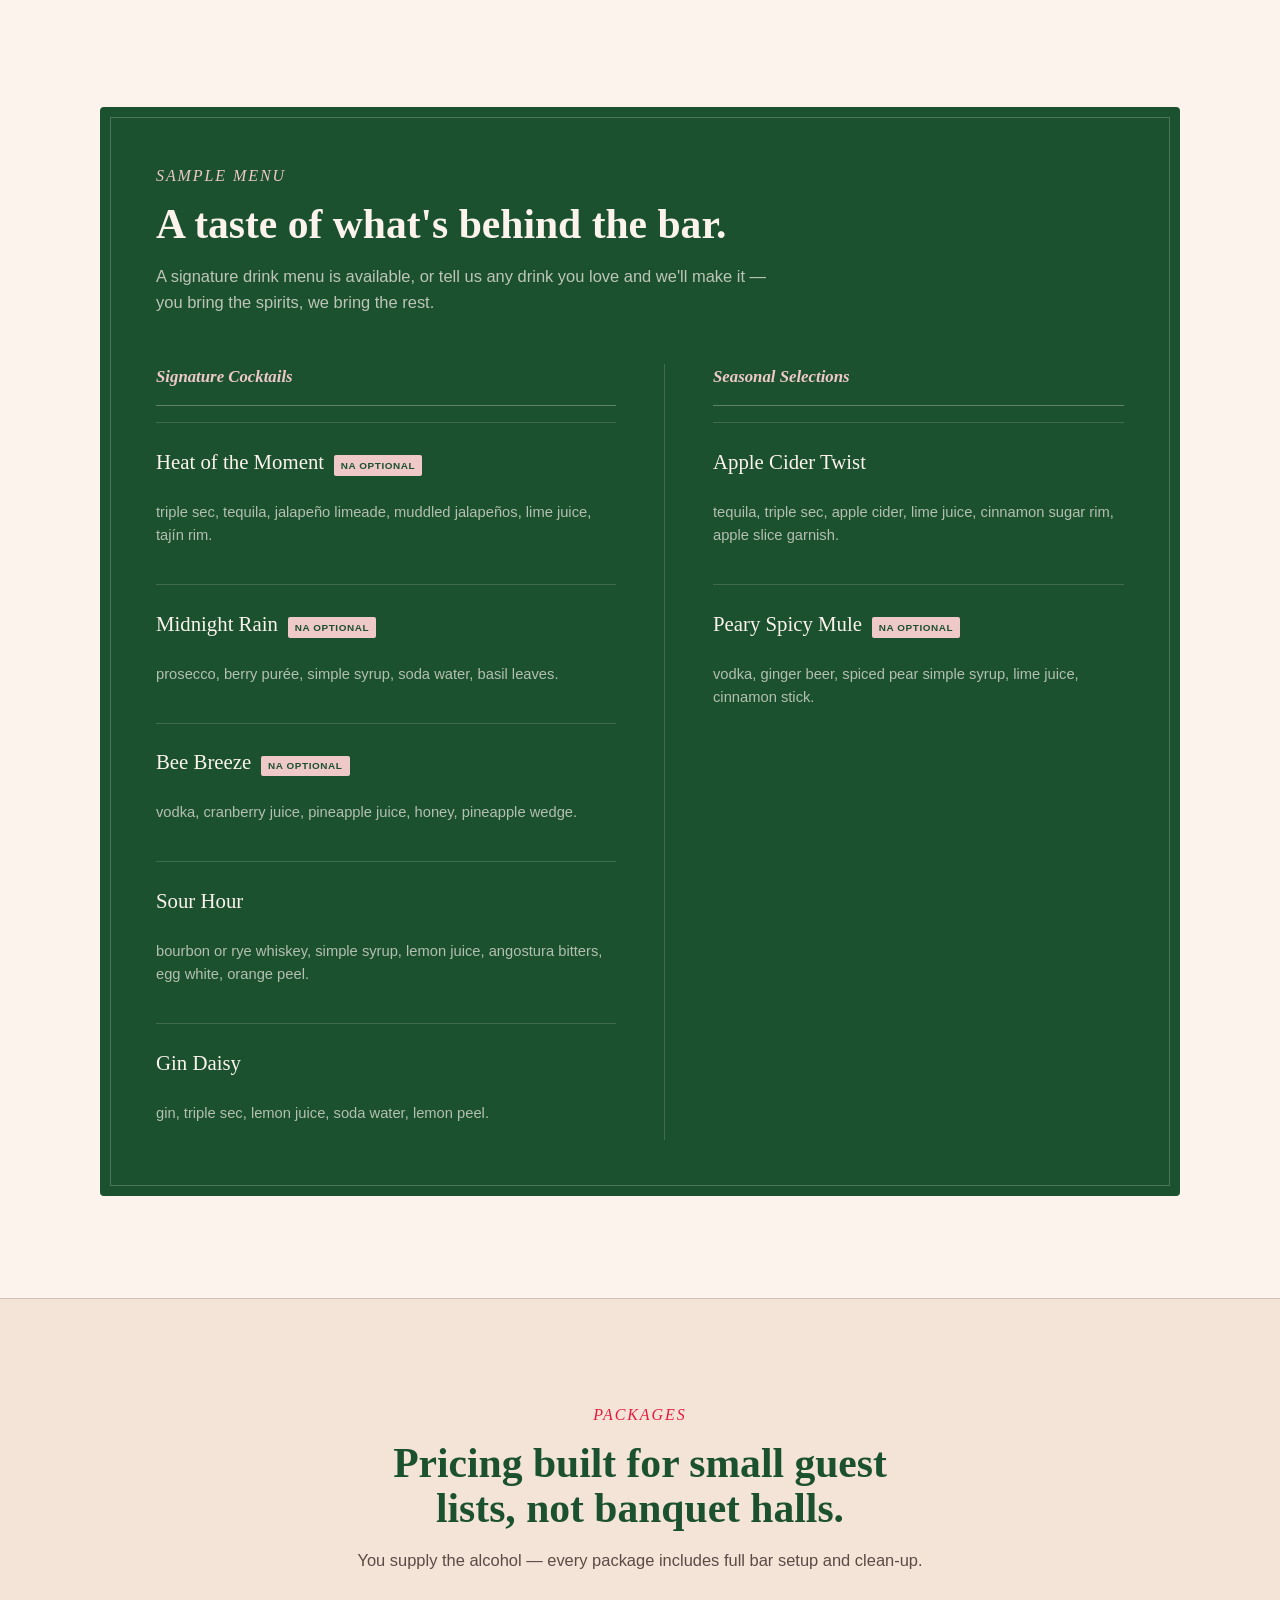
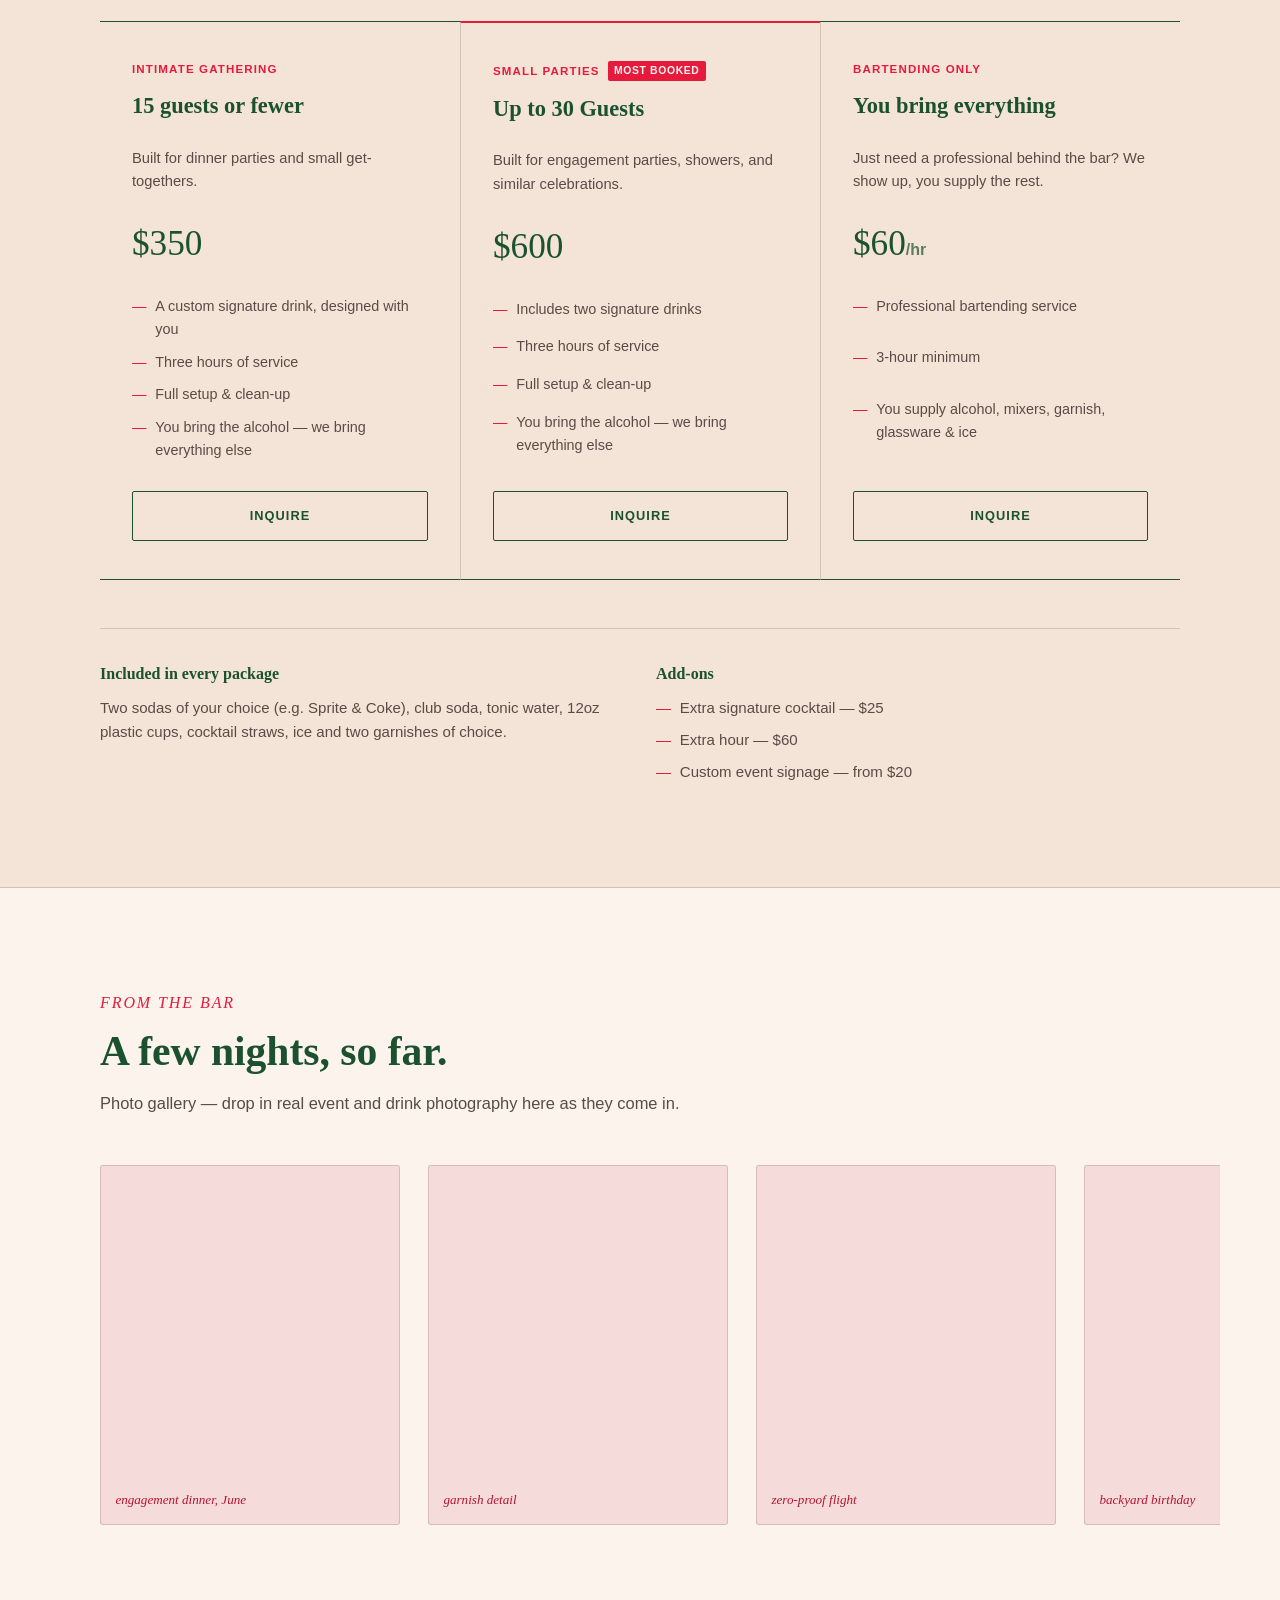
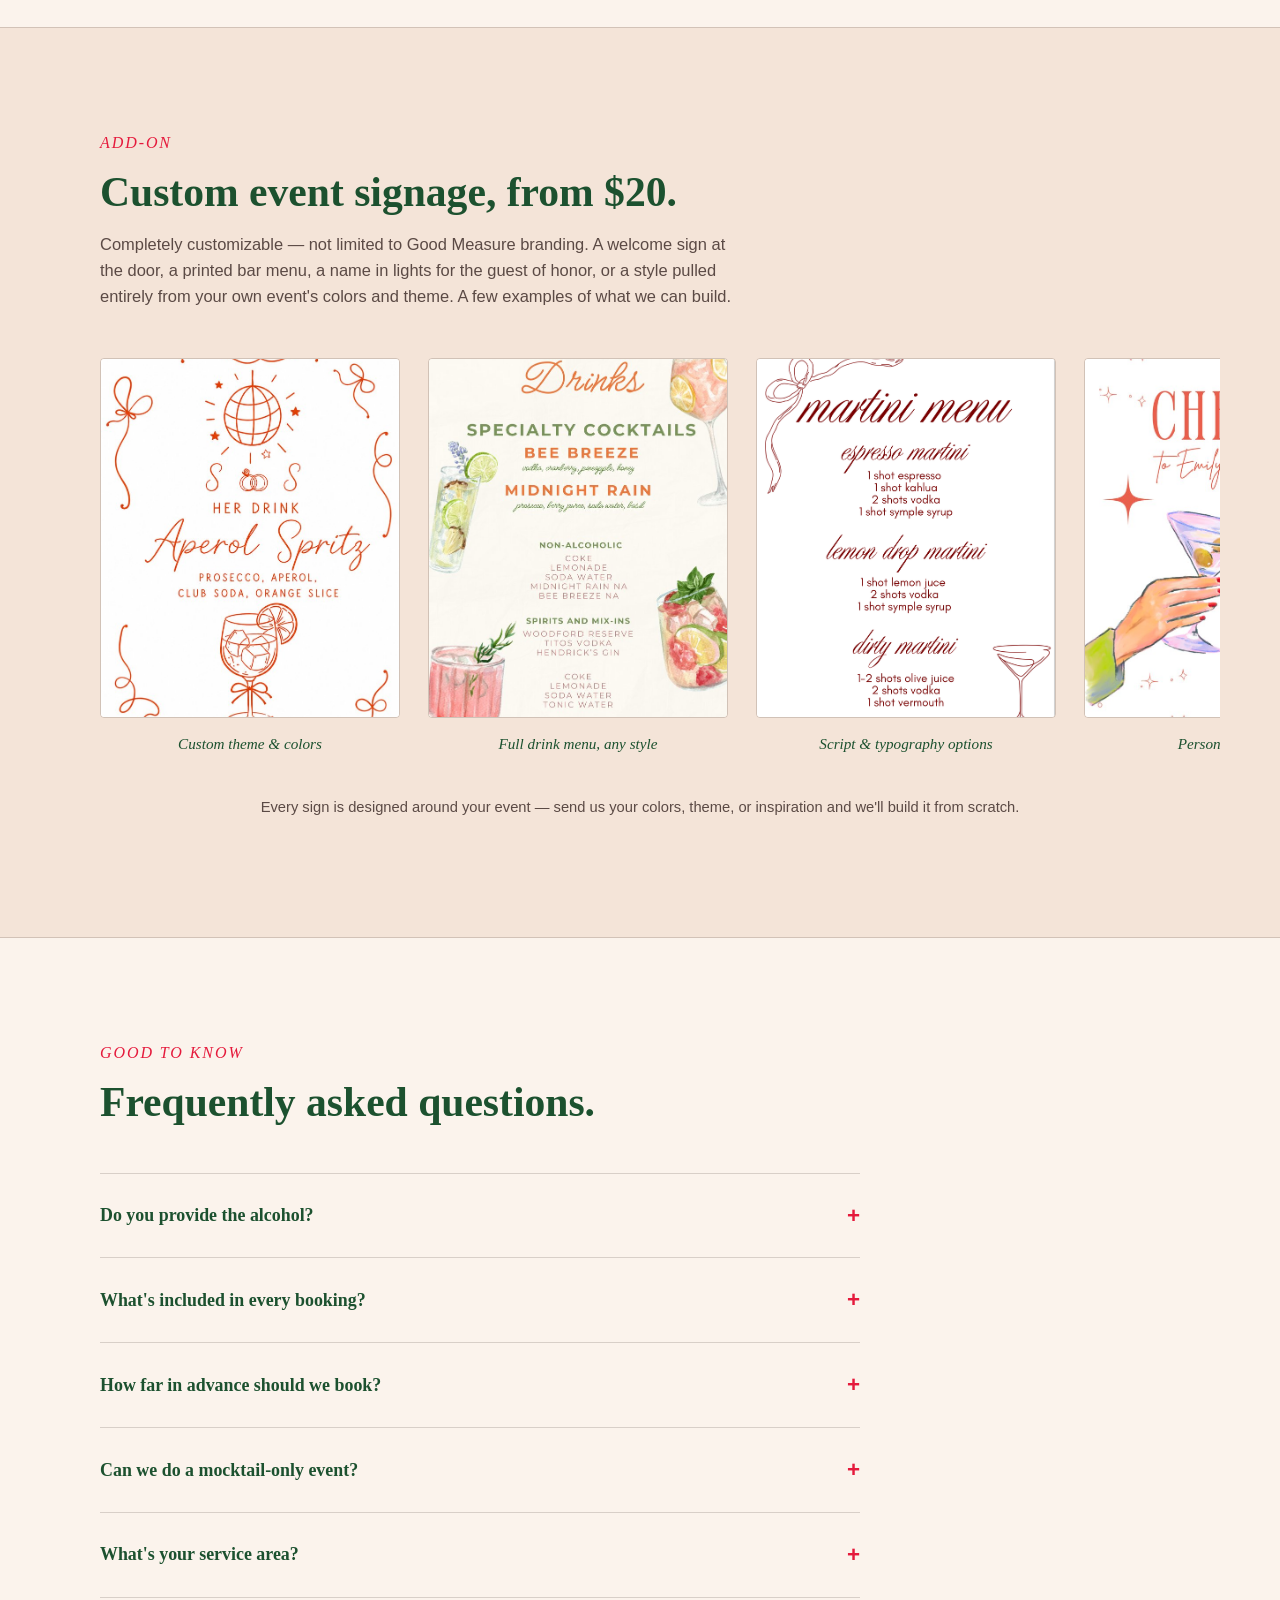
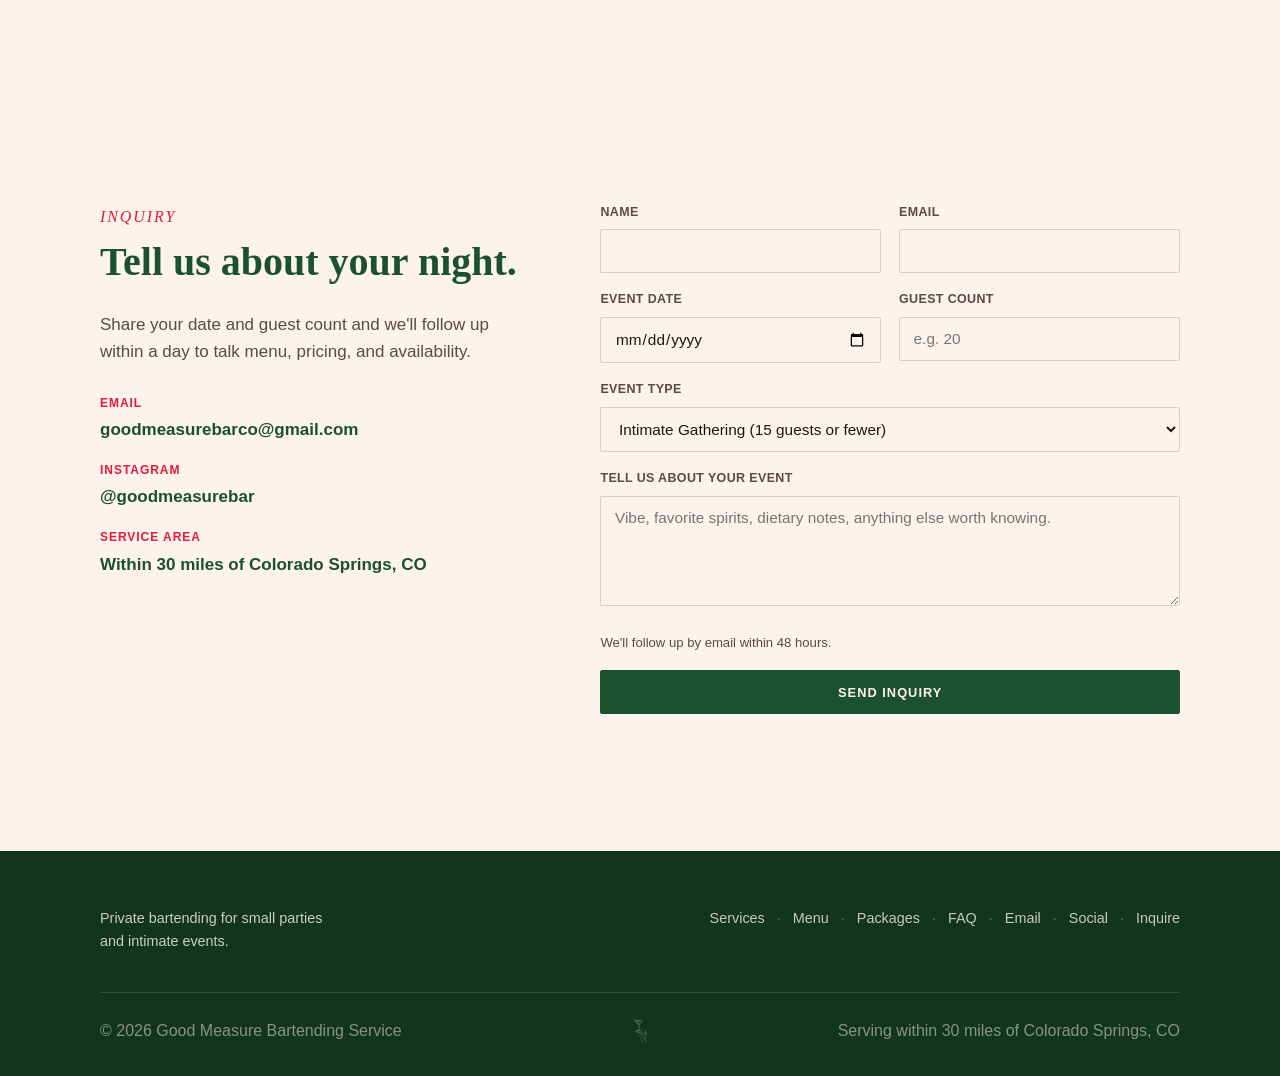
==== commit 62f2407d: "Signage ticker: remove Claude-built samples, add two more real client-style examples" ====
--- a/index.html
+++ b/index.html
@@ -298,18 +298,6 @@
         <div class="ticker" id="signageTicker">
           <div class="ticker-track">
             <figure class="signage-item">
-              <img src="assets/signage/welcome-sign.png" alt="Welcome sign example for an engagement celebration" />
-              <figcaption>Welcome sign</figcaption>
-            </figure>
-            <figure class="signage-item">
-              <img src="assets/signage/bar-menu-sign.png" alt="Printed bar menu sign listing signature cocktails" />
-              <figcaption>Bar menu</figcaption>
-            </figure>
-            <figure class="signage-item">
-              <img src="assets/signage/cheers-sign.png" alt="Personalized cheers sign for the guest of honor" />
-              <figcaption>Personalized toast</figcaption>
-            </figure>
-            <figure class="signage-item">
               <img src="assets/signage/example-disco-ring.jpg" alt="Custom bridal shower sign with disco ball and ring illustration" />
               <figcaption>Custom theme &amp; colors</figcaption>
             </figure>
@@ -321,20 +309,16 @@
               <img src="assets/signage/example-martini-menu.png" alt="Script-style martini menu sign" />
               <figcaption>Script &amp; typography options</figcaption>
             </figure>
+            <figure class="signage-item">
+              <img src="assets/signage/example-cheers-toast.jpg" alt="Personalized cheers sign for a couple's engagement" />
+              <figcaption>Personalized toast</figcaption>
+            </figure>
+            <figure class="signage-item">
+              <img src="assets/signage/example-signature-drinks.jpg" alt="His and hers signature drinks wedding bar menu sign" />
+              <figcaption>His &amp; hers drink menu</figcaption>
+            </figure>
           </div>
           <div class="ticker-track" aria-hidden="true">
-            <figure class="signage-item">
-              <img src="assets/signage/welcome-sign.png" alt="" />
-              <figcaption>Welcome sign</figcaption>
-            </figure>
-            <figure class="signage-item">
-              <img src="assets/signage/bar-menu-sign.png" alt="" />
-              <figcaption>Bar menu</figcaption>
-            </figure>
-            <figure class="signage-item">
-              <img src="assets/signage/cheers-sign.png" alt="" />
-              <figcaption>Personalized toast</figcaption>
-            </figure>
             <figure class="signage-item">
               <img src="assets/signage/example-disco-ring.jpg" alt="" />
               <figcaption>Custom theme &amp; colors</figcaption>
@@ -346,6 +330,14 @@
             <figure class="signage-item">
               <img src="assets/signage/example-martini-menu.png" alt="" />
               <figcaption>Script &amp; typography options</figcaption>
+            </figure>
+            <figure class="signage-item">
+              <img src="assets/signage/example-cheers-toast.jpg" alt="" />
+              <figcaption>Personalized toast</figcaption>
+            </figure>
+            <figure class="signage-item">
+              <img src="assets/signage/example-signature-drinks.jpg" alt="" />
+              <figcaption>His &amp; hers drink menu</figcaption>
             </figure>
           </div>
         </div>
--- a/styles.css
+++ b/styles.css
@@ -730,7 +730,7 @@
 }
 .footer-copyright { grid-column: 1; justify-self: start; }
 .footer-serving { grid-column: 3; justify-self: end; }
-.footer-mark { display: none; }
+.footer-mark { grid-column: 2; justify-self: center; height: 24px; width: auto; opacity: 0.7; }
 
 /* ---------- Reveal on scroll ---------- */
 .reveal { opacity: 0; transform: translateY(14px); transition: opacity 0.6s ease, transform 0.6s ease; }
